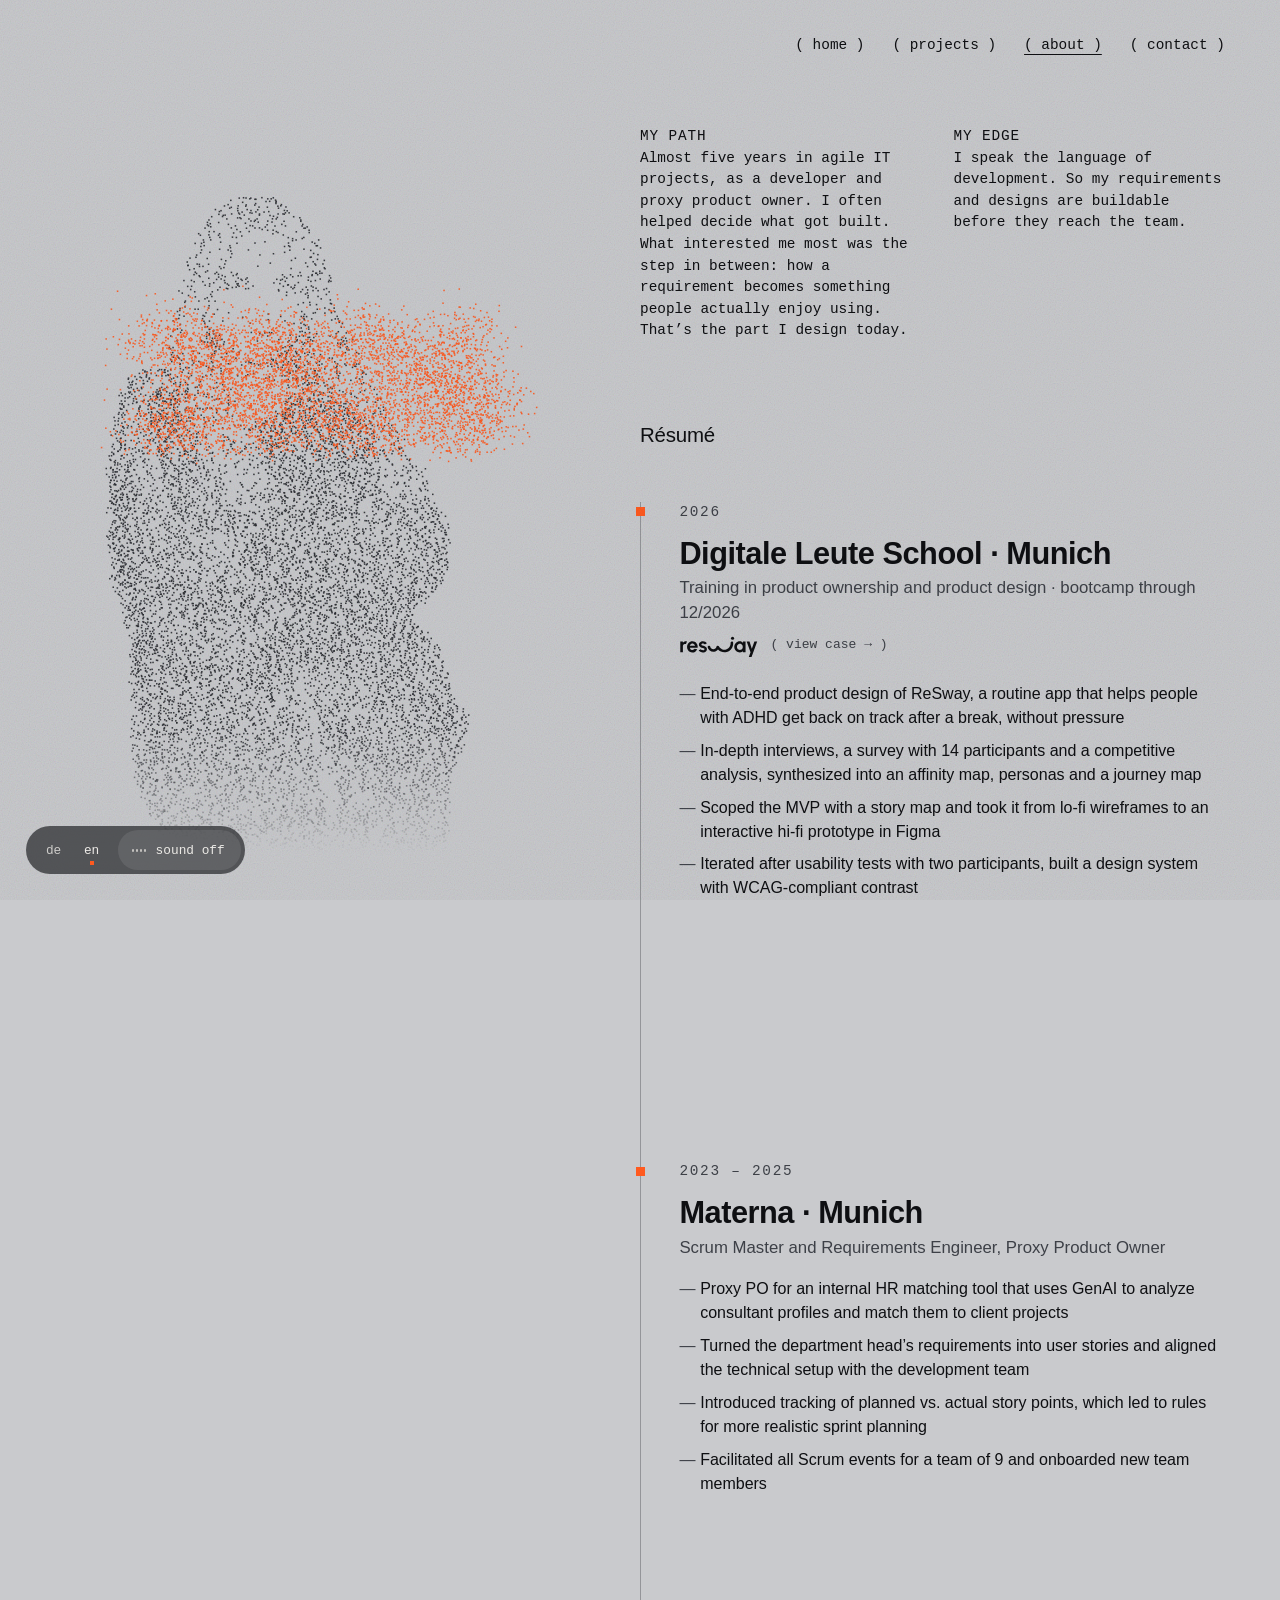
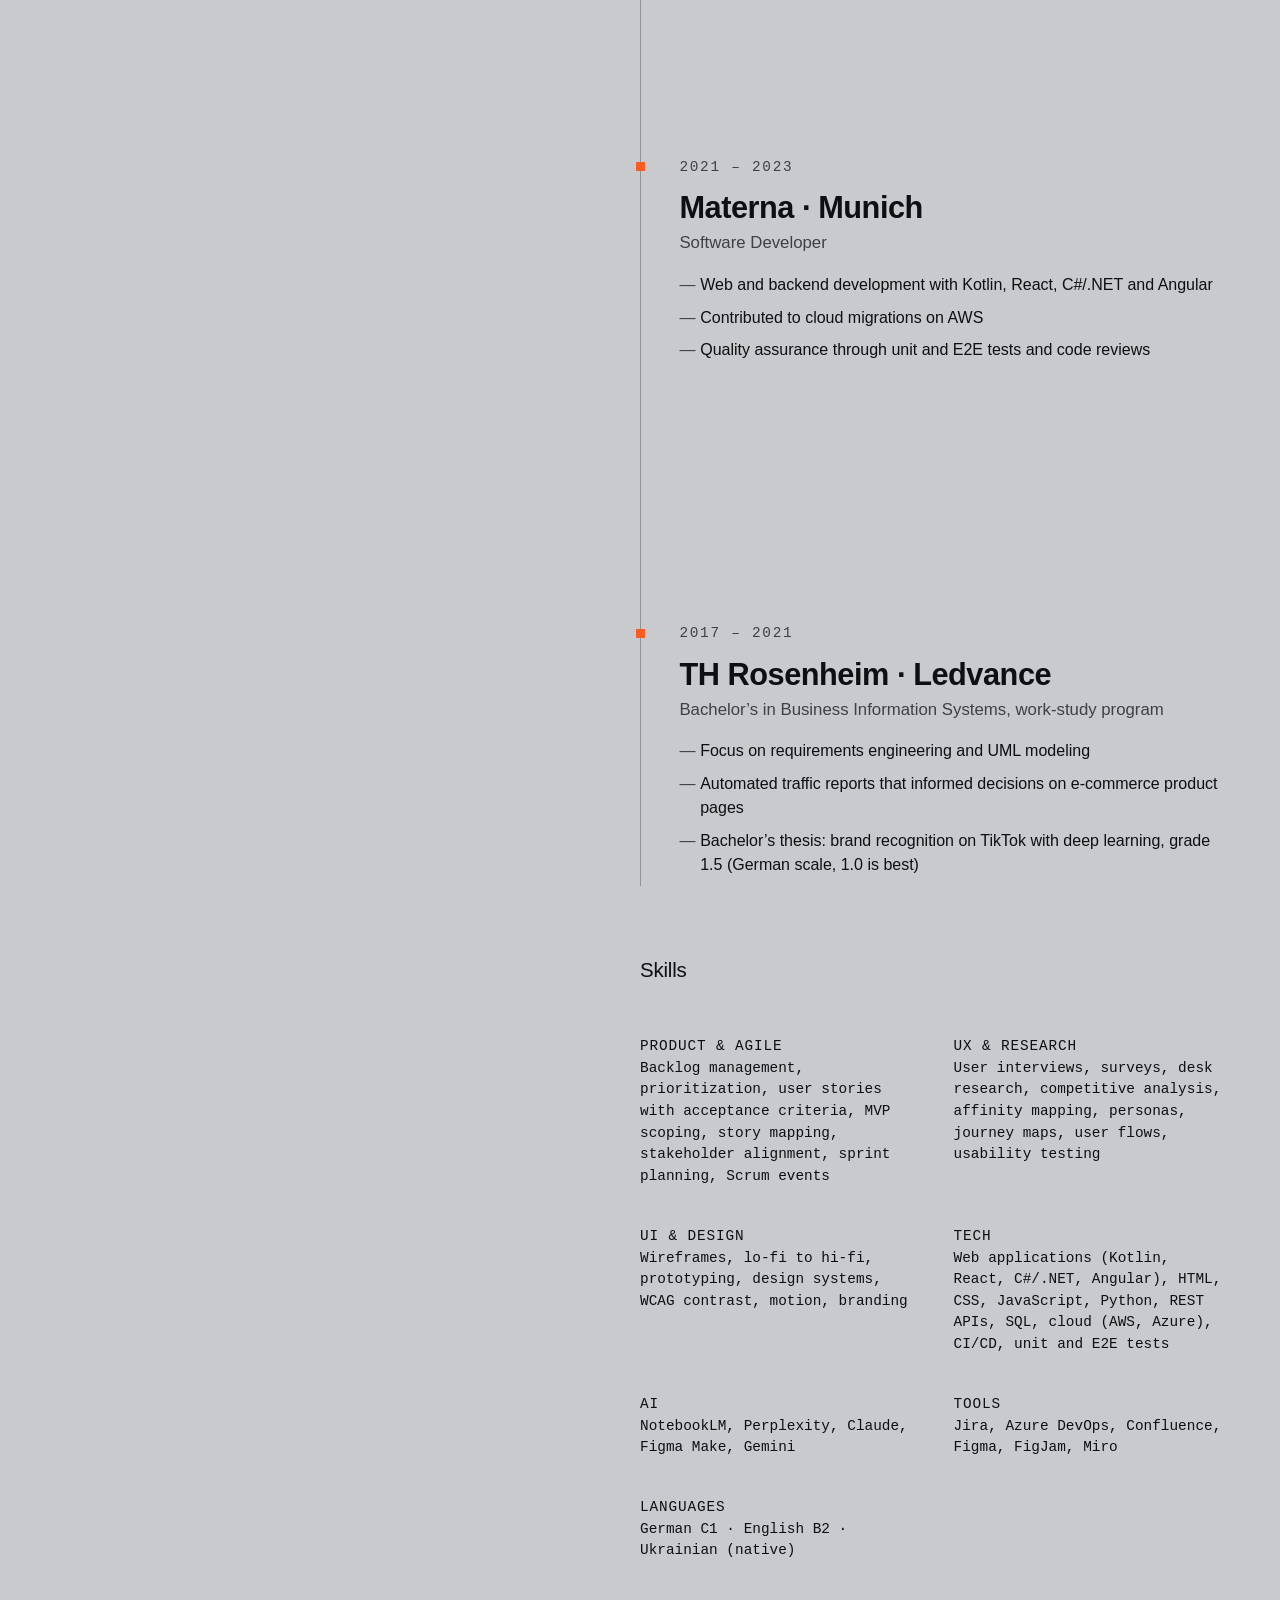
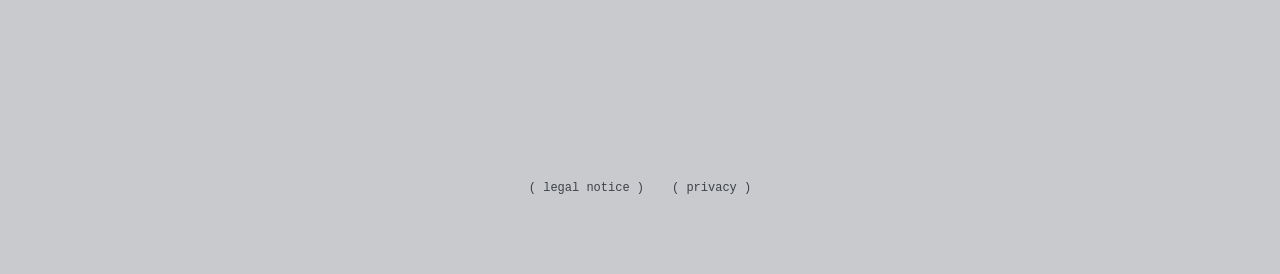
==== about-en.html @ b9107bdb "Projektseite ruhiger: kleine Karten, ReSway verpixelt beim Darüberfahren, sync. unscharf mit „demnäc" ====
<!DOCTYPE html>
<html lang="en">
<head>
<meta charset="utf-8">
<meta name="tdm-reservation" content="1">
<meta name="viewport" content="width=device-width, initial-scale=1, viewport-fit=cover">
<title>About · Valeriia Kulakova</title>
<meta name="description" content="Valeriia Kulakova: from software development and product ownership to product builder for UX/UI.">
<link rel="stylesheet" href="style.css?v=8adbe83c">
<script src="nav.js?v=debee6c0"></script>
<script src="cursor.js?v=5340a399"></script>
</head>
<body class="page-about">
<a class="skip" href="#inhalt">Skip to content</a>
<canvas id="dots" aria-hidden="true"></canvas>

<header>
  <nav aria-label="Main navigation"><a href="index-en.html">( home )</a><a href="projekte-en.html">( projects )</a><a href="about-en.html" aria-current="page">( about )</a><a href="contact-en.html">( contact )</a></nav>
</header>

<main id="inhalt">
  <h1 id="titel" class="sr">About · Valeriia Kulakova</h1>

  <section class="cv" aria-labelledby="cv-titel">
    <div class="cv-inner">
      <div class="about-intro">
        <div><p class="ai-cap">My path</p><p>Almost five years in agile IT projects, as a developer and proxy product owner. I often helped decide what got built. What interested me most was the step in between: how a requirement becomes something people actually enjoy using. That’s the part I design today.</p></div>
        <div><p class="ai-cap">My edge</p><p>I speak the language of development. So my requirements and designs are buildable before they reach the team.</p></div>
      </div>
      <h2 id="cv-titel">Résumé</h2>
      <ol class="timeline">
        <li class="reveal">
          <p class="year">2026</p>
          <h3>Digitale Leute School · Munich</h3>
          <p class="role">Training in product ownership and product design · bootcamp through 12/2026</p>
          <p class="proj"><a href="case-resway-en.html"><span class="sr">ReSway project: view the case study</span><svg class="wm" aria-hidden="true" focusable="false" viewBox="0 0 742 240" fill="none" xmlns="http://www.w3.org/2000/svg"><g><path d="M12.1 190L12 90H36.4L36.5 98.9C39.9 95.3 43.9667 92.4667 48.7 90.4C53.4333 88.2667 58.5333 87.2 64 87.2C67.6667 87.2 71.3333 87.7333 75 88.8L65.4 113.4C62.8667 112.4 60.3333 111.9 57.8 111.9C53.8667 111.9 50.2667 112.867 47 114.8C43.8 116.667 41.2333 119.233 39.3 122.5C37.4333 125.7 36.5 129.267 36.5 133.2V190H12.1ZM125.531 192.6C116.331 192.6 107.931 190.233 100.331 185.5C92.7979 180.767 86.7646 174.4 82.2313 166.4C77.7646 158.4 75.5313 149.567 75.5313 139.9C75.5313 132.633 76.8313 125.833 79.4313 119.5C82.0313 113.1 85.5979 107.5 90.1313 102.7C94.7313 97.8333 100.065 94.0333 106.131 91.3C112.198 88.5667 118.665 87.2 125.531 87.2C133.331 87.2 140.465 88.8667 146.931 92.2C153.465 95.4667 158.998 99.9667 163.531 105.7C168.065 111.433 171.365 117.967 173.431 125.3C175.498 132.633 175.965 140.3 174.831 148.3H101.731C102.665 152.033 104.198 155.4 106.331 158.4C108.465 161.333 111.165 163.7 114.431 165.5C117.698 167.233 121.398 168.133 125.531 168.2C129.798 168.267 133.665 167.267 137.131 165.2C140.665 163.067 143.598 160.2 145.931 156.6L170.831 162.4C166.765 171.267 160.698 178.533 152.631 184.2C144.565 189.8 135.531 192.6 125.531 192.6ZM100.931 130H150.131C149.398 126 147.831 122.4 145.431 119.2C143.098 115.933 140.198 113.333 136.731 111.4C133.265 109.467 129.531 108.5 125.531 108.5C121.531 108.5 117.831 109.467 114.431 111.4C111.031 113.267 108.131 115.833 105.731 119.1C103.398 122.3 101.798 125.933 100.931 130ZM221.383 191.8C216.183 191.467 211.149 190.433 206.283 188.7C201.483 186.9 197.216 184.467 193.483 181.4C189.749 178.333 186.883 174.667 184.883 170.4L205.483 161.6C206.283 162.933 207.583 164.367 209.383 165.9C211.183 167.367 213.316 168.6 215.783 169.6C218.316 170.6 221.083 171.1 224.083 171.1C226.616 171.1 229.016 170.767 231.283 170.1C233.616 169.367 235.483 168.267 236.883 166.8C238.349 165.333 239.083 163.433 239.083 161.1C239.083 158.633 238.216 156.733 236.483 155.4C234.816 154 232.683 152.967 230.083 152.3C227.549 151.567 225.083 150.9 222.683 150.3C216.349 149.033 210.449 147.067 204.983 144.4C199.583 141.733 195.216 138.3 191.883 134.1C188.616 129.833 186.983 124.7 186.983 118.7C186.983 112.1 188.716 106.4 192.183 101.6C195.716 96.8 200.283 93.1 205.883 90.5C211.549 87.9 217.649 86.6 224.183 86.6C232.116 86.6 239.383 88.2667 245.983 91.6C252.649 94.8667 257.916 99.5 261.783 105.5L242.483 116.9C241.549 115.3 240.249 113.833 238.583 112.5C236.916 111.1 235.016 109.967 232.883 109.1C230.749 108.167 228.516 107.633 226.183 107.5C223.183 107.367 220.449 107.633 217.983 108.3C215.516 108.967 213.516 110.1 211.983 111.7C210.516 113.3 209.783 115.433 209.783 118.1C209.783 120.633 210.783 122.533 212.783 123.8C214.783 125 217.183 125.933 219.983 126.6C222.849 127.267 225.583 128 228.183 128.8C234.049 130.733 239.549 133.1 244.683 135.9C249.883 138.7 254.049 142.133 257.183 146.2C260.316 150.267 261.816 155.133 261.683 160.8C261.683 167.267 259.749 172.933 255.883 177.8C252.016 182.6 247.016 186.267 240.883 188.8C234.816 191.333 228.316 192.333 221.383 191.8Z" fill="currentColor"/><path d="M495.049 89.9293C501.768 89.4249 507.624 94.4626 508.129 101.181C509.553 120.146 504.392 139.021 493.516 154.623C482.641 170.224 466.716 181.596 448.43 186.821C430.144 192.045 410.616 190.802 393.14 183.301C382.594 178.775 373.185 172.136 365.445 163.88C362.807 167.359 359.744 170.531 356.301 173.31C346.661 181.092 334.646 185.336 322.257 185.336C309.869 185.336 297.854 181.092 288.214 173.31C278.574 165.529 271.89 154.679 269.277 142.569C267.856 135.983 272.043 129.491 278.63 128.07C285.216 126.649 291.707 130.835 293.129 137.422C294.565 144.08 298.24 150.045 303.54 154.324C308.84 158.602 315.446 160.936 322.257 160.936C329.069 160.936 335.675 158.602 340.975 154.324C346.276 150.045 349.951 144.08 351.387 137.422L351.498 136.955C352.729 132.165 356.744 128.574 361.676 127.906C366.768 127.217 371.745 129.791 374.125 134.344C380.333 146.221 390.448 155.594 402.763 160.88C415.079 166.165 428.841 167.042 441.727 163.36C454.613 159.678 465.836 151.664 473.5 140.67C481.164 129.675 484.801 116.374 483.798 103.009C483.293 96.2905 488.331 90.434 495.049 89.9293Z" fill="currentColor"/><circle cx="502.161" cy="58.1744" r="14.64" fill="currentColor"/><path d="M599.761 90H624.161V190H599.761L598.661 177.6C595.928 182.067 592.294 185.7 587.761 188.5C583.294 191.233 577.994 192.6 571.861 192.6C564.461 192.6 557.528 191.2 551.061 188.4C544.594 185.6 538.894 181.733 533.961 176.8C529.094 171.867 525.261 166.167 522.461 159.7C519.728 153.233 518.361 146.3 518.361 138.9C518.361 131.767 519.661 125.067 522.261 118.8C524.928 112.533 528.628 107.033 533.361 102.3C538.094 97.5667 543.561 93.8667 549.761 91.2C555.961 88.5333 562.628 87.2 569.761 87.2C576.361 87.2 582.261 88.6667 587.461 91.6C592.728 94.5333 597.194 98.2667 600.861 102.8L599.761 90ZM571.261 169.1C576.461 169.1 581.061 167.8 585.061 165.2C589.061 162.6 592.194 159.1 594.461 154.7C596.728 150.233 597.861 145.333 597.861 140C597.861 134.6 596.728 129.7 594.461 125.3C592.194 120.833 589.028 117.3 584.961 114.7C580.961 112.1 576.394 110.8 571.261 110.8C566.128 110.8 561.428 112.133 557.161 114.8C552.961 117.4 549.594 120.9 547.061 125.3C544.594 129.7 543.361 134.6 543.361 140C543.361 145.4 544.628 150.3 547.161 154.7C549.694 159.1 553.061 162.6 557.261 165.2C561.528 167.8 566.194 169.1 571.261 169.1ZM707.219 90H733.119L678.419 240H652.519L670.619 190L634.619 90H661.319L682.819 156.6L707.219 90Z" fill="currentColor"/></g></svg><span class="go" aria-hidden="true">( view case → )</span></a></p>
          <ul>
            <li>End-to-end product design of ReSway, a routine app that helps people with ADHD get back on track after a break, without pressure</li>
            <li>In-depth interviews, a survey with 14 participants and a competitive analysis, synthesized into an affinity map, personas and a journey map</li>
            <li>Scoped the MVP with a story map and took it from lo-fi wireframes to an interactive hi-fi prototype in Figma</li>
            <li>Iterated after usability tests with two participants, built a design system with WCAG-compliant contrast</li>
          </ul>
        </li>
        <li class="reveal">
          <p class="year">2023 – 2025</p>
          <h3>Materna · Munich</h3>
          <p class="role">Scrum Master and Requirements Engineer, Proxy Product Owner</p>
          <ul>
            <li>Proxy PO for an internal HR matching tool that uses GenAI to analyze consultant profiles and match them to client projects</li>
            <li>Turned the department head’s requirements into user stories and aligned the technical setup with the development team</li>
            <li>Introduced tracking of planned vs. actual story points, which led to rules for more realistic sprint planning</li>
            <li>Facilitated all Scrum events for a team of 9 and onboarded new team members</li>
          </ul>
        </li>
        <li class="reveal">
          <p class="year">2021 – 2023</p>
          <h3>Materna · Munich</h3>
          <p class="role">Software Developer</p>
          <ul>
            <li>Web and backend development with Kotlin, React, C#/.NET and Angular</li>
            <li>Contributed to cloud migrations on AWS</li>
            <li>Quality assurance through unit and E2E tests and code reviews</li>
          </ul>
        </li>
        <li class="reveal">
          <p class="year">2017 – 2021</p>
          <h3>TH Rosenheim · Ledvance</h3>
          <p class="role">Bachelor’s in Business Information Systems, work-study program</p>
          <ul>
            <li>Focus on requirements engineering and UML modeling</li>
            <li>Automated traffic reports that informed decisions on e-commerce product pages</li>
            <li>Bachelor’s thesis: brand recognition on TikTok with deep learning, grade 1.5 (German scale, 1.0 is best)</li>
          </ul>
        </li>
      </ol>
      <h2 id="skills-titel" class="skills-h">Skills</h2>
      <div class="about-intro skills" aria-labelledby="skills-titel">
        <div><p class="ai-cap">Product &amp; Agile</p><p>Backlog management, prioritization, user stories with acceptance criteria, MVP scoping, story mapping, stakeholder alignment, sprint planning, Scrum events</p></div>
        <div><p class="ai-cap">UX &amp; Research</p><p>User interviews, surveys, desk research, competitive analysis, affinity mapping, personas, journey maps, user flows, usability testing</p></div>
        <div><p class="ai-cap">UI &amp; Design</p><p>Wireframes, lo-fi to hi-fi, prototyping, design systems, WCAG contrast, motion, branding</p></div>
        <div><p class="ai-cap">Tech</p><p>Web applications (Kotlin, React, C#/.NET, Angular), HTML, CSS, JavaScript, Python, REST APIs, SQL, cloud (AWS, Azure), CI/CD, unit and E2E tests</p></div>
        <div><p class="ai-cap">AI</p><p>NotebookLM, Perplexity, Claude, Figma Make, Gemini</p></div>
        <div><p class="ai-cap">Tools</p><p>Jira, Azure DevOps, Confluence, Figma, FigJam, Miro</p></div>
        <div><p class="ai-cap">Languages</p><p>German C1 · English B2 · Ukrainian (native)</p></div>
      </div>
    </div>
  </section>

</main>
<footer class="legal"><a href="impressum.html">( legal notice )</a><a href="datenschutz.html">( privacy )</a></footer>


<script src="pixel.js?v=43813e9c"></script>
<script src="sound.js?v=e8028848"></script>
<script>
(function(){
  document.documentElement.classList.add('js');
  const reduce=matchMedia('(prefers-reduced-motion: reduce)').matches;
  const css=getComputedStyle(document.body);
  const ink=css.getPropertyValue('--color-portrait').trim();
  const orange=css.getPropertyValue('--color-orange').trim();


  /* Punkt-Porträt
     - steht links, der Text rechts
     - dreht sich beim Scrollen leicht um die eigene Achse (Punktwolke mit Tiefe)
     - bei jeder Station im Lebenslauf fliegt ein Teil der Punkte heraus
       und formt deren Jahreszahl, danach fliegen sie zurück */
  const CW=480, CH=600;
  const raw=atob("[base64]/gA4AK8AOwCwADoAvAA7AMQAOwDMADoA3wA6AOYAOwDqADsA8QA6AP4AOwCqAD0ArAA9ALIAPADJADwAzgA8ANQAPADYADwA2wA9AOUAPQDnADwA7gA8APMAPAD8ADwAAAE9AAIBPQCqAD4ArwA/AMEAPwDGAD4AzAA+AM8APgDaAD4A3gA/AOAAPgDiAD8A9AA/AP8APgADAT4AqQBBAKoAQQC2AEEAywBAAM0AQQDPAEEA3gBAAOIAQADmAEAA6QBBAOoAQQD4AEEAAgFBAAUBQACmAEMAqQBCALgAQwDHAEIA5ABDAOkAQwDrAEIAAQFCAAYBQgCkAEQApgBFAKkARACxAEQAyQBFAMoARQDvAEQA/wBFAK8ARgC6AEYAxABHAMYARgDIAEYA6QBHAPkARgD6AEcA/QBHAP4ARwAGAUYAowBIAKUASACsAEgAzABIAPsASAD8AEkAAgFJAAsBSACjAEsApQBLAKgASgCrAEsAtABLALwASgDDAEsAyABKANwASwDgAEoA8wBKAPkASwAHAUoACAFLAAoBSwCiAE0AwQBMAMIATQD0AE0A/wBMAAoBTQANAU0AoQBOAKMATgDAAE8A8ABOAPIATgD2AE4ABAFPAAwBTwChAFEAqQBQALcAUAC/[base64]/gBfAAgBXwAKAV4AEAFeAJsAYQC0AGEAtwBgALkAYAD3AGEACAFhABMBYQAUAWAAmgBjAJ8AYgCsAGMA/[base64]/[base64]/[base64]/ACRAP4AkAABAZAAAwGRAAQBkQAgAZAAkgCTAK0AkwCuAJMAsQCSAAEBkwAEAZIAIAGTACIBkwCQAJUAnACUAKoAlQCuAJUA/QCVAAMBlQAEAZQAIwGUAI4AlwCRAJYApwCXAK0AlwCuAJYAsACWAAEBlwAEAZcAHwGXACMBlwCNAJgAnQCZAKwAmQCuAJgAsACYALIAmQDVAJgA1gCZANoAmQDfAJgA4ACYAOQAmADmAJgA/ACYAAIBmAAFAZgABwGZAAkBmQAeAZkAIwGYACUBmACNAJsAjgCaAKwAmwCuAJoAswCaALQAmwC2AJoA1QCbANoAmgDdAJsA3gCaAPoAmgD/[base64]/[base64]/[base64]/[base64]/[base64]/[base64]/AL0AgAC9AIIAvQCEAL0AhwC9AIkAvACKALwAjQC9AJkAvQCrAL0AsgC9ALQAvADFAL0AyAC8AM4AvQDQALwA2gC9APMAvQD0AL0A+AC8AAIBvQAHAb0ACQG8AA4BvQAQAbwAGgG8AB8BvQAyAbwANQG8AGEAvwBjAL4AZAC+AGcAvwBpAL4AawC/AHEAvwByAL4AgAC+AIwAvgCPAL8AkwC+AJQAvwCnAL4ArgC+AOUAvwDpAL4A9AC/APYAvwD5AL8AAAG/AAQBvgAIAb4ACgG+AAwBvgASAb4AFQG/ABgBvwAjAb8AJAG/AC4BvwA1Ab4ANgG/[base64]/AMQAgADEAIYAxACSAMUAmgDFAJ4AxQCjAMUAswDFALQAxQD5AMUA/wDFAAABxAACAcUABQHEAAcBxQAIAcQACgHEAA0BxAAPAcQAEgHEABkBxQA2AcQAWQDGAFsAxwBcAMcAXwDHAG0AxwB/AMcAgwDGAIQAxwCNAMYAkwDHAKMAxwCmAMcAswDHALUAxwD4AMcA/[base64]/[base64]/ANAAgADRAIQA0QCHANEAiADQAIoA0QCMANEAjwDRAJUA0ACYANAAnwDQAK8A0QCyANEAvwDRAPYA0QD5ANAA+gDQAP0A0QD/[base64]/[base64]/[base64]/[base64]/[base64]/[base64]/[base64]/[base64]/[base64]/[base64]/AOoAgADrAIQA6wCKAOsAjwDqAJEA6wC4AOoAwQDrAM0A6wDOAOsA1gDqANgA6wDcAOoA3gDrAOAA6gDlAOoA5wDqAOkA6wDqAOsA7ADrAO4A6wDyAOsA9wDrAPsA6gD8AOsA/[base64]/[base64]/[base64]/[base64]/APIA3ADyAN4A8gDiAPIA5QDyAOcA8wDoAPMA7ADyAO8A8wDxAPIA8gDzAPQA8wD2APMA+ADzAPsA8gD8APIA/[base64]/[base64]/[base64]/gD6AAIB+gAFAfsACAH6AAoB+gANAfoAEAH6ABMB+wAUAfoAFgH6ABkB+wAdAfoAHgH6ACEB+gAjAfoAJQH6ACsB+wAsAfsALgH6ADEB+wAzAfsANgH7ADoB+gA8AfoAQgH6AFAB+wBUAfsASwD9AEwA/QBPAPwAUAD9AFIA/ABYAPwAWgD9AGQA/ABsAP0AeAD9AHsA/QB8APwAfgD8AIEA/ACFAPwAiAD9AIsA/ACNAPwAjgD8AJAA/ACTAP0AmQD8AJoA/QCfAP0ApAD8AKwA/QDDAP0AxAD8AMYA/ADLAPwAzgD9ANwA/ADfAPwA4gD9AOQA/ADnAP0A7AD8AO8A/QDxAP0A9QD9APcA/AD5AP0A/AD8AAAB/QADAfwABgH9AAkB/AALAf0ADQH8ABAB/AASAfwAFAH8ABcB/AAZAfwAHQH9AB8B/AAhAfwAJwH9ACgB/QAqAfwALgH9ADEB/AAzAf0ANAH9ADcB/QA5AfwAOgH9ADwB/QBFAf0ARgH9AEgB/QBRAfwAUgH8AFQB/ABMAP8ATgD/AFAA/gBVAP4AXAD/AGMA/gBkAP8AZwD/AG8A/gB1AP4AeQD+AHsA/gB8AP8AfwD+AIAA/gCCAP4AhgD/AIsA/wCSAP4AlQD/AJYA/gCZAP8AmwD+AJwA/gCeAP4AqQD+ALUA/wC7AP4AxwD+AMoA/gDOAP8A0QD/AOEA/gDjAP4A5wD+AOkA/wDtAP8A7gD/APAA/wD2AP4A+AD/APsA/gD8AP8A/wD/AAEB/gACAf4ABAH/AAkB/gALAf4ADAH/AA8B/gARAf4AEgH/ABQB/gAWAf8AGAH+ABwB/wAhAf8AIwH/ACUB/gAmAf8AKQH/ACoB/wAsAf4ALgH+ADEB/wAzAf8ANwH/ADgB/gA6Af4APAH/AD8B/wBFAf4ARgH+AE4B/[base64]/[base64]/[base64]/[base64]/[base64]/[base64]/[base64]/[base64]/[base64]/[base64]/[base64]/[base64]/[base64]/[base64]/[base64]/[base64]/[base64]/gA0AQEBNAEEATQBBgE0AQgBNQENATQBDwE1AREBNAEUATQBGwE0AR0BNQEeATQBIAE1ASMBNAEkATUBJwE1ASkBNQErATQBLAE0ATEBNAEzATQBNAE0ATwBNAE/[base64]/[base64]/[base64]/ATwBQgE9AUcBPQFKATwBTQE9AU8BPQFTATwBVAE8AVYBPAFZAT0BWgE9AVwBPAFgATwBawE8AW0BPQFwAT0BcgE8AXQBPAF3AT0BeQE8AUoAPwFMAD8BUAA/AVIAPwFUAD8BVgA+AVkAPgFeAD8BYQA/AWMAPwFmAD4BawA+AW0APgF3AD4BewA/AX4APgGEAD8BiAA/AYoAPgGMAD4BkQA/AZwAPgGkAD8BqAA/AaoAPgGsAD8BsAA/AbIAPwG4AD4BugA/Ab0APgG/AD8BwgA+AcUAPwHHAD8ByQA/AcoAPwHNAD8B0QA+AdQAPgHWAD4B2AA+AdsAPgHdAD4B3wA+AeMAPgHlAD8B5gA+AegAPgHrAD4B9QA+AfYAPgH7AD8B/QA/Af4APwEBAT4BAgE+AQUBPgEHAT8BCgE+AQ0BPwEOAT8BFgE/AR0BPwEoAT8BKgE/ATwBPgFDAT4BRgE+AUgBPwFKAT4BTwE+AVUBPgFXAT4BWQE/[base64]/[base64]/[base64]/[base64]/[base64]/[base64]/[base64]/[base64]/gBUAQEBVAECAVUBBAFVAQcBVQEJAVQBDQFUAQ4BVQERAVUBEwFUARYBVAEYAVQBHAFUAR4BVQEhAVQBJQFVASYBVAEpAVUBLwFVATABVAEzAVUBNQFVATYBVQE5AVUBOgFVAT0BVQE/[base64]/[base64]/[base64]/[base64]/[base64]/gBeAQEBXgEHAV4BCwFeAQwBXgEPAV4BEAFfARUBXwEYAV4BGgFfAR0BXwEkAV8BJwFeASgBXwErAV4BLQFeAS8BXwEzAV4BNQFfATYBXwE5AV8BOwFeATwBXgE/[base64]/[base64]/[base64]/AGcBggBnAYkAZgGMAGcBkQBnAZMAZwGVAGcBlwBmAZoAZgGfAGYBoQBnAaIAZgGkAGcBqgBmAbAAZwG5AGcBuwBnAb0AZwG+AGYBwwBnAcYAZgHIAGYBygBnAdYAZwHYAGYB3QBnAd4AZgHhAGYB4wBmAeUAZgHmAGcB6wBmAewAZgHzAGYB9QBmAfgAZgH6AGcB/[base64]/[base64]/AGoBwgBqAcYAawHKAGsBzQBqAc8AagHRAGsB3QBrAd4AagHhAGoB4wBrAeQAagHnAGsB6QBrAesAawHwAGoB9ABrAfYAagH7AGoB/[base64]/[base64]/[base64]/[base64]/[base64]/[base64]/[base64]/AV8AfgFhAH4BYwB/AWUAfwFmAH8BaAB+AXAAfgF0AH4BdwB/AXwAfwGAAH8BggB/AYcAfgGIAH8BiwB+AYwAfwGQAH4BkwB+AZcAfgGYAH8BmwB+AZ0AfgGhAH4BpQB/AakAfwGrAH8BrQB+AbEAfwGzAH4BtQB+AbcAfwG5AH4BuwB/Ab4AfwHAAH8BxQB/AcgAfwHLAH8BzAB+AdIAfgHVAH8B2AB/AdsAfgHcAH4B4QB/AeIAfgHpAH4B7gB/AfEAfgH0AH4B+QB/Af8AfwEBAX8BAwF+AQUBfwEKAX8BDAF/AQ4BfgERAX8BEgF+ARUBfwEcAX4BIAF+ASIBfwEkAX4BJgF+ASsBfwEtAX4BLgF+ATIBfwE1AX8BNgF/ATkBfwE+AX4BQAF+AUMBfgFEAX4BRgF+AUgBfgFKAX8BTAF+AU4BfgFQAX8BUwF+AVYBfwFYAX8BWwF/[base64]/[base64]/[base64]/[base64]/[base64]/[base64]/ACNAQEBjQEEAY0BCAGMAQoBjAEMAYwBDwGNARQBjAEXAY0BGAGMARoBjQEeAY0BIwGNASQBjAEmAYwBKAGMASoBjQEsAY0BLgGMATEBjQEyAY0BNAGMATYBjQE4AYwBOwGNATwBjQE/[base64]/AI4BwwCOAcgAjgHMAI4B0QCOAdcAjwHcAI8B4wCOAeQAjwHnAI8B8ACPAfIAjgH0AI4B9gCOAfgAjwH7AI8B/[base64]/[base64]/AJIBgQCSAYIAkgGJAJIBlQCTAZoAkwGcAJIBnwCSAaAAkwGmAJMBqwCTAa0AkgGuAJIBsgCTAbwAkgG+AJMBwACSAcUAkgHNAJIB1wCTAdgAkgHcAJMB4QCTAeIAkwHnAJMB6QCSAeoAkgHtAJIB7wCSAfMAkwH1AJMB9gCTAfgAkgH6AJMB/[base64]/[base64]/[base64]/[base64]/[base64]/AJ0BwACcAcIAnQHQAJ0B0wCdAdsAnAHjAJ0B5gCcAegAnAHrAJ0B7ACcAfIAnAH1AJ0B9wCdAfgAnQH7AJ0B/[base64]/[base64]/[base64]/AKcBwwCmAdAApgHTAKYB1gCmAdsApwHcAKcB4ACnAeIApgHnAKcB6QCnAeoApwHtAKcB7wCmAfAApgHzAKcB9ACnAfkApwH6AKYB/[base64]/[base64]/[base64]/[base64]/ALEBAQGxAQMBsAEEAbABBwGwAQkBsQENAbABDgGxAREBsAETAbEBFgGwARgBsQEaAbABHAGwAR4BsQEgAbEBIwGwASQBsQEmAbEBKwGwASwBsQEvAbABMQGxATMBsQE2AbABOgGxATwBsAE/[base64]/[base64]/[base64]/AWUAvwFnAL4BawC+AW0AvwFvAL4BdQC/AXYAvwF4AL4BfwC/AYIAvgGHAL4BiAC/AYoAvgGMAL8BkAC/AZIAvwGUAL4BlgC+AZkAvgGdAL8BoQC/AaUAvwGoAL8BrwC+AbMAvwG0AL8BuwC/AbwAvgHCAL4BxAC/AcsAvgHNAL4BzwC/AdAAvwHUAL8B2AC+AdsAvwHdAL4B3wC/AeMAvwHlAL8B6wC+AewAvwHvAL4B8AC/AfQAvgH2AL4BAwG+AQUBvwEJAb8BDAG+ARIBvgEZAb8BIQG+ASMBvwElAb4BJwG/ASkBvwEqAb8BMQG+ATIBvgE0Ab4BNwG/ATgBvgE7Ab4BPAG+AUABvgFDAb4BRAG/AUkBvgFOAb8BUwG+AVUBvwFWAb4BWQG/[base64]/[base64]/[base64]/[base64]/[base64]/[base64]/[base64]/[base64]/[base64]/AOUBgADkAYIA5QGHAOQBiQDkAYoA5AGMAOQBjwDlAZIA5QGUAOUBlwDlAaIA5QGkAOUBpwDlAaoA5AGsAOUBsADkAbYA5QG4AOQBuwDkAb4A5QHGAOUByADlAc8A5AHRAOUB0wDlAdUA5AHXAOUB2ADlAdsA5QHiAOUB5ADkAe4A5AHxAOQB8wDkAfUA5AH3AOUB/[base64]/AecBgQHnAYUB5wFlAOkBaADpAWwA6QFuAOgBcQDpAXcA6QF5AOkBegDpAX0A6QF/AOkBhQDpAYsA6AGQAOgBkwDoAZcA6AGYAOgBmgDpAZ4A6AGiAOkBpADpAacA6AGsAOgBrgDpAbAA6QG0AOgBuQDoAb8A6QHJAOgBzwDpAdMA6AHVAOkB1wDpAdkA6QHbAOkB3QDpAeIA6AHkAOkB6ADoAesA6AHzAOgB9gDoAfgA6QH7AOkB/[base64]/[base64]/[base64]/[base64]/[base64]/AD5Af8A+AEBAfkBAwH4ARIB+QEUAfkBGgH5AR0B+AEiAfgBJwH4ASkB+QEqAfkBLQH5AS4B+QExAfgBMgH5ATQB+AE4AfkBPgH4AUMB+AFEAfgBRgH4AUkB+AFLAfkBTwH4AVIB+AFaAfkBXQH4AWAB+AFkAfkBaQH4AW8B+AF0AfgBeAH5AXsB+QF/[base64]/AFuAP0BcQD9AXIA/QF4AP0BfAD9AX4A/AGBAP0BgwD9AYYA/QGLAP0BjQD8AZkA/QGjAPwBpQD9AaYA/QGqAP0BrAD9Aa4A/AGxAP0BswD9AbQA/QG3AP0BugD8AbwA/AHAAP0BxgD8AcgA/QHLAPwBzQD9Ac4A/AHSAPwB2wD9Ad8A/QHhAPwB5wD8AewA/AHuAP0B8QD8AfIA/AH5APwB/QD9Af8A/AEBAf0BBQH9AQkB/AETAf0BFQH9ARYB/QEYAf0BGgH8ARwB/AEeAf0BIQH8ASMB/QEkAfwBJwH8ASkB/AEqAfwBLQH8AS4B/QExAfwBMwH9ATUB/AE5AfwBOgH9ATwB/QFDAf0BSQH9AUoB/QFNAf0BTgH9AVEB/QFXAf0BWAH8AVoB/QFcAf0BXwH8AWAB/QFkAf0BZwH8AWkB/AFqAfwBbwH9AXMB/AF2AfwBeQH9AX0B/AF/Af0BgAH8AYIB/AFkAP4BZgD/AWkA/wFtAP8BbgD/AXMA/gF0AP8BdgD+AXoA/wF9AP4BhAD/AYcA/wGIAP8BiwD/AYwA/gGTAP4BlQD/AZYA/wGiAP8BpQD/AakA/wGwAP4BsgD/AbQA/gG7AP8BvAD+AcEA/wHHAP4ByAD+AcoA/wHNAP8B0QD+AdMA/wHUAP8B1wD/AdgA/gHaAP4B3gD+AeEA/wHiAP8B5QD+AegA/wHrAP4B8QD/AfQA/wH5AP4BAQH+AQYB/wEIAf8BCgH/ARQB/gEZAf4BHwH+ASEB/gEiAf8BJAH/ASYB/wEoAf8BLAH+AS8B/gEwAf4BNQH+ATYB/gE4Af8BOwH+AT4B/wFBAf4BQwH+AUcB/wFJAf8BSwH+AU0B/wFQAf4BUgH/AVYB/wFfAf8BYQH/AWIB/wFkAf8BagH/AWwB/wFvAf4BcAH+AXMB/gF0Af4BdwH/AXkB/gF8Af4BfgH/AYAB/[base64]/[base64]/[base64]/[base64]/[base64]/[base64]/[base64]/[base64]/[base64]/[base64]/[base64]/[base64]/AS4CRQEuAksBLgJMAS4CUAEuAloBLgJdAS4CXwEuAmABLwJkAS4CawEuAnQBLwJ3AS4CcwAxAnQAMAJ4ADACfwAwAoEAMAKKADECkgAxApUAMQKZADECmgAxApwAMQKfADECoAAwAqcAMAK0ADACuAAxArsAMQK/[base64]/[base64]/[base64]/[base64]/[base64]/[base64]/An0APwJ+AD8CgAA/AoMAPgKHAD4CjQA/Ao4APwKTAD4CoQA+AqIAPgKmAD8CqQA/AqoAPgKtAD4CrwA/ArEAPgKzAD8CtwA/ArgAPwLDAD8CxgA/AskAPwLLAD8CzAA+As4APgLQAD8C1wA/AtgAPwLbAD4C3AA/AuAAPwLlAD4C6QA+AusAPwLtAD8C8AA+AvMAPwL0AD4C9gA/AvgAPwL6AD8C/AA/Av8APwIAAT8CAgE+AgcBPgIJAT4CCgE+AgwBPwIPAT8CEAE+AhMBPwIVAT8CGgE+Ah0BPgIeAT4CIAE+AiUBPgIvAT8CMQE/AjIBPgI0AT8CNgE+AjgBPgI7AT8CPgE/AkkBPwJKAT4CTAE/Ak4BPgJUAT8CVwE/Al0BPwJeAT4CYAE/AmYBPgJqAT8CbwE/[base64]/AEYCwQBHAsIARgLEAEcCxgBHAsgARwLLAEYCzQBHAs4ARgLTAEcC1gBGAtgARwLaAEYC3gBHAuEARgLiAEcC5QBGAvsARwL9AEcC/[base64]/[base64]/[base64]/[base64]");
  const N=raw.length/4;
  const hx=new Float32Array(N), hy=new Float32Array(N), hz=new Float32Array(N);
  const cx=new Float32Array(N), cy=new Float32Array(N), ph=new Float32Array(N);
  const jx=new Float32Array(N), jy=new Float32Array(N);     // Zufallsversatz innerhalb einer Ziffern-Zelle
  for(let i=0;i<N;i++){
    const o=i*4;
    hx[i]=raw.charCodeAt(o)|(raw.charCodeAt(o+1)<<8);
    hy[i]=raw.charCodeAt(o+2)|(raw.charCodeAt(o+3)<<8);
    // Tiefe: Körper wie ein Zylinder, Mitte vorne, Ränder hinten
    const dx=(hx[i]-CW/2)/(CW*0.45);
    hz[i]=Math.sqrt(Math.max(0,1-dx*dx))*CW*0.28*(0.7+Math.random()*0.3);
    ph[i]=Math.random()*Math.PI*2; jx[i]=Math.random(); jy[i]=Math.random();
    cx[i]=NaN;
  }
  // Jeder dritte Punkt darf zur Jahreszahl fliegen
  const movers=[]; for(let i=0;i<N;i+=3) movers.push(i);

  const cv=document.getElementById('dots'), ctx=cv.getContext('2d');
  let W=0,H=0,sc=1,ox=0,oy=0,dot=1.4,narrow=false;
  function resize(){
    const dpr=Math.min(devicePixelRatio||1,2);
    W=innerWidth; H=innerHeight; narrow=W<760;
    cv.width=W*dpr; cv.height=H*dpr; ctx.setTransform(dpr,0,0,dpr,0,0);
    sc=narrow?Math.min(H*0.8/CH,W*1.05/CW):Math.min(H*0.88/CH,W*0.46/CW);
    const centerX=narrow?W/2:W*0.26;
    ox=centerX-CW*sc/2; oy=H-CH*sc;
    dot=Math.max(1.1,sc*1.25);
    layoutYear();
  }

  // Aktive Station: die Jahreszahl, die gerade der Bildschirmmitte am nächsten ist
  const years=[...document.querySelectorAll('.timeline .year')];
  let activeYear=null, targets=[];
  function layoutYear(){
    targets=[];
    if(!activeYear) return;
    const {cells,width}=PixelFont.cellsFor(activeYear);
    const area=narrow?W*0.8:W*0.4;
    const cs=Math.min(area/width,H*0.2/7);
    const x0=(narrow?W/2:W*0.26)-width*cs/2, y0=(narrow?H*0.3:H*0.42)-3.5*cs;
    movers.forEach((i,k)=>{
      const c=cells[k%cells.length];
      targets[k]=[x0+(c[0]+jx[i]*0.8)*cs, y0+(c[1]+jy[i]*0.8)*cs];
    });
  }
  function pickYear(){
    let best=null,bd=Infinity;
    years.forEach(el=>{
      const r=el.getBoundingClientRect(), d=Math.abs(r.top+r.height/2-H*0.45);
      if(d<bd){bd=d;best=el;}
    });
    const y=(best&&bd<H*0.32)?best.textContent.trim():null;
    if(y!==activeYear){
      const was=activeYear; activeYear=y; layoutYear();
      // Klang (nur wenn „ton an“): Punkte sammeln sich zur Zahl, neueste Station klingt am höchsten; zurück ins Porträt rauscht es leise
      if(window.Sound){
        if(y) Sound.gather(years.length>1?1-years.indexOf(best)/(years.length-1):1);
        else if(was) Sound.scatter();
      }
    }
  }

  const clamp=v=>v<0?0:v>1?1:v;
  let isMover=new Uint8Array(N); movers.forEach(i=>isMover[i]=1);
  const moverIndex=new Int32Array(N).fill(-1); movers.forEach((i,k)=>moverIndex[i]=k);

  let lastScroll=scrollY;
  function frame(t){
    const total=Math.max(1,document.documentElement.scrollHeight-H);
    // leises Rascheln, solange gescrollt wird – folgt der Geschwindigkeit (bei „weniger Bewegung“ still)
    if(!reduce&&window.Sound&&Sound.drift){Sound.drift(Math.min(1,Math.abs(scrollY-lastScroll)/40));}
    lastScroll=scrollY;
    const p=clamp(scrollY/total);
    // Drehung: von -24° bis +24° über die ganze Seite, dazu ein leichtes Atmen
    const a=reduce?0:(p-0.5)*0.84+Math.sin(t*0.0004)*0.04;
    const ca=Math.cos(a), sa=Math.sin(a);
    pickYear();
    ctx.clearRect(0,0,W,H);
    const fadeAll=narrow?0.5-0.3*clamp(scrollY/(H*0.8)):1;   // Handy: Porträt liegt hinter dem Text, deshalb heller
    for(let pass=0;pass<2;pass++){
      ctx.fillStyle=pass?orange:ink;
      for(let i=0;i<N;i++){
        const k=moverIndex[i];
        const flying=activeYear&&k>=0&&!reduce;
        if((pass===1)!==!!flying) continue;
        const dx=hx[i]-CW/2;
        const xr=dx*ca+hz[i]*sa, zr=-dx*sa+hz[i]*ca;
        const persp=1+zr/(CW*3);
        let tx=ox+(CW/2+xr*persp)*sc, ty=oy+hy[i]*sc;
        if(!reduce){tx+=Math.sin(t*0.0012+ph[i])*0.8; ty+=Math.cos(t*0.001+ph[i])*0.8;}
        if(flying){tx=targets[k][0]; ty=targets[k][1];}
        if(isNaN(cx[i])||reduce){cx[i]=tx;cy[i]=ty;}
        else{cx[i]+=(tx-cx[i])*(flying?0.08:0.06); cy[i]+=(ty-cy[i])*(flying?0.08:0.06);}
        const fade=(!flying&&hy[i]>CH*0.82)?Math.max(0,(CH-hy[i])/(CH*0.18)):1;
        if(fade<=0) continue;
        // Handy: Porträt tritt hinter dem Text zurück, die orange Jahreszahl bleibt kräftig
        ctx.globalAlpha=0.9*fade*(flying?1:fadeAll)*(0.75+0.25*persp);
        ctx.fillRect(cx[i],cy[i],dot,dot);
      }
    }
    ctx.globalAlpha=1;
    if(!reduce) requestAnimationFrame(frame);
  }
  addEventListener('resize',resize);
  if(reduce) addEventListener('scroll',()=>requestAnimationFrame(frame),{passive:true});
  resize(); requestAnimationFrame(frame);

  const io=new IntersectionObserver(es=>es.forEach(e=>{if(e.isIntersecting){e.target.classList.add('in');io.unobserve(e.target);}}),{threshold:.2});
  document.querySelectorAll('.reveal').forEach(el=>io.observe(el));
})();
</script>
<script>
/* Navigation beim Hochwischen: Ist die Navigation oben aus dem Bild gescrollt, erscheint sie als feste Leiste,
   sobald man ein Stück nach oben wischt. Beim Runterscrollen verschwindet sie wieder. */
(function(){
  const nav=document.querySelector('header nav'); if(!nav) return;
  const bar=document.createElement('div'); bar.className='pinbar'; bar.setAttribute('aria-hidden','true'); bar.inert=true;
  const n=nav.cloneNode(true); n.setAttribute('aria-label','Main navigation, pinned to top'); bar.appendChild(n); document.body.appendChild(bar);
  let last=scrollY, shown=false;
  function set(v){
    if(v===shown) return; shown=v;
    bar.classList.toggle('on',v); bar.setAttribute('aria-hidden',v?'false':'true'); bar.inert=!v;
    document.body.style.setProperty('--pin-h',bar.offsetHeight+'px'); document.body.classList.toggle('pin-on',v);
  }
  addEventListener('scroll',()=>{
    const y=scrollY, d=y-last;
    if(nav.getBoundingClientRect().bottom>0) set(false);
    else if(d<-4) set(true);
    else if(d>4) set(false);
    last=y;
  },{passive:true});
})();
</script>
</body>
</html>
---- style.css ----
/* ==========================================================================
   style.css · Portfolio Valeriia Kulakova
   1  Tokens (ganz oben): gemeinsam, dann je Fläche/Seite
   2  Basis
   3  Startseite (dunkel)      body.page-home
   4  About (hell)             body.page-about
   5  Case ReSway (hell)       body.page-case
   ========================================================================== */

/* ---------- 1 · Tokens ---------- */
:root{
  --font-sans:"Helvetica Neue",Helvetica,Arial,system-ui,sans-serif;
  --font-mono:ui-monospace,"SF Mono",Menlo,Consolas,"Liberation Mono",monospace;
  --gutter:clamp(16px,4vw,56px);
  --ease:cubic-bezier(.2,.8,.2,1);
  --grain:url("data:image/svg+xml,%3Csvg xmlns='http://www.w3.org/2000/svg' width='160' height='160'%3E%3Cfilter id='n'%3E%3CfeTurbulence type='fractalNoise' baseFrequency='.85' numOctaves='2' stitchTiles='stitch'/%3E%3C/filter%3E%3Crect width='100%25' height='100%25' filter='url(%23n)'/%3E%3C/svg%3E");
  /* Flächen, damit auch <html> die richtige Farbe bekommt */
  --surface-dark:#25252b;
  --color-cursor:#ffffff;          /* Ring mit Differenz-Mischung: hell auf dunkel, dunkel auf hell */
  --color-accent-dot:#ff5a1f;      /* oranger Punkt (Zeiger, Ton-Balken) */
  --snd-bg:rgba(14,15,18,.78);     /* Ton-Pille: dunkle Fläche auf allen Seiten */
  --dock-bg:rgba(14,15,18,.62);    /* Sprach-/Ton-Leiste: etwas durchsichtiger, mit Unschärfe (Kontrast bleibt über 4,5:1) */
  --snd-on-bg:rgba(255,90,31,.88); /* Ton an: Orange, leicht durchsichtig */
  --snd-text:#eceae6;
  --snd-inner:rgba(255,255,255,.09);  /* Ton-Pille innerhalb der Sprach-/Ton-Leiste */
  --snd-on-text:#0e0f12;           /* dunkle Schrift auf oranger Ton-Pille (Kontrast ca. 6:1) */
  --surface-light:#c9cacd;
  /* Akzente: Ordner-Hellblau und Orange */
  --color-accent:#ff5a1f;
  --color-accent-blue:#4f9fe6;
  /* Schriftgrößen */
  --text-label:.85rem;
  --text-body:clamp(1rem,.35vw + .9rem,1.15rem);
  --text-lead:clamp(1.3rem,1.2vw + .9rem,1.9rem);
  --text-big:clamp(1.9rem,3.6vw,3.9rem);
  --text-h3:clamp(1.25rem,1.2vw + .8rem,1.6rem);
  /* Abstände */
  --space-1:8px; --space-2:16px; --space-3:24px; --space-4:40px; --space-5:64px; --space-6:clamp(80px,14vh,160px);
  --radius-s:6px; --radius-m:14px; --radius-l:22px;
}
body.page-home{
  --color-bg:#25252b;
  --color-text:#eceae6;
  --color-muted:#a9abb1;
  --color-portrait:#d9d8d5;
  --color-focus:#7cc4f5;
  --color-live:#4ade80;
  --color-panel:#1b1b20;
  --color-panel-line:#3a3b43;
  --color-claim-bg:rgba(37,37,43,.86);
  --shadow-panel:0 24px 60px rgba(0,0,0,.35);
  --color-key:#9fc3ff;
  --color-string:#f4b07a;
  --color-decl:#c9a7ff;
  --folder-back:#4f9fe6;
  --folder-front-top:#8fd0fb;
  --folder-front-bottom:#6fb9f2;
  --folder-edge:#c9e8ff;
  --type-speed:34ms;
  color-scheme:dark;
}
body.page-about{
  --color-bg:#c9cacd;
  --color-text:#0e0f12;
  --color-muted:#3d4047;
  --color-line:rgba(14,15,18,.28);
  --color-portrait:#2a2c31;
  --color-orange:#ff5a1f;
  --color-focus:#2b5fc7;
  --color-ph-bg:#0e0f12;
  --color-ph-text:#c9cacd;
  --entry-gap:clamp(22vh,28vh,36vh);
  color-scheme:light;
}
body.page-projects{
  /* Projektkarten: klein, Bild mit Schrift darauf; Verläufe nur für die Lesbarkeit der Schrift */
  --pj-on-image:#ffffff;
  --pj-shade-top:linear-gradient(180deg,rgba(14,15,18,.55) 0%,rgba(14,15,18,0) 34%);
  --pj-shade-bottom:linear-gradient(0deg,rgba(14,15,18,.55) 0%,rgba(14,15,18,0) 30%);
  --pj-badge:#0e0f12;
  --pj-logo-resway:#edff8c;
  --pj-logo-sync:#7c4dff;
  --pj-veil:rgba(14,15,18,.38);
  --pj-card-w:clamp(150px,22vw,320px);
}
body.page-case{
  /* Der Case nutzt das Designsystem von ReSway (Figma · Designsystem) */
  --rs-ink:#303030;
  --rs-paper:#efefef;
  --rs-white:#ffffff;
  --rs-page:#c9cacd;                /* Seitengrau wie About */
  --rs-muted:#3d4047;               /* wie About, 6,9:1 auf Seitengrau */
  --rs-line:rgba(14,15,18,.28);
  --rs-lime:#edff8c;
  --rs-sage:#cfe1ca;
  --rs-surface:#f7f7f7;
  --rs-warm-1:#3a3428;   /* warmer, dunkler Grund für Bühnen und Video */
  --rs-warm-2:#2b2a24;
  --rs-warm-3:#1d1f1c;   /* Hintergrund der App-Screens, für frei gestellte Komponenten */
  --shadow-device:0 30px 60px rgba(14,15,18,.24);   /* Stufe 1: Handys, die auf dem Papier liegen */
  --shadow-float:0 8px 20px rgba(14,15,18,.12);     /* Stufe 2: Dinge, die über der Seite schweben */
  --shadow-dark:0 30px 60px rgba(0,0,0,.45);        /* Stufe 3: Geräte auf dunkler Fläche */
  --color-device-screen:#151618;   /* Handy-Ecke: Bildschirm */
  --color-device-rim:#2a2b2e;      /* Handy-Ecke: Rahmen */
  --color-island:#000000;          /* Handy-Ecke: Dynamic Island */
  --rs-peach:#f6dfd5;
  --rs-blue:#d8dfe9;
  --rs-mist:#d8dfe9;
  --rs-glow:#ff7a45;                /* nur Fläche, Rand, Punkt – nie Textfarbe */
  --rs-r-small:12px; --rs-r-card:24px; --rs-r-large:32px;
  --font-display:var(--font-sans);
  --font-text:var(--font-sans);
  --text-statement:clamp(1.4rem,1.9vw + .5rem,2.5rem);
  --text-title:clamp(1.7rem,2.4vw + .6rem,3.2rem);
  --text-lead-s:clamp(1.05rem,.5vw + .9rem,1.3rem);
  --text-body-mono:.875rem;          /* Fließtext in Mono, überall im Case gleich */
  --text-card-h:1.25rem;             /* Überschriften in Karten, Tests, Learnings */
  --text-lead-sans:1.1rem;           /* kurze Aussagen in Sans unter Beschriftungen */
  --text-quote:clamp(1.4rem,1.6vw + .7rem,2.4rem);
  --text-huge:clamp(2.8rem,6.4vw,6.8rem);
  --text-statement-l:clamp(1.7rem,3.2vw,3.5rem);
  --color-bg:var(--rs-page);
  --color-text:var(--rs-ink);
  --color-muted:var(--rs-muted);
  --color-line:var(--rs-line);
  --color-focus:#2b5fc7;
  --color-ph-bg:#dcdcdc;
  --color-ph-text:#4a4a4a;
  --color-stage:#1f2024;            /* dunkle Bühne für Showreel und Markenbild */
  --color-on-stage:#eceae6;
  --color-on-stage-muted:#a9abb1;
  --color-device:#111214;
  --pw:26%;                          /* Breite der Ecke mit der Figur */
  color-scheme:light;
}
/* Schriften des Designsystems, lokal aus media/fonts/ (fehlen sie, gilt die Systemschrift) */
@font-face{font-family:"Urbanist";src:local("Urbanist"),url("media/fonts/Urbanist-VariableFont_wght.ttf") format("truetype");font-weight:100 900;font-display:swap}
@font-face{font-family:"Work Sans";src:local("Work Sans"),url("media/fonts/WorkSans-VariableFont_wght.ttf") format("truetype");font-weight:100 900;font-display:swap}

/* ---------- 2 · Basis ---------- */
*,*::before,*::after{box-sizing:border-box;margin:0}
html:has(> body.page-home){background:var(--surface-dark)}
html:has(> body.page-about){background:var(--surface-light)}
html:has(> body.page-case){background:var(--surface-light)}
.sr,.px-sr{position:absolute;width:1px;height:1px;overflow:hidden;clip:rect(0 0 0 0);white-space:nowrap}
@media (prefers-reduced-motion:reduce){html{scroll-behavior:auto}}

/* ---------- 3 · Startseite ---------- */
body.page-home{background:var(--color-bg)}
body.page-home{color:var(--color-text);font-family:var(--font-sans);-webkit-font-smoothing:antialiased}
body.page-home .px{display:block;height:100%;width:auto;overflow:visible}
body.page-home .px-sr{position:absolute;width:1px;height:1px;overflow:hidden;clip:rect(0 0 0 0);white-space:nowrap}
body.page-home .skip{position:absolute;left:-9999px;top:8px;z-index:10;background:var(--color-text);color:var(--color-bg);padding:8px 12px;border-radius:4px}
body.page-home .skip:focus{left:8px}
body.page-home a:focus-visible{outline:2px solid var(--color-focus);outline-offset:4px;border-radius:4px}
body.page-home .track{height:400svh;position:relative}
body.page-home .stage{position:sticky;top:0;height:100svh;overflow:hidden}
body.page-home canvas{position:absolute;inset:0;width:100%;height:100%;display:block}
body.page-home header{position:absolute;top:0;left:0;right:0;z-index:3;display:flex;justify-content:flex-end;gap:16px;padding:clamp(16px,2.6vw,32px) var(--gutter);font-size:.95rem;line-height:1.35}
body.page-home header nav a{color:var(--color-text);text-decoration:none}
body.page-home header nav{display:flex;gap:clamp(8px,1.6vw,20px);font-family:var(--font-mono);font-size:.9rem;text-transform:lowercase}
body.page-home header nav a{display:inline-flex;align-items:center;min-height:44px;padding:0 4px}
body.page-home header nav a:hover,body.page-home header nav a[aria-current]{text-decoration:underline;text-underline-offset:4px}
body.page-home .mark{color:var(--color-text);text-decoration:none;font-weight:600}
body.page-home .intro{position:absolute;left:var(--gutter);right:var(--gutter);top:50%;transform:translateY(-50%);z-index:3;display:flex;justify-content:space-between;align-items:center;gap:24px;pointer-events:none;transition:opacity .2s linear}
body.page-home .intro p{max-width:28rem;font-size:clamp(1rem,1.2vw,1.2rem);line-height:1.45;color:var(--color-text)}
body.page-home .intro h1{margin:0;font-size:1rem;width:100%;display:flex;justify-content:space-between;align-items:center}
body.page-home .intro [data-pixel]{display:block;height:clamp(14px,1.5vw,22px)}
body.page-home .intro{flex-direction:column;align-items:stretch}
body.page-home .claim{display:flex;justify-content:space-between;align-items:flex-start;gap:24px;margin-top:clamp(14px,2vh,22px)}
body.page-home .intro .claim-txt{max-width:24ch;font-size:clamp(1rem,1.25vw,1.2rem);line-height:1.4;color:var(--color-text)}
body.page-home .intro .claim-role{max-width:30ch;font-family:var(--font-mono);font-size:.85rem;line-height:1.5;color:var(--color-muted);text-align:right}
body.page-home .hint{position:absolute;right:var(--gutter);bottom:clamp(24px,5vh,48px);z-index:3;font-size:.95rem;color:var(--color-text);display:flex;align-items:center;gap:.7rem;font-family:var(--font-mono);text-transform:lowercase;transition:opacity .2s linear}
body.page-home .sr{position:absolute;width:1px;height:1px;overflow:hidden;clip:rect(0 0 0 0);white-space:nowrap}
body.page-home .typed{font-size:clamp(1.05rem,1.35vw,1.35rem)!important;max-width:30rem!important}
body.page-home .cursor{font-family:var(--font-mono);margin-left:.1em;animation:blink 1s steps(1) infinite}
@media (prefers-reduced-motion:reduce){
body.page-home .cursor{animation:none}
}
body.page-home .folders{position:absolute;inset:0;display:flex;align-items:center;justify-content:center;gap:clamp(48px,10vw,160px);z-index:2;opacity:0;pointer-events:none}
body.page-home .folders.on{pointer-events:auto}
body.page-home .folder{display:flex;flex-direction:column;align-items:center;gap:clamp(10px,1.4vw,18px);color:var(--color-text);text-decoration:none;transition:transform .25s cubic-bezier(.2,.8,.2,1)}
body.page-home .folder svg{width:clamp(88px,8.6vw,132px);height:auto}
body.page-home .folder span{font-size:clamp(.95rem,1.15vw,1.15rem);font-weight:400;letter-spacing:.06em;text-transform:uppercase}
body.page-home .folder:hover{transform:translateY(-4px)}
body.page-home .folder:hover span,body.page-home .folder:focus-visible span{text-decoration:underline;text-underline-offset:5px}
body.page-home .folder.zoom{transform:scale(9)!important;opacity:0;transition:transform .7s cubic-bezier(.7,0,.2,1),opacity .5s .25s}
body.page-home .stage.leaving header,body.page-home .stage.leaving canvas{opacity:0;transition:opacity .4s}
@media (max-width:700px){
body.page-home header{grid-template-columns:1fr auto}
body.page-home .intro{top:auto;bottom:clamp(64px,11vh,96px);transform:none}
body.page-home .intro [data-pixel]{height:14px}
body.page-home .claim{flex-direction:column;gap:8px;margin-top:12px;padding:12px 14px;border-radius:12px;background:var(--color-claim-bg)}
body.page-home .intro .claim-txt{font-size:.95rem;max-width:32ch}
body.page-home .intro .claim-role{text-align:left;max-width:34ch}
body.page-home .hint{display:none}
}
@media (prefers-reduced-motion:reduce){
body.page-home .folder,body.page-home .folder.zoom{transition:none}
}
body.page-home header{justify-content:space-between!important;align-items:center}
body.page-home .badge{display:inline-flex;align-items:center;gap:.6em;margin:0;font-family:var(--font-mono);font-size:.85rem;color:var(--color-text);border:1px solid var(--color-muted);border-radius:999px;padding:.35em .9em}
body.page-home .badge i{width:7px;height:7px;border-radius:50%;background:var(--color-live)}
body.page-home .beat{position:absolute;left:var(--gutter);right:var(--gutter);z-index:2;opacity:0;pointer-events:none}
body.page-home .beat.on{pointer-events:auto}
body.page-home .beat-code{top:44%;display:flex;justify-content:center}
body.page-home .codewin{width:min(640px,100%);background:var(--color-panel);border:1px solid var(--color-panel-line);border-radius:10px;overflow:hidden;box-shadow:var(--shadow-panel)}
body.page-home .codewin-bar{display:flex;align-items:center;gap:12px;padding:10px 14px;border-bottom:1px solid var(--color-panel-line);font-family:var(--font-mono);font-size:.8rem;color:var(--color-muted)}
body.page-home .dots{display:flex;gap:6px}
body.page-home .dots i{width:10px;height:10px;border-radius:50%;background:var(--color-panel-line)}
body.page-home .codewin-file{flex:1}
body.page-home .tabs{display:flex;gap:4px}
body.page-home .tabs button{font:inherit;color:var(--color-muted);background:none;border:1px solid transparent;border-radius:6px;padding:4px 10px;min-height:32px;cursor:pointer}
body.page-home .tabs button[aria-selected="true"]{color:var(--color-text);border-color:var(--color-panel-line)}
body.page-home .tabs button:focus-visible{outline:2px solid var(--color-focus);outline-offset:2px}
body.page-home .code{margin:0;padding:18px 20px 22px;font-family:var(--font-mono);font-size:clamp(.8rem,1.05vw,.95rem);line-height:1.65;color:var(--color-text);white-space:pre;overflow-x:auto;min-height:13.5em}
body.page-home .code .k{color:var(--color-key)}
body.page-home .code .s{color:var(--color-string)}
body.page-home .code .p{color:var(--color-muted)}
body.page-home .code .d{color:var(--color-decl)}
body.page-home .plain{margin:0;padding:18px 20px 22px;font-family:var(--font-mono);font-size:clamp(.8rem,1.05vw,.95rem);line-height:1.65;color:var(--color-text);min-height:13.5em}
body.page-home .plain p{margin:0}
body.page-home .plain p+p{margin-top:.6em;color:var(--color-muted)}
body.page-home .folders{transform-origin:50% 50%}
body.page-home header nav a,body.page-home .badge{white-space:nowrap}
@media (max-width:700px){
body.page-home .badge .loc{display:none}
body.page-home .badge{font-size:.72rem;padding:.3em .7em}
body.page-home header nav{gap:4px}
body.page-home header nav a{font-size:.8rem}
}
/* Handy: vier Navigationspunkte wie auf den Innenseiten – kleiner, enger, bei Platzmangel Umbruch statt Überstand */
@media (max-width:420px){
body.page-home header nav{gap:0;flex-wrap:wrap;justify-content:flex-end}
body.page-home header nav a{font-size:.68rem;padding:0 1px}
}
body.page-home header nav .sound{font:inherit;color:var(--color-muted);background:none;border:0;padding:0 4px;min-height:44px;cursor:pointer}
body.page-home header nav .sound[aria-pressed="true"]{color:var(--color-text)}
body.page-home header nav .sound:hover{text-decoration:underline;text-underline-offset:4px}
body.page-home header nav .sound:focus-visible{outline:2px solid var(--color-focus);outline-offset:2px;border-radius:4px}
body.page-home .beat-code{transform-origin:50% 30%}
@media (max-width:700px){
body.page-home header{flex-wrap:wrap;row-gap:6px}
body.page-home header nav{margin-left:auto}
body.page-home .badge{order:2}
body.page-home header nav .sound{font-size:.8rem}
}
body.page-home .pinbar{position:fixed;z-index:40;top:0;left:0;right:0;display:flex;justify-content:flex-end;padding:4px var(--gutter);background:rgba(37,37,43,.92);backdrop-filter:blur(12px);-webkit-backdrop-filter:blur(12px);box-shadow:0 1px 0 rgba(236,234,230,.12);translate:0 -110%;transition:translate .3s cubic-bezier(.2,.7,.2,1)}
body.page-home .pinbar.on{translate:0 0}
body.page-home .pinbar nav{display:flex;gap:clamp(8px,1.6vw,20px);font-family:var(--font-mono);font-size:.9rem;text-transform:lowercase}
body.page-home .pinbar nav a{display:inline-flex;align-items:center;min-height:44px;padding:0 4px;color:var(--color-text);text-decoration:none}
body.page-home .pinbar nav a:hover,body.page-home .pinbar nav a[aria-current]{text-decoration:underline;text-underline-offset:4px}
body.page-home .pinbar nav a:focus-visible{outline:2px solid var(--color-focus);outline-offset:2px}
@media (max-width:560px){
body.page-home .pinbar{justify-content:center}
body.page-home .pinbar nav{gap:4px}
body.page-home .pinbar nav a{font-size:.8rem}
}
@media (prefers-reduced-motion:reduce){
body.page-home .pinbar{transition:none}
}
body.page-home .legal{position:absolute;left:50%;bottom:clamp(14px,2.4vw,26px);translate:-50% 0;z-index:3;display:flex;padding:0 10px;border-radius:999px;background:rgba(37,37,43,.85);gap:clamp(8px,2vw,20px);font-family:var(--font-mono);font-size:.75rem}
body.page-home .legal a{display:inline-flex;align-items:center;min-height:44px;padding:0 4px;color:var(--color-muted);text-decoration:none}
body.page-home .legal a:hover{color:var(--color-text);text-decoration:underline;text-underline-offset:4px}
body.page-home .legal a{white-space:nowrap}
@media (max-width:560px){
body.page-home .legal{left:auto;right:12px;translate:none;gap:2px;bottom:20px}
body.page-home .legal a{font-size:.68rem;min-height:40px}
}

/* ---------- 4 · About ---------- */
body.page-about{background:var(--color-bg)}
body.page-about .proj{margin:.4em 0 .6em}
body.page-about .proj a{display:inline-flex;align-items:center;gap:12px;color:var(--color-text);text-decoration:none}
body.page-about .proj .wm{height:1.6em;width:auto;color:var(--color-text)}
body.page-about .proj .go{font:13px ui-monospace,"SF Mono",Menlo,monospace;color:var(--color-muted)}
body.page-about .proj a:hover .go{color:var(--color-text)}
body.page-about .proj a:focus-visible{outline:2px solid var(--color-focus);outline-offset:4px;border-radius:4px}
body.page-about .sr{position:absolute;width:1px;height:1px;overflow:hidden;clip:rect(0 0 0 0);white-space:nowrap}
body.page-about{color:var(--color-text);font-family:var(--font-sans);-webkit-font-smoothing:antialiased;line-height:1.5}
body.page-about::after{content:"";position:fixed;inset:0;z-index:20;pointer-events:none;background-image:var(--grain);opacity:.22;mix-blend-mode:multiply}
body.page-about a{color:inherit}
body.page-about a:focus-visible{outline:2px solid var(--color-focus);outline-offset:4px;border-radius:4px}
body.page-about .skip{position:absolute;left:-9999px;top:8px;z-index:30;background:var(--color-text);color:var(--color-bg);padding:8px 12px;border-radius:4px}
body.page-about .skip:focus{left:8px}
body.page-about .sr,body.page-about .px-sr{position:absolute;width:1px;height:1px;overflow:hidden;clip:rect(0 0 0 0);white-space:nowrap}
body.page-about .px{display:block;height:100%;width:auto}
body.page-about #dots{position:fixed;inset:0;width:100%;height:100%;z-index:0;pointer-events:none;will-change:transform,opacity}
body.page-about header{position:absolute;top:0;left:0;right:0;z-index:5;display:flex;justify-content:flex-end;padding:clamp(10px,2vw,24px) var(--gutter)}
body.page-about header nav{display:flex;gap:clamp(8px,1.6vw,20px);font-family:var(--font-mono);font-size:.9rem}
body.page-about header nav a{display:inline-flex;align-items:center;min-height:44px;padding:0 4px;text-decoration:none}
body.page-about header nav a:hover,body.page-about header nav a[aria-current]{text-decoration:underline;text-underline-offset:5px}
body.page-about main{position:relative;z-index:2}
body.page-about .cv{padding:clamp(96px,14vh,140px) var(--gutter) clamp(80px,20vh,200px)}
body.page-about .cv-inner{margin-left:50%;max-width:38rem}
body.page-about .cv h2{font-weight:400;font-size:clamp(1.25rem,1.6vw,1.6rem);letter-spacing:-.01em;line-height:1.2;margin-bottom:clamp(32px,6vh,64px)}
body.page-about .timeline{list-style:none;padding:0;border-left:1px solid var(--color-line)}
body.page-about .timeline>li{position:relative;padding:0 0 var(--entry-gap) clamp(24px,3vw,40px)}
body.page-about .timeline>li:last-child{padding-bottom:0}
body.page-about .timeline>li::before{content:"";position:absolute;left:-5px;top:.35em;width:9px;height:9px;background:var(--color-orange)}
body.page-about .year{font-family:var(--font-mono);font-size:.9rem;letter-spacing:.12em;color:var(--color-muted)}
body.page-about .timeline h3{font-weight:700;font-size:clamp(1.5rem,2.4vw,2.2rem);letter-spacing:-.015em;line-height:1.15;margin-top:.4em}
body.page-about .role{color:var(--color-muted);font-size:1.05rem;margin-top:.25em}
body.page-about .timeline ul{list-style:none;padding:0;margin-top:1.1em}
body.page-about .timeline ul li{position:relative;padding:0 0 .55em 1.3em}
body.page-about .timeline ul li::before{content:"—";position:absolute;left:0;top:0;color:var(--color-muted)}
.js body.page-about .reveal{opacity:0;transform:translateY(28px);transition:opacity .9s var(--ease),transform .9s var(--ease)}
.js body.page-about .reveal.in{opacity:1;transform:none}
body.page-about .contact{padding:clamp(60px,12vh,120px) var(--gutter) clamp(40px,8vh,80px)}
body.page-about .contact-inner{margin-left:50%;max-width:38rem}
body.page-about .contact h2{font-weight:400;font-size:clamp(1.25rem,1.6vw,1.6rem);letter-spacing:-.01em;margin-bottom:.8em}
body.page-about .contact ul{list-style:none;padding:0;font-size:1.1rem}
body.page-about .contact li{padding:.6em 0;border-top:1px solid var(--color-line);display:flex;justify-content:space-between;gap:16px;flex-wrap:wrap}
body.page-about .contact li>span:first-child{font-family:var(--font-mono);font-size:.9rem;color:var(--color-muted)}
body.page-about .ph{font-family:var(--font-mono);font-size:.82rem;color:var(--color-ph-text);background:var(--color-ph-bg);padding:.1em .4em;border-radius:2px}
body.page-about footer{position:relative;z-index:2;padding:24px var(--gutter);font-family:var(--font-mono);font-size:.85rem;color:var(--color-muted);display:flex;justify-content:space-between;gap:16px;flex-wrap:wrap}
@media (max-width:760px){
body.page-about .cv-inner,body.page-about .contact-inner{margin-left:0}
body.page-about .cv,body.page-about .contact{background:linear-gradient(90deg,rgba(201,202,205,.55),rgba(201,202,205,.85))}
}
@media (prefers-reduced-motion:reduce){
.js body.page-about .reveal{opacity:1;transform:none;transition:none}
}
body.page-about .legal{display:flex;justify-content:center;gap:clamp(8px,2vw,20px);font-family:var(--font-mono);font-size:.75rem}
body.page-about .legal{padding:var(--space-3,24px) var(--gutter) var(--space-5,64px)}
body.page-about .legal a{display:inline-flex;align-items:center;min-height:44px;padding:0 4px;text-decoration:none}
body.page-about .legal a{color:var(--color-muted)}
body.page-about .legal a:hover{color:var(--color-text);text-decoration:underline;text-underline-offset:4px}
body.page-about .pinbar{position:fixed;z-index:40;top:0;left:0;right:0;display:flex;justify-content:flex-end;padding:4px var(--gutter);background:rgba(201,202,205,.92);backdrop-filter:blur(12px);-webkit-backdrop-filter:blur(12px);box-shadow:0 1px 0 rgba(14,15,18,.18);translate:0 -110%;transition:translate .3s cubic-bezier(.2,.7,.2,1)}
body.page-about .pinbar.on{translate:0 0}
body.page-about .pinbar nav{display:flex;gap:clamp(8px,1.6vw,20px);font-family:var(--font-mono);font-size:.9rem}
body.page-about .pinbar nav a{display:inline-flex;align-items:center;min-height:44px;padding:0 4px;color:var(--color-text);text-decoration:none;white-space:nowrap}
body.page-about .pinbar nav a:hover,body.page-about .pinbar nav a[aria-current]{text-decoration:underline;text-underline-offset:5px}
body.page-about .pinbar nav a:focus-visible{outline:2px solid var(--color-focus);outline-offset:2px}
@media (max-width:560px){
body.page-about .pinbar{justify-content:center;padding:2px 8px}
body.page-about .pinbar nav{gap:0;font-size:.68rem}
}
@media (prefers-reduced-motion:reduce){
body.page-about .pinbar{transition:none}
}
body.page-about .about-intro{display:grid;grid-template-columns:repeat(2,minmax(0,1fr));gap:clamp(24px,3vw,40px) clamp(24px,3vw,48px);margin:0 0 clamp(56px,9vh,104px);font-family:var(--font-mono);font-size:.9rem;line-height:1.5;color:var(--color-text)}
body.page-about .about-intro p{max-width:34ch}
body.page-about .ai-cap{text-transform:uppercase;letter-spacing:.06em}
body.page-about header nav .sound{font:inherit;color:var(--color-muted);background:none;border:0;padding:0 4px;min-height:44px;cursor:pointer}
body.page-about header nav .sound[aria-pressed="true"]{color:var(--color-text)}
body.page-about header nav .sound:hover{color:var(--color-text)}
body.page-about header nav .sound:focus-visible{outline:2px solid var(--color-focus);outline-offset:2px;border-radius:4px}
body.page-about .skills-h{margin-top:clamp(48px,8vh,96px)}
body.page-about .about-intro.skills{margin-bottom:0}
@media (max-width:760px){body.page-about .about-intro{grid-template-columns:1fr}}
/* Handy: Navigation mit ruhigem Grund, Labels brechen nicht um; Text ohne graue Schleier, damit die Jahreszahl aus Punkten sichtbar bleibt */
body.page-about header nav{flex-wrap:wrap;justify-content:flex-end}
body.page-about header nav a,body.page-about header nav .sound{white-space:nowrap}
@media (max-width:760px){
body.page-about header{background:var(--color-bg);padding:6px var(--gutter)}
body.page-about header nav{gap:0;font-size:.68rem}
body.page-about header nav a,body.page-about header nav .sound{padding:0 1px}
body.page-about .cv,body.page-about .contact{background:none}
}

/* ---------- 4a · Projekte: kleine Karten in einer Reihe; ReSway verpixelt beim Darüberfahren, sync. wird unscharf („demnächst“) ---------- */
body.page-projects main{position:relative;z-index:2;min-height:100svh;display:flex;flex-direction:column;justify-content:center;gap:var(--space-3);padding:clamp(96px,14vh,140px) var(--gutter) var(--space-5)}
body.page-projects .pj-count{display:flex;align-items:center;gap:10px;font-family:var(--font-mono);font-size:.9rem;color:var(--color-text)}
body.page-projects .pj-count i{width:12px;height:12px;background:var(--color-text)}
body.page-projects .pj-count span{color:var(--color-muted)}
body.page-projects .pj-row{list-style:none;padding:0;display:flex;flex-wrap:wrap;gap:clamp(12px,1.6vw,20px)}
body.page-projects .pj-item{width:var(--pj-card-w)}
body.page-projects .pj-card{display:flex;flex-direction:column;gap:10px;color:var(--color-text);text-decoration:none;outline:none}
body.page-projects .pj-media{position:relative;display:block;aspect-ratio:3/4;border-radius:var(--radius-m);overflow:hidden;isolation:isolate;background:var(--color-text)}
body.page-projects .pj-media img{position:absolute;inset:0;width:100%;height:100%;object-fit:cover;object-position:var(--pos,50% 50%);display:block;transition:filter .35s var(--ease),transform .35s var(--ease)}
body.page-projects .pj-media::before,body.page-projects .pj-media::after{content:"";position:absolute;inset:0;z-index:2;pointer-events:none}
body.page-projects .pj-media::before{background:var(--pj-shade-top)}
body.page-projects .pj-media::after{background:var(--pj-shade-bottom)}
body.page-projects .pj-px{position:absolute;inset:0;width:100%;height:100%;z-index:1;opacity:0}
body.page-projects .px-on .pj-px{opacity:1}
body.page-projects .pj-top{position:absolute;left:12px;top:12px;right:12px;z-index:3;display:flex;align-items:center;gap:8px;color:var(--pj-on-image);font-size:clamp(.85rem,1.1vw,1rem)}
body.page-projects .pj-logo{width:20px;height:20px;border-radius:50%;flex:none;border:2px solid var(--pj-on-image)}
body.page-projects .pj-logo-resway{background:var(--pj-logo-resway)}
body.page-projects .pj-logo-sync{background:var(--pj-logo-sync)}
body.page-projects .pj-bottom{position:absolute;right:12px;bottom:10px;z-index:3;color:var(--pj-on-image);font-size:clamp(.85rem,1.1vw,1rem)}
body.page-projects .pj-go{position:absolute;left:50%;top:50%;z-index:4;width:52px;height:52px;margin:-26px 0 0 -26px;border-radius:50%;background:var(--pj-badge);display:grid;place-items:center;opacity:0}
body.page-projects .pj-go svg{width:20px;height:20px;fill:var(--color-accent);shape-rendering:crispEdges}
body.page-projects .px-on .pj-go{opacity:1}
body.page-projects a.pj-card:focus-visible .pj-media,body.page-projects .pj-soon:focus-visible .pj-media{outline:3px solid var(--color-focus);outline-offset:3px}
body.page-projects .pj-desc{font-size:.9rem;line-height:1.4}
body.page-projects .pj-note{font-family:var(--font-mono);font-size:.72rem;color:var(--color-muted);margin-top:-4px}
/* „Demnächst“: Bild wird unscharf, in der Mitte Text und Pixel-Ladebalken */
body.page-projects .pj-soon{cursor:default}
body.page-projects .pj-veil{position:absolute;inset:0;z-index:4;display:flex;flex-direction:column;align-items:center;justify-content:center;gap:10px;background:var(--pj-veil);color:var(--pj-on-image);font-family:var(--font-mono);font-size:.9rem;opacity:0;transition:opacity .3s var(--ease)}
body.page-projects .pj-load{display:flex;gap:4px}
body.page-projects .pj-load i{width:8px;height:8px;background:var(--pj-on-image);opacity:.25}
body.page-projects .pj-soon:hover img,body.page-projects .pj-soon:focus-visible img,body.page-projects .pj-soon.soon-on img{filter:blur(10px) saturate(.8);transform:scale(1.06)}
body.page-projects .pj-soon:hover .pj-veil,body.page-projects .pj-soon:focus-visible .pj-veil,body.page-projects .pj-soon.soon-on .pj-veil{opacity:1}
body.page-projects .pj-soon:hover .pj-load i,body.page-projects .pj-soon:focus-visible .pj-load i,body.page-projects .pj-soon.soon-on .pj-load i{animation:pj-load 1.5s steps(1) infinite}
body.page-projects .pj-load i:nth-child(2){animation-delay:.3s!important}
body.page-projects .pj-load i:nth-child(3){animation-delay:.6s!important}
body.page-projects .pj-load i:nth-child(4){animation-delay:.9s!important}
body.page-projects .pj-load i:nth-child(5){animation-delay:1.2s!important}
@keyframes pj-load{0%,60%{opacity:1}61%,100%{opacity:.25}}
@media (prefers-reduced-motion:reduce){
  body.page-projects .pj-media img,body.page-projects .pj-veil{transition:none}
  body.page-projects .pj-load i{animation:none!important}
  body.page-projects .pj-load i:nth-child(-n+3){opacity:1}
}
@media (max-width:560px){
  body.page-projects .pj-row{flex-wrap:nowrap}
  body.page-projects .pj-item{width:auto;flex:1 1 0;min-width:0}
  body.page-projects .pj-top{left:8px;top:8px;gap:6px}
  body.page-projects .pj-logo{width:16px;height:16px}
  body.page-projects .pj-bottom{right:8px;bottom:8px}
}

/* ---------- 4b · Kontakt: „HIRE ME“ in der Mitte, Linien zu den Kontaktwegen ---------- */
body.page-contact .map{--stacked:0;position:relative;min-height:100svh;max-width:1440px;margin:0 auto;display:grid;grid-template-columns:minmax(0,1fr) minmax(260px,420px) minmax(0,1fr);grid-template-rows:1fr 1fr;column-gap:clamp(56px,9vw,150px);row-gap:clamp(40px,8vh,96px);align-items:center;padding:clamp(96px,14vh,140px) var(--gutter) clamp(88px,12vh,120px)}
body.page-contact .map-lines{position:absolute;inset:0;width:100%;height:100%;pointer-events:none;overflow:visible}
body.page-contact .ml-path{fill:none;stroke:var(--color-text);stroke-opacity:.32;stroke-width:1.2;transition:stroke-opacity .2s,stroke-width .2s}
body.page-contact .ml-path.hot{stroke-opacity:.85;stroke-width:1.6}
body.page-contact .ml-end{fill:var(--color-text);opacity:.45}
body.page-contact .ml-dot{fill:var(--color-orange);opacity:0}
body.page-contact .hub{grid-column:2;grid-row:1 / span 2;position:relative;z-index:1;text-align:center}
body.page-contact #hireDots{display:block;width:100%;aspect-ratio:4/3;cursor:pointer}
body.page-contact .hub-status{display:inline-flex;align-items:center;gap:10px;margin-top:18px;font-family:var(--font-mono);font-size:.85rem;color:var(--color-muted)}
body.page-contact .hub-status i{width:8px;height:8px;border-radius:50%;background:var(--color-orange)}
body.page-contact .hub-role{max-width:30ch;margin:10px auto 0;font-size:1.05rem;line-height:1.4}
body.page-contact .nodes{display:contents;list-style:none}
body.page-contact .node{position:relative;z-index:1;display:flex;flex-direction:column;gap:4px}
body.page-contact .n-mail{grid-column:1;grid-row:1;align-self:end;align-items:flex-end;text-align:right}
body.page-contact .n-in{grid-column:1;grid-row:2;align-self:start;align-items:flex-end;text-align:right}
body.page-contact .n-cv{grid-column:3;grid-row:1;align-self:end;align-items:flex-start}
body.page-contact .n-case{grid-column:3;grid-row:2;align-self:start;align-items:flex-start}
.map-js body.page-contact .node{opacity:0;transform:translateY(8px);transition:opacity .5s var(--ease),transform .5s var(--ease)}
.map-js body.page-contact .node.in{opacity:1;transform:none}
body.page-contact .node-cap{font-family:var(--font-mono);font-size:.8rem;color:var(--color-muted)}
body.page-contact .node-main{display:inline-flex;align-items:center;gap:10px;min-height:44px;font-size:clamp(1rem,1.3vw,1.2rem);color:var(--color-text);text-decoration:none;overflow-wrap:anywhere}
body.page-contact .node-main:hover span{text-decoration:underline;text-underline-offset:5px}
body.page-contact .ic{width:20px;height:20px;flex:none;fill:none;stroke:currentColor;stroke-width:1.6;stroke-linecap:round;stroke-linejoin:round}
body.page-contact .ic-s{width:16px;height:16px;opacity:.6}
body.page-contact .node-copy{display:inline-flex;align-items:center;gap:6px;min-height:44px;padding:0 2px;border:0;background:none;font-family:var(--font-mono);font-size:.8rem;color:var(--color-muted);cursor:pointer}
body.page-contact .node-copy .ic{width:16px;height:16px}
body.page-contact .node-copy:hover,body.page-contact .node-copy.done{color:var(--color-text)}
body.page-contact .node-main:focus-visible,body.page-contact .node-copy:focus-visible,body.page-contact .map-legal a:focus-visible{outline:2px solid var(--color-focus);outline-offset:3px;border-radius:3px}
body.page-contact .map-msg{position:absolute;left:0;right:0;bottom:64px;text-align:center;font-family:var(--font-mono);font-size:.85rem;color:var(--color-muted);min-height:1.4em}
body.page-contact .map-legal{position:absolute;left:0;right:0;bottom:16px;display:flex;justify-content:center;gap:8px;font-family:var(--font-mono);font-size:.8rem;color:var(--color-muted)}
body.page-contact .map-legal a{display:inline-flex;align-items:center;min-height:44px;padding:0 6px;color:inherit;text-decoration:none}
body.page-contact .map-legal a:hover{color:var(--color-text);text-decoration:underline;text-underline-offset:4px}
@media (max-width:900px){
body.page-contact .map{--stacked:1;display:block;min-height:0;padding:64px var(--gutter) 24px}
body.page-contact .hub{max-width:340px;margin:0 auto 40px}
body.page-contact .nodes{display:flex;flex-direction:column;gap:22px;padding:0 0 0 52px}
body.page-contact .node{align-self:stretch!important;align-items:flex-start!important;text-align:left!important}
body.page-contact .map-msg{position:static;margin-top:20px}
body.page-contact .map-legal{position:static;margin-top:28px}
}

/* ---------- 5 · Case ReSway ---------- */
html:has(> body.page-case){scroll-behavior:smooth}
body.page-case{background:var(--color-bg);color:var(--color-text);font-family:var(--font-text);font-size:var(--text-body);line-height:1.6;-webkit-font-smoothing:antialiased}
body.page-case a{color:inherit}
body.page-case a:focus-visible,body.page-case button:focus-visible{outline:3px solid var(--color-focus);outline-offset:3px;border-radius:6px}
body.page-case .skip{position:absolute;left:-9999px;top:8px;z-index:50;background:var(--rs-ink);color:var(--rs-paper);padding:8px 12px;border-radius:4px}
body.page-case .skip:focus{left:8px}
body.page-case .label{font-family:var(--font-mono);font-size:var(--text-label);color:var(--color-muted);font-weight:400}
body.page-case .ph{font-family:var(--font-mono);font-size:.82em;background:var(--color-ph-bg);color:var(--color-ph-text);padding:.1em .4em;border-radius:3px}
body.page-case .px{display:block;height:100%;width:auto}
body.page-case [data-pixel]{line-height:0}
body.page-case .mk circle{fill:var(--mk-dot,var(--rs-lime))}
body.page-case .float{position:absolute;z-index:2;will-change:transform}
body.page-case .glass-push{display:flex;gap:12px;align-items:flex-start;padding:14px 16px;border-radius:var(--rs-r-card);background:rgba(255,255,255,.55);backdrop-filter:blur(18px) saturate(1.2);-webkit-backdrop-filter:blur(18px) saturate(1.2);border:1px solid rgba(255,255,255,.7);box-shadow:var(--shadow-float);font-size:.9rem;line-height:1.4;color:var(--rs-ink)}
body.page-case .gp-ic{flex:none;width:36px;height:36px;border-radius:10px;background:var(--rs-ink);color:var(--rs-paper);display:grid;place-items:center}
body.page-case .gp-ic .mk{width:24px;height:auto}
body.page-case .gp-txt small{display:block;font-size:12px;opacity:.75}
body.page-case .mini{display:flex;flex-direction:column;align-items:flex-start;gap:6px;background:none;border:0;padding:0;cursor:pointer;color:var(--rs-ink);text-align:left;font:inherit}
body.page-case .mini-lab{font-family:var(--font-mono);font-size:var(--text-label)}
body.page-case .dock{position:fixed;z-index:40;right:16px;bottom:16px;background:rgba(239,239,239,.85);backdrop-filter:blur(12px);-webkit-backdrop-filter:blur(12px);padding:8px 8px 10px;border-radius:16px;box-shadow:var(--shadow-float);transition:opacity .3s,transform .3s var(--ease)}
body.page-case .dock.hide{opacity:0;transform:translateY(20px);pointer-events:none;visibility:hidden}
body.page-case .dock .mini-lab{padding:0 4px}
body.page-case .dock:hover .stage,body.page-case .dock:focus-visible .stage{box-shadow:0 0 0 2px var(--rs-ink)}
/* Handy: Showreel-Karte über der Sprach-/Ton-Leiste, damit sich beide nicht überdecken */
@media (max-width:600px){body.page-case .dock{bottom:calc(clamp(12px,2vw,28px) + 60px)}}
body.page-case .stage{position:relative;display:block;width:100%;aspect-ratio:16/9;border-radius:var(--rs-r-card);overflow:hidden;background:var(--color-stage);perspective:1600px;container-type:size}
body.page-case .stage.small{width:220px;border-radius:var(--rs-r-small)}
body.page-case .stage.big{max-height:76svh}
body.page-case .stage.inline{max-width:1100px;margin:0 auto;aspect-ratio:16/8;border-radius:var(--rs-r-large)}
body.page-case .stage .bg{position:absolute;inset:-6%;width:112%;height:112%;object-fit:cover;filter:blur(26px) grayscale(.75) brightness(.5) contrast(.9)}
body.page-case .stage::after{content:"";position:absolute;inset:0;background:radial-gradient(ellipse at 50% 60%,transparent 0%,rgba(14,15,18,.45) 100%);pointer-events:none}
body.page-case .scene{position:absolute;inset:0;display:grid;place-items:center;opacity:0;transition:opacity .35s;z-index:1}
body.page-case .scene.on{opacity:1}
body.page-case .phone{position:relative;height:82%;aspect-ratio:786/1704;border-radius:5.4cqh;overflow:hidden;background:var(--rs-paper);box-shadow:0 0 0 1.1cqh var(--color-device),0 5cqh 10cqh rgba(0,0,0,.55)}
body.page-case .phone img{position:absolute;inset:0;width:100%;height:100%;object-fit:cover}
body.page-case .on .turn{animation:turn 2.5s cubic-bezier(.3,.1,.3,1) both}
body.page-case .turn img:nth-child(n+2){opacity:0}
body.page-case .on .turn img:nth-child(2){animation:sw2 2.5s steps(1) both}
body.page-case .on .turn img:nth-child(3){animation:sw3 2.5s steps(1) both}
body.page-case .on .lying{animation:lie 2.5s ease-in-out both}
body.page-case .lying img:nth-child(2){opacity:0}
body.page-case .on .lying img:nth-child(2){animation:swdone 2.5s steps(1) both}
body.page-case .on .rise{animation:up 2.5s cubic-bezier(.2,1,.3,1) both}
body.page-case .stage.paused *,body.page-case .stage.still *{animation-play-state:paused!important}
body.page-case .reel-dlg{width:min(1240px,92vw);max-width:none;padding:0;border:0;background:transparent;overflow:visible}
body.page-case .reel-dlg::backdrop{background:rgba(14,15,18,.82)}
body.page-case .reel-cap{margin-top:14px;display:flex;justify-content:space-between;align-items:baseline;gap:var(--space-2)}
body.page-case .reel-cap p{font-size:14px;max-width:62ch;color:var(--color-on-stage)}
body.page-case .reel-cap .lab{font-family:var(--font-mono);font-size:var(--text-label);color:var(--color-on-stage-muted);margin-right:6px}
body.page-case .reel-cap .btns{display:flex;gap:8px;flex:none}
body.page-case .ctl{font-family:var(--font-mono);font-size:var(--text-label);background:none;color:var(--color-on-stage);border:1px solid var(--color-on-stage);border-radius:999px;padding:6px 12px;min-height:36px;cursor:pointer}
body.page-case .sec{padding:var(--space-6) var(--gutter)}
body.page-case .sec.paper{background:var(--rs-page);color:var(--rs-ink)}
body.page-case .sec.ink{background:var(--rs-ink);color:var(--rs-paper)}
body.page-case .sec.ink .label{color:var(--color-on-stage-muted)}
body.page-case .sec.ink a:focus-visible,body.page-case .sec.ink button:focus-visible{outline-color:var(--rs-lime)}
body.page-case .sh{display:grid;grid-template-columns:minmax(0,1.3fr) minmax(0,1fr);gap:clamp(24px,5vw,96px);align-items:start;max-width:1100px;margin:0 auto}
body.page-case .sh h2{font-family:var(--font-display);font-weight:600;font-size:var(--text-huge);line-height:.95;letter-spacing:-.035em}
body.page-case .sh-txt{font-size:var(--text-lead-s);line-height:1.45;max-width:36ch;padding-top:.6em}
body.page-case .facts{display:grid;gap:4px;padding-top:.8em;font-size:.95rem}
body.page-case .facts div{display:flex;gap:8px}
body.page-case .facts dt{color:var(--rs-ink);min-width:6.5em}
body.page-case .facts dt::after{content:" /"}
body.page-case .facts dd{color:var(--rs-muted)}
body.page-case .about2{display:grid;grid-template-columns:minmax(0,1fr) minmax(0,1.9fr);gap:clamp(24px,5vw,96px);max-width:1100px;margin:var(--space-6) auto 0;align-items:start}
body.page-case .stats{display:grid;grid-template-columns:repeat(2,1fr);gap:var(--space-4);max-width:1100px;margin:var(--space-6) auto 0}
body.page-case .stat-lab{display:flex;align-items:center;gap:10px;font-family:var(--font-mono);font-size:var(--text-label);color:var(--rs-muted);padding-bottom:10px;border-bottom:1px solid var(--rs-ink)}
body.page-case .stat-lab i{width:8px;height:8px;border-radius:50%;background:var(--rs-glow);flex:none}
body.page-case .stat-num{margin-top:var(--space-3);height:clamp(64px,8vw,116px);line-height:0}
body.page-case .stat-num .px{color:var(--rs-ink)}
body.page-case .stat-txt{margin-top:var(--space-2);max-width:36ch}
/* Problem: Einleitungssatz klein direkt unter der Überschrift statt rechts daneben */
body.page-case #problem .sh{grid-template-columns:1fr;gap:0}
body.page-case #problem .sh-txt{font-size:.85rem;max-width:60ch;padding-top:var(--space-2);color:var(--rs-muted)}
/* Erfolg messen: Wirkungskette als Zeitstrahl mit Karten, abwechselnd links und rechts, versetzt */
body.page-case .chain{position:relative;max-width:1000px;margin:var(--space-4) auto 0;padding:0;list-style:none;display:grid;grid-template-columns:1fr 1fr;column-gap:clamp(48px,8vw,112px);row-gap:12px}
body.page-case .chain::before{content:"";position:absolute;left:50%;top:28px;bottom:28px;width:1px;background:var(--rs-ink);transform-origin:top}
body.page-case .chain li{position:relative;align-self:start;background:var(--rs-paper);border-radius:14px;padding:var(--space-2) var(--space-3) var(--space-3)}
body.page-case .chain li:nth-child(odd){grid-column:1}
body.page-case .chain li:nth-child(even){grid-column:2}
body.page-case .chain li:nth-child(1){grid-row:1}body.page-case .chain li:nth-child(2){grid-row:2}body.page-case .chain li:nth-child(3){grid-row:3}body.page-case .chain li:nth-child(4){grid-row:4}body.page-case .chain li:nth-child(5){grid-row:5}
body.page-case .chain li::after{content:"";position:absolute;top:24px;width:11px;height:11px;border-radius:50%;border:1.5px solid var(--rs-ink);background:var(--rs-ink);transition:transform .4s cubic-bezier(.2,1.6,.4,1)}
body.page-case .chain li:nth-child(odd)::after{right:calc(-1 * clamp(48px,8vw,112px) / 2 - 6px)}
body.page-case .chain li:nth-child(even)::after{left:calc(-1 * clamp(48px,8vw,112px) / 2 - 6px)}
body.page-case .chain li.ch-open::after{background:var(--rs-page)}
body.page-case .ch-n{display:block;font-family:var(--font-sans);font-weight:300;font-size:1.8rem;line-height:1;letter-spacing:-.02em;color:var(--rs-ink)}
body.page-case .chain h3{margin-top:10px;font-family:var(--font-sans);font-weight:500;letter-spacing:-.02em;font-size:1.15rem;line-height:1.2}
body.page-case .chain p{margin-top:6px;font-family:var(--font-mono);font-size:.85rem;line-height:1.5;color:var(--rs-muted)}
body.page-case .chain .ch-foot{margin-top:var(--space-2);padding-top:10px;border-top:1px solid var(--rs-line);color:var(--rs-ink)}
body.page-case .chain .ch-foot .label{display:block;margin-bottom:4px;font-size:.75rem}
body.page-case .chain .ch-ns .ch-foot{font-family:var(--font-sans);font-weight:500;font-size:1rem;letter-spacing:-.015em;line-height:1.35}
.js body.page-case .chain::before{transform:scaleY(0);transition:transform 1.4s var(--ease)}
.js body.page-case .chain li::after{transform:scale(0)}
.js body.page-case .chain.in::before{transform:scaleY(1)}
.js body.page-case .chain.in li::after{transform:scale(1)}
body.page-case .chain li:nth-child(2)::after{transition-delay:.3s}body.page-case .chain li:nth-child(3)::after{transition-delay:.6s}body.page-case .chain li:nth-child(4)::after{transition-delay:.9s}body.page-case .chain li:nth-child(5)::after{transition-delay:1.2s}
/* Desk Research: zwei Spalten, deren Linien in die Lücke münden */
body.page-case .desk{max-width:1100px;margin:var(--space-5) auto 0}
body.page-case .desk-cols{display:grid;grid-template-columns:1fr 1fr;gap:var(--space-4);margin-top:var(--space-2)}
body.page-case .desk-cols > div{border-top:1px solid var(--rs-ink);padding-top:12px}
body.page-case .desk-t{margin-top:8px;font-family:var(--font-sans);font-weight:500;letter-spacing:-.015em;font-size:1.1rem;line-height:1.35;max-width:34ch}
body.page-case .desk-lines{display:block;width:100%;height:auto;margin-top:var(--space-2);overflow:visible}
body.page-case .desk-lines path{fill:none;stroke:var(--rs-ink);stroke-width:1.5}
body.page-case .desk-lines circle{fill:var(--rs-ink)}
body.page-case .desk-lines .dl-end{fill:var(--rs-lime);stroke:var(--rs-ink);stroke-width:2}
.js body.page-case .desk-lines path{stroke-dasharray:var(--len);stroke-dashoffset:var(--len);transition:stroke-dashoffset 1.2s var(--ease)}
.js body.page-case .desk-lines.in path{stroke-dashoffset:0}
.js body.page-case .desk-lines .dl-end{transform:scale(0);transform-origin:500px 120px;transform-box:view-box;transition:transform .5s 1.1s cubic-bezier(.2,1.6,.4,1)}
.js body.page-case .desk-lines.in .dl-end{transform:scale(1)}
body.page-case .desk-gap{text-align:center;margin-top:12px}
body.page-case .desk-q{margin:6px auto 0;font-family:var(--font-sans);font-weight:500;letter-spacing:-.03em;font-size:var(--text-quote);line-height:1.15}
body.page-case .desk-s{margin-top:8px;font-family:var(--font-mono);font-size:.85rem;color:var(--rs-muted)}
@media (max-width:760px){
body.page-case .desk-cols{grid-template-columns:1fr;gap:var(--space-3)}
body.page-case .desk-lines{display:none}
body.page-case .desk-gap{text-align:left;margin-top:var(--space-3);border-top:1px solid var(--rs-ink);padding-top:12px}
}
@media (max-width:900px){
body.page-case .chain{grid-template-columns:1fr;padding-left:28px}
body.page-case .chain::before{left:5px}
body.page-case .chain li:nth-child(n){grid-column:1;grid-row:auto;margin-top:0}
body.page-case .chain li:nth-child(n)::after{left:-28px;right:auto}
}
@media (prefers-reduced-motion:reduce){
.js body.page-case .chain::before,.js body.page-case .chain li::after,.js body.page-case .desk-lines .dl-end{transform:none;transition:none}
.js body.page-case .desk-lines path{stroke-dashoffset:0;transition:none}
}
@media (max-width:900px){
}
/* Umfrage-Zahlen: drei Spalten in einer Reihe, wie Problem / Herausforderung / Strategie */
body.page-case .ri{max-width:1100px;margin:var(--space-5) auto 0;display:grid;grid-template-columns:repeat(3,minmax(0,1fr));gap:var(--space-2) var(--space-4)}
body.page-case .ri-head{grid-column:1/-1;font-family:var(--font-mono);font-size:var(--text-label);color:var(--rs-muted)}
body.page-case .ri-row{display:flex;flex-direction:column;border-top:1px solid var(--rs-ink);padding-top:12px}
body.page-case .ri .stat{display:flex;flex-direction:column}
body.page-case .ri-t{display:contents}
body.page-case .ri .stat-lab{order:-1;border-bottom:0;padding-bottom:0}
body.page-case .ri .stat-num{margin-top:12px;height:clamp(32px,3vw,44px)}
body.page-case .ri .stat-txt{margin-top:10px;font-size:.85rem;max-width:32ch}
body.page-case .dotbar{display:flex;gap:3px;margin-top:10px;max-width:200px}
body.page-case .dotbar i{flex:1;aspect-ratio:1;max-width:8px;border-radius:50%;border:1px solid var(--rs-ink);transition:background .15s linear}
body.page-case .dotbar i.on{background:var(--rs-ink)}
body.page-case .ri-go{align-self:flex-start;display:inline-flex;align-items:center;min-height:44px;margin-top:4px;font-family:var(--font-mono);font-size:var(--text-label);color:var(--rs-ink);text-decoration:none;white-space:nowrap}
body.page-case .ri-go:hover{text-decoration:underline;text-underline-offset:4px}
body.page-case .ri-go:focus-visible{outline:2px solid var(--color-focus);outline-offset:4px;border-radius:4px}
@media (max-width:760px){
body.page-case .ri{grid-template-columns:1fr;gap:var(--space-3)}
}
body.page-case .pauseline{max-width:1100px;margin:var(--space-5) auto 0}
body.page-case .pauseline svg{display:block;width:100%;height:auto;overflow:visible}
body.page-case .pauseline path{fill:none;stroke:var(--rs-ink);stroke-width:10;stroke-linecap:round}
body.page-case .pauseline .pl-pause{stroke:var(--rs-muted);stroke-dasharray:1 22;stroke-width:12}
body.page-case .pauseline .pl-dot{fill:var(--rs-lime);stroke:var(--rs-ink);stroke-width:4}
body.page-case .pl-cap{display:grid;grid-template-columns:38% 26% 1fr;font-family:var(--font-mono);font-size:var(--text-label);color:var(--rs-muted);margin-top:8px}
.js body.page-case .pauseline .pl-run,.js body.page-case .pauseline .pl-back{stroke-dasharray:var(--len);stroke-dashoffset:var(--len);transition:stroke-dashoffset 1.1s var(--ease)}
.js body.page-case .pauseline .pl-back{transition-delay:.9s}
.js body.page-case .pauseline .pl-dot{transform:scale(0);transform-origin:940px 24px;transform-box:view-box;transition:transform .5s 1.8s cubic-bezier(.2,1.6,.4,1)}
.js body.page-case .pauseline.in .pl-run,.js body.page-case .pauseline.in .pl-back{stroke-dashoffset:0}
.js body.page-case .pauseline.in .pl-dot{transform:scale(1)}
body.page-case .bigquote{max-width:1100px;margin:var(--space-5) auto 0;display:grid;grid-template-columns:minmax(0,1fr) minmax(0,1.9fr);gap:clamp(24px,5vw,96px)}
body.page-case .bigquote p,body.page-case .bigquote footer{grid-column:2}
body.page-case .bigquote p{font-family:var(--font-display);font-size:var(--text-quote);line-height:1.2;font-weight:500;max-width:30ch}
body.page-case .bigquote footer{margin-top:10px;font-family:var(--font-mono);font-size:var(--text-label);color:var(--rs-muted)}
body.page-case .proc-rows{list-style:none;padding:0;border-top:1px solid var(--rs-line)}
body.page-case .proc-rows li{display:grid;grid-template-columns:minmax(80px,.6fr) minmax(0,2fr);gap:var(--space-3);padding:var(--space-3) 0;border-bottom:1px solid var(--rs-line)}
body.page-case .proc-rows h3{font-family:var(--font-display);font-size:var(--text-h3);font-weight:600}
body.page-case .proc-rows p{margin-top:4px;color:var(--rs-muted)}
body.page-case .path4{display:block;width:100%;max-width:1100px;height:auto;margin:var(--space-5) auto 0;overflow:visible}
body.page-case .path4 path{fill:none;stroke:var(--rs-paper);stroke-width:6;stroke-linecap:round}
body.page-case .path4 circle{fill:var(--rs-ink);stroke:var(--rs-paper);stroke-width:4}
.js body.page-case .path4 path{stroke-dasharray:var(--len);stroke-dashoffset:var(--len);transition:stroke-dashoffset 1.6s var(--ease)}
.js body.page-case .path4.in path{stroke-dashoffset:0}
body.page-case .turns{list-style:none;padding:0;display:grid;grid-template-columns:repeat(4,1fr);gap:var(--space-3);max-width:1100px;margin:var(--space-3) auto 0}
body.page-case .turns li{border-top:1px solid rgba(239,239,239,.35);padding-top:var(--space-2)}
body.page-case .tn{display:block;height:22px;color:var(--rs-lime);margin-bottom:12px}
body.page-case .turns h3,body.page-case .learn h3{font-family:var(--font-display);font-size:var(--text-h3);line-height:1.2;font-weight:600;margin-bottom:.5em}
body.page-case .turns p{font-size:.95rem}
body.page-case .voices{display:grid;grid-template-columns:1fr 1fr;gap:var(--space-4);max-width:1100px;margin:var(--space-5) auto 0}
body.page-case .voices blockquote{border-left:3px solid var(--rs-glow);padding-left:1.2em}
body.page-case .voices p{font-family:var(--font-display);font-size:var(--text-lead-s);line-height:1.35;font-weight:500}
body.page-case .voices footer{margin-top:.6em;font-family:var(--font-mono);font-size:var(--text-label);color:var(--color-on-stage-muted)}
body.page-case figcaption{font-size:.95rem}
body.page-case .bt{margin:0;border-radius:var(--rs-r-large);overflow:hidden;position:relative;min-height:340px;display:flex;flex-direction:column}
body.page-case .bt figcaption{position:absolute;left:var(--space-3);bottom:var(--space-2);font-family:var(--font-mono);font-size:var(--text-label)}
body.page-case .corner{position:relative;flex:1;min-height:300px;margin:var(--space-4) 0 0 var(--space-4);border-radius:56px 0 0 0;background:var(--color-device-screen);box-shadow:inset 0 0 0 8px var(--color-device-rim);overflow:hidden}
body.page-case .c-time{position:absolute;left:44px;top:26px;color:var(--rs-white);font-weight:600;font-size:18px}
body.page-case .c-isl{position:absolute;left:170px;top:18px;width:110px;height:32px;border-radius:999px;background:var(--color-island)}
body.page-case .c-app{position:absolute;left:40px;top:96px;display:flex;flex-direction:column;align-items:center;gap:8px}
body.page-case .c-ic{width:86px;height:86px;border-radius:22px;background:var(--rs-lime);color:var(--rs-ink);display:grid;place-items:center;--mk-dot:var(--rs-ink)}
body.page-case .c-ic .mk{width:56%;height:auto}
body.page-case .c-name{color:var(--rs-white);font-size:13px}
.js body.page-case .mk-anim path{clip-path:inset(0 100% 0 0);transition:clip-path 1.4s var(--ease)}
.js body.page-case .mk-anim circle{transform:translateY(60px) scale(0);transform-box:fill-box;transform-origin:center;transition:transform .7s 1.2s cubic-bezier(.2,1.6,.4,1)}
.js body.page-case .mk-anim.in path{clip-path:inset(0 0 0 0)}
.js body.page-case .mk-anim.in circle{transform:none}
body.page-case .at{margin:0;position:relative;overflow:hidden;border-radius:var(--rs-r-large);min-height:460px;display:flex;flex-direction:column;justify-content:flex-end}
body.page-case .at figcaption{position:relative;z-index:2;padding:var(--space-3);max-width:40ch;font-size:.95rem}
body.page-case .at figcaption b{display:block;font-family:var(--font-display);font-size:1.25rem;font-weight:600}
body.page-case .dev{position:absolute;width:min(280px,46%);aspect-ratio:786/1704;border-radius:13% / 6%;overflow:hidden;box-shadow:0 0 0 8px var(--color-device),var(--shadow-device);background:var(--rs-paper)}
body.page-case .dev img{display:block;width:100%;height:100%;object-fit:cover}
body.page-case .at-mood{grid-column:span 2;background:var(--rs-ink);color:var(--rs-paper);justify-content:space-between}
body.page-case .mood-bg{position:absolute;inset:0;width:100%;height:100%;object-fit:cover;filter:grayscale(.2) brightness(.85)}
body.page-case .at-mood .glass-push{position:relative;z-index:2;margin:var(--space-3) var(--space-2) 0;max-width:none}
body.page-case .proto{max-width:1100px;margin:0 auto}
body.page-case .proto .shot{display:grid;grid-template-columns:minmax(220px,340px) 1fr;gap:clamp(24px,6vw,96px);align-items:center}
body.page-case .proto .device{border-radius:clamp(28px,4vw,44px);overflow:hidden;box-shadow:0 0 0 clamp(5px,.7vw,9px) var(--color-device),var(--shadow-device);background:var(--rs-paper)}
body.page-case .proto .device img{display:block;width:100%;height:auto}
body.page-case .proto .count{font-family:var(--font-mono);font-size:var(--text-label);color:var(--rs-muted)}
body.page-case .proto .shot h3{font-family:var(--font-display);font-size:var(--text-h3);font-weight:600;margin:.3em 0 .5em}
body.page-case .proto-nav{display:flex;gap:10px;flex-wrap:wrap;margin-top:var(--space-3)}
body.page-case .btn{font-family:var(--font-mono);font-size:var(--text-label);background:none;color:var(--rs-ink);border:1px solid var(--rs-ink);border-radius:999px;padding:8px 14px;min-height:44px;cursor:pointer}
body.page-case .btn:disabled{opacity:.4;cursor:default}
body.page-case .dots{display:flex;gap:6px;margin-top:var(--space-2);flex-wrap:wrap}
body.page-case .dots button{width:28px;height:28px;border-radius:50%;border:1px solid var(--rs-ink);background:none;font-family:var(--font-mono);font-size:11px;color:var(--rs-ink);cursor:pointer}
body.page-case .dots button[aria-current="step"]{background:var(--rs-ink);color:var(--rs-paper)}
body.page-case .ba-list{max-width:1100px;margin:var(--space-6) auto 0;display:grid;gap:var(--space-5)}
body.page-case .ba{display:grid;grid-template-columns:minmax(0,1fr) minmax(0,1fr) minmax(0,1.3fr);gap:clamp(16px,3vw,48px);align-items:center;border-top:1px solid rgba(239,239,239,.25);padding-top:var(--space-4)}
body.page-case .ba figure{margin:0}
body.page-case .ba .dev{position:relative;width:auto;max-width:260px;margin:0 auto;border-radius:clamp(20px,2.6vw,36px);box-shadow:0 0 0 clamp(4px,.5vw,7px) var(--color-device)}
body.page-case .ba .dev img{height:auto}
body.page-case .ba .tagline{display:block;text-align:center;margin-top:12px;font-family:var(--font-mono);font-size:var(--text-label);color:var(--color-on-stage-muted)}
body.page-case .ba .after .tagline{color:var(--rs-lime)}
body.page-case .ba h3{font-family:var(--font-display);font-size:var(--text-h3);font-weight:600}
body.page-case .ba .tn{margin-bottom:12px}
body.page-case .ba p{margin-top:.5em;font-size:.95rem}
body.page-case .kept{max-width:1100px;margin:var(--space-5) auto 0;border-top:1px solid rgba(239,239,239,.25);padding-top:var(--space-2)}
body.page-case .cols4{list-style:none;padding:0;display:grid;grid-template-columns:repeat(4,1fr);gap:var(--space-3);max-width:1100px;margin:var(--space-5) auto 0}
body.page-case .cols4 li{border-top:1px solid var(--rs-ink);padding-top:var(--space-2);font-size:.95rem}
body.page-case .cols4 .label{display:block;margin-bottom:6px;color:var(--rs-ink)}
body.page-case .learn{list-style:none;padding:0;display:grid;grid-template-columns:repeat(3,1fr);gap:var(--space-4);max-width:1100px;margin:var(--space-5) auto 0}
body.page-case .learn li{border-top:1px solid rgba(239,239,239,.35);padding-top:var(--space-2)}
body.page-case .learn-tag{display:block;margin:6px 0 4px;color:var(--color-on-stage-muted)}
body.page-case .learn.learn2{grid-template-columns:repeat(2,minmax(0,1fr))}
body.page-case .next{max-width:1100px;margin:var(--space-5) auto 0}
body.page-case .next .label{font-size:var(--text-label);font-weight:400;color:var(--color-on-stage-muted)}
body.page-case .next ol{list-style:none;padding:0;margin:var(--space-2) 0 0;display:grid;grid-template-columns:repeat(3,minmax(0,1fr));gap:var(--space-4)}
body.page-case .next li{border-top:1px solid rgba(239,239,239,.35);padding-top:12px;display:flex;flex-direction:column;gap:6px}
body.page-case .next-n{font-family:var(--font-mono);font-size:var(--text-label);color:var(--color-on-stage-muted)}
body.page-case .next b{font-family:var(--font-sans);font-weight:500;letter-spacing:-.02em;font-size:1.15rem}
body.page-case .next li > span:last-child{font-family:var(--font-mono);font-size:.85rem;line-height:1.5;color:var(--color-on-stage-muted)}
@media (max-width:760px){body.page-case .learn.learn2,body.page-case .next ol{grid-template-columns:1fr}}
body.page-case .about-cta{display:flex;flex-wrap:wrap;gap:12px;margin-top:var(--space-3)}
body.page-case .about-cta a{display:inline-flex;align-items:center;min-height:44px;font-family:var(--font-mono);font-size:var(--text-label);border:1px solid var(--rs-ink);border-radius:999px;padding:0 14px;text-decoration:none}
body.page-case .about-cta a:hover{background:var(--rs-ink);color:var(--rs-paper)}
body.page-case .site-foot{padding:var(--space-3) var(--gutter);padding-right:calc(var(--gutter) + 250px);font-family:var(--font-mono);font-size:var(--text-label);color:var(--rs-muted);background:var(--rs-page);display:flex;justify-content:space-between;gap:var(--space-2);flex-wrap:wrap;border-top:1px solid var(--rs-line)}
.js body.page-case .rv{opacity:0;translate:0 22px;transition:opacity .8s var(--ease),translate .8s var(--ease),transform .5s var(--ease)}
.js body.page-case .rv.rv-l{translate:-40px 0}
.js body.page-case .rv.rv-r{translate:40px 0}
.js body.page-case .rv.in{opacity:1;translate:none}
body.page-case .sh h2{font-family:var(--font-sans);font-weight:500;letter-spacing:-.045em;line-height:.95}
body.page-case .sh-txt,body.page-case .stat-txt,body.page-case .proc-rows p,body.page-case .turns p,body.page-case .ba p,body.page-case .cols4 p,body.page-case .learn p,body.page-case .at figcaption,body.page-case .offset p,body.page-case .proto .shot p{font-family:var(--font-mono);font-size:.92rem;line-height:1.55;letter-spacing:0}
body.page-case .at figcaption b,body.page-case .proc-rows h3,body.page-case .turns h3,body.page-case .learn h3,body.page-case .ba h3,body.page-case .proto .shot h3,body.page-case .bigquote p,body.page-case .voices p{font-family:var(--font-sans);font-weight:500;letter-spacing:-.025em}
body.page-case .offset{max-width:1100px;margin:var(--space-5) auto 0;padding-left:min(24%,320px)}
body.page-case .offset p{max-width:46ch}
body.page-case .offset p+p{margin-top:1.1em}
@media (max-width:760px){
body.page-case .offset{padding-left:0}
}
@media (max-width:1000px){
body.page-case .turns,body.page-case .cols4{grid-template-columns:1fr 1fr}
body.page-case .bt,body.page-case .at{grid-column:span 2!important;grid-row:auto!important}
body.page-case .ba{grid-template-columns:1fr 1fr}
body.page-case .ba .ba-txt{grid-column:1/-1}
}
@media (max-width:760px){
body.page-case .dock .stage.small{width:150px}
body.page-case .stage.inline,body.page-case .stage.big{aspect-ratio:4/5}
body.page-case .reel-cap{flex-direction:column}
body.page-case .sh,body.page-case .about2,body.page-case .bigquote{grid-template-columns:1fr}
body.page-case .bigquote p,body.page-case .bigquote footer{grid-column:1}
body.page-case .stats,body.page-case .voices,body.page-case .learn,body.page-case .turns,body.page-case .cols4{grid-template-columns:1fr}
body.page-case .proto .shot{grid-template-columns:1fr}
body.page-case .proto .device{max-width:280px}
body.page-case .at{min-height:420px}
body.page-case .pl-cap{grid-template-columns:1fr 1fr 1fr}
body.page-case .site-foot{padding-right:var(--gutter);padding-bottom:120px}
}
@media (prefers-reduced-motion:reduce){
html:has(> body.page-case){scroll-behavior:auto}
body.page-case .scene{transition:none}
.js body.page-case .rv{opacity:1;transform:none;translate:none;transition:none}
.js body.page-case .pauseline .pl-run,.js body.page-case .pauseline .pl-back,.js body.page-case .path4 path{stroke-dashoffset:0;transition:none}
.js body.page-case .mk-anim path{clip-path:none;transition:none}
.js body.page-case .pauseline .pl-dot,.js body.page-case .mk-anim circle{transform:none;transition:none}
}
body.page-case .slot-row{list-style:none;display:flex;justify-content:space-between;gap:var(--space-2);flex-wrap:wrap;padding:0;margin:0}
body.page-case .slot{display:flex;flex-direction:column;align-items:center;gap:12px;flex:1 1 0;min-width:96px}
body.page-case .r-dot{display:grid;place-items:center;width:clamp(72px,10vw,132px);aspect-ratio:1;border-radius:50%;color:var(--rs-ink);box-shadow:none}
body.page-case .r-dot svg{width:38%;height:38%}
body.page-case .r-name{font-family:var(--font-mono);font-size:.92rem}
@media (max-width:760px){
body.page-case .slot-row{gap:6px;flex-wrap:nowrap}
body.page-case .slot{min-width:0}
body.page-case .r-dot{width:56px}
body.page-case .r-name{font-size:.7rem}
}
body.page-case .wheel-g{transform-origin:100px 100px;transform:rotate(var(--rot,0deg));transition:transform .15s linear}
@media (prefers-reduced-motion:reduce){
body.page-case .wheel-g{transition:none}
}
body.page-case .demo-btn{display:inline-flex;align-items:center;gap:10px;min-height:48px;margin-top:6px;padding:0 20px 0 8px;border:0;border-radius:999px;background:var(--rs-ink);color:var(--rs-white);font:inherit;font-size:.95rem;cursor:pointer}
body.page-case .demo-btn:focus-visible{outline:3px solid var(--color-focus);outline-offset:3px}
body.page-case .demo-dlg{width:auto}
body.page-case .demo-box{height:min(78svh,900px);aspect-ratio:834/1716;margin:0 auto;border-radius:clamp(28px,4vw,44px);overflow:hidden;background:var(--rs-paper);box-shadow:0 0 0 8px var(--color-device)}
body.page-case .demo-box video{display:block;width:100%;height:100%;object-fit:cover}
body.page-case .demo-dlg .reel-cap{max-width:560px;margin-inline:auto}
body.page-case .ba-more{list-style:none;padding:0;margin:0;display:grid;grid-template-columns:repeat(2,minmax(0,1fr));gap:var(--space-4)}
body.page-case .ba-more li{display:grid;grid-template-columns:56px minmax(0,1fr);gap:var(--space-2);border-top:1px solid rgba(239,239,239,.25);padding-top:var(--space-3)}
body.page-case .ba-more .tn{height:28px}
body.page-case .ba-more h3{font-family:var(--font-sans);font-weight:500;letter-spacing:-.025em;font-size:1.3rem}
body.page-case .ba-more p{margin-top:.4em;font-family:var(--font-mono);font-size:.92rem;line-height:1.55}
@media (max-width:760px){
body.page-case .ba-more{grid-template-columns:1fr}
}
body.page-case .hero3{background:var(--rs-page);color:var(--rs-ink);padding:0 var(--gutter) var(--space-5)}
body.page-case .h3-top{display:flex;justify-content:space-between;align-items:center;gap:16px;flex-wrap:wrap;padding:var(--space-2) 0}
body.page-case .h3-logo{line-height:0;width:clamp(120px,11vw,168px)}
body.page-case .h3-logo .wm{width:100%;height:auto;color:var(--rs-ink)}
body.page-case .h3-top nav{display:flex;gap:clamp(8px,1.6vw,20px);font-family:var(--font-mono);font-size:.9rem}
body.page-case .h3-top nav a{display:inline-flex;align-items:center;min-height:44px;padding:0 4px;text-decoration:none}
body.page-case .h3-top nav a:hover,body.page-case .h3-top nav a[aria-current]{text-decoration:underline;text-underline-offset:5px}
body.page-case .stage.hero-stage{max-width:1100px;aspect-ratio:16/7.2}
body.page-case .h3-meta{display:grid;grid-template-columns:repeat(4,1fr);gap:var(--space-2);margin-top:var(--space-5);font-size:.85rem}
body.page-case .h3-meta div{border-top:1px solid var(--rs-ink);padding-top:8px}
body.page-case .h3-meta dt{font-family:var(--font-mono);font-size:12px}
body.page-case .h3-meta dd{margin-top:2px}
@media (max-width:760px){
body.page-case .stage.hero-stage{aspect-ratio:4/5}
body.page-case .h3-meta{grid-template-columns:repeat(2,1fr)}
}
body.page-case .demo-btn{display:inline-flex;align-items:center;gap:.6em;min-height:44px;margin:0;padding:0 1.1em;border:1px solid var(--rs-ink);border-radius:999px;background:transparent;color:var(--rs-ink);font-family:var(--font-mono);font-size:.85rem;cursor:pointer;transition:background .2s,color .2s}
body.page-case .demo-btn i{width:0;height:0;border-left:8px solid currentColor;border-top:5px solid transparent;border-bottom:5px solid transparent}
body.page-case .demo-btn:hover{background:var(--rs-ink);color:var(--rs-paper)}
body.page-case .quote-row{max-width:1100px;margin:var(--space-5) auto 0;display:grid;grid-template-columns:minmax(0,1fr) minmax(0,1.4fr);gap:clamp(24px,5vw,96px);align-items:center}
body.page-case .quote-row .at{min-height:520px;grid-column:auto}
body.page-case .quote-row .bigquote{margin:0;display:block}
body.page-case .quote-row .bigquote p,body.page-case .quote-row .bigquote footer{grid-column:auto}
@media (max-width:760px){
body.page-case .quote-row{grid-template-columns:1fr}
body.page-case .quote-row .at{min-height:460px}
}
body.page-case .apps2{max-width:1100px;margin:var(--space-6) auto 0;display:grid;grid-template-columns:repeat(12,minmax(0,1fr));column-gap:var(--space-3);row-gap:var(--space-6);align-items:start}
body.page-case .apps2 .at{min-height:0}
@media (max-width:760px){
body.page-case .apps2{grid-template-columns:1fr;row-gap:var(--space-5)}
}
body.page-case .apps2 img{filter:grayscale(1);transition:filter .7s var(--ease)}
body.page-case .apps2 figure:hover img,body.page-case .apps2 figure.colored img{filter:none}
body.page-case .fig-band{position:relative;height:clamp(240px,28vw,360px);overflow:hidden;border-top:1px solid var(--rs-line);border-bottom:1px solid var(--rs-line);background:var(--rs-page)}
body.page-case .fig-band .panel{position:absolute;inset:0;background:transparent;z-index:2}
body.page-case .fig-band #stage{position:absolute;inset:0;width:100%;height:100%}
body.page-case .fb-marquee{position:absolute;left:0;top:50%;translate:0 -50%;display:flex;white-space:nowrap;font-family:var(--font-sans);font-weight:500;letter-spacing:-.04em;font-size:clamp(3rem,8vw,7.5rem);color:var(--rs-line);animation:fbm 40s linear infinite;z-index:1}
body.page-case .fb-marquee span{padding-right:.4em}
body.page-case .fb-cap{position:absolute;left:var(--gutter);bottom:var(--space-2);z-index:3}
@media (prefers-reduced-motion:reduce){
body.page-case .fb-marquee{animation:none}
body.page-case .apps2 img{transition:none}
}
body.page-case .hero-stage{cursor:pointer}
body.page-case .hero-stage:focus-visible{outline:3px solid var(--color-focus);outline-offset:4px}
body.page-case .result{max-width:1100px;margin:var(--space-5) auto 0;border-top:1px solid rgba(239,239,239,.25);padding-top:var(--space-3)}
body.page-case .result .label{color:var(--rs-lime)}
body.page-case .result ul{list-style:none;padding:0;margin:var(--space-2) 0 0;display:grid;grid-template-columns:repeat(3,minmax(0,1fr));gap:var(--space-3)}
body.page-case .result li{font-family:var(--font-sans);font-weight:500;letter-spacing:-.02em;font-size:clamp(1.1rem,1.6vw,1.4rem);line-height:1.3}
body.page-case .dec4{list-style:none;padding:0;max-width:1100px;margin:var(--space-5) auto 0;display:grid;grid-template-columns:repeat(4,minmax(0,1fr));gap:var(--space-3)}
body.page-case .dec4 li{border-top:1px solid rgba(239,239,239,.25);padding-top:12px;font-size:1.1rem;line-height:1.3}
body.page-case .dec4 b{display:block;font-family:var(--font-sans);font-weight:500;letter-spacing:-.03em;font-size:clamp(1.4rem,2.2vw,2rem);color:var(--rs-paper)}
body.page-case .dec4 .label{display:block;margin-top:8px;color:var(--color-on-stage-muted)}
@media (max-width:760px){
body.page-case .result ul,body.page-case .dec4{grid-template-columns:1fr}
}
body.page-case .h3-meta{grid-template-columns:repeat(5,1fr)}
body.page-case .meta-sub{display:block;margin-top:2px;font-family:var(--font-mono);font-size:12px;color:var(--rs-muted)}
@media (max-width:760px){
body.page-case .h3-meta{grid-template-columns:repeat(2,1fr)}
}
body.page-case .cols4.cols5{grid-template-columns:repeat(5,minmax(0,1fr))}
body.page-case .ai-skill{display:block;margin-bottom:10px;font-family:var(--font-sans);font-weight:500;letter-spacing:-.015em;font-size:1.05rem;line-height:1.25;color:var(--rs-ink)}
body.page-case .ai-tools ul{list-style:none;padding:0;margin:0;display:grid;gap:6px}
body.page-case .ai-tools ul li{border:0;padding:0 0 0 14px;position:relative;font-family:var(--font-mono);font-size:.85rem;line-height:1.5;color:var(--rs-muted)}
body.page-case .ai-tools ul li::before{content:"";position:absolute;left:0;top:.6em;width:5px;height:5px;border-radius:50%;background:var(--rs-ink)}
body.page-case .not-del{max-width:1100px;margin:var(--space-4) auto 0;padding-top:var(--space-2);border-top:1px solid var(--rs-ink);font-family:var(--font-sans);font-weight:500;letter-spacing:-.02em;font-size:clamp(1.1rem,1.8vw,1.5rem);line-height:1.3}
body.page-case .not-del .label{display:block;margin-bottom:6px;font-weight:400;letter-spacing:0}
@media (max-width:1000px){
body.page-case .cols4.cols5{grid-template-columns:repeat(2,minmax(0,1fr))}
}
@media (max-width:760px){
body.page-case .cols4.cols5{grid-template-columns:1fr}
}
body.page-case .fig-band{height:clamp(150px,16vw,200px)}
body.page-case .fb-marquee{font-size:clamp(2rem,4.5vw,4rem)}
body.page-case .site-foot a{display:inline-flex;align-items:center;min-height:44px;padding:0 4px}
body.page-case .h3-top nav .sound{font:inherit;color:var(--rs-muted);background:none;border:0;padding:0 4px;min-height:44px;cursor:pointer}
body.page-case .h3-top nav .sound[aria-pressed="true"]{color:var(--rs-ink)}
body.page-case .h3-top nav .sound:hover{color:var(--rs-ink)}
body.page-case .h3-top nav .sound:focus-visible{outline:2px solid var(--color-focus);outline-offset:2px;border-radius:4px}
body.page-case .label{text-transform:none}
body.page-case .cp-photo{position:relative;min-height:520px;border-radius:var(--rs-r-large);overflow:hidden;display:grid;place-items:center}
body.page-case .cp-bg{position:absolute;inset:-6%;width:112%;height:112%;object-fit:cover;filter:blur(18px) saturate(.8)}
body.page-case .cp-appcard{position:relative;display:flex;align-items:center;gap:var(--space-3);padding:var(--space-3) var(--space-5) var(--space-3) var(--space-3);border-radius:var(--rs-r-large);background:rgba(48,48,48,.55);border:1px solid rgba(239,239,239,.16);backdrop-filter:blur(14px);-webkit-backdrop-filter:blur(14px);color:var(--rs-paper)}
body.page-case .cp-ic{display:grid;place-items:center;width:84px;height:84px;border-radius:24%;background:var(--rs-lime);color:var(--rs-ink);--mk-dot:var(--rs-ink)}
body.page-case .cp-ic .mk{width:58%;height:auto}
body.page-case .cp-txt b{display:block;font-family:"Urbanist",var(--font-sans);font-weight:700;font-size:1.4rem}
body.page-case .cp-txt span{font-family:var(--font-mono);font-size:.85rem;color:var(--color-on-stage-muted)}
body.page-case .cp-txt{display:flex;flex-direction:column;align-items:flex-start;gap:2px}
body.page-case .cp-ic{width:104px;height:104px}
body.page-case .preview{padding:0 var(--gutter) var(--space-6);background:var(--rs-page)}
body.page-case .preview .cp-photo{max-width:1100px;margin:0 auto;min-height:clamp(380px,42vw,560px)}
body.page-case .cp-tagline{margin-top:6px;font-family:var(--font-mono);font-size:.85rem;color:var(--rs-paper)}
body.page-case .facts{max-width:1100px;margin:var(--space-5) auto 0;display:grid;grid-template-columns:repeat(4,minmax(0,1fr));gap:var(--space-4)}
body.page-case .facts div{border-top:1px solid var(--rs-ink);padding-top:12px}
body.page-case .facts dt{font-family:var(--font-mono);font-size:var(--text-label);color:var(--rs-muted)}
body.page-case .facts dd{margin:8px 0 0;font-family:var(--font-sans);font-weight:500;letter-spacing:-.015em;font-size:1.1rem;line-height:1.35}
body.page-case .feats{list-style:none;padding:0;max-width:1100px;margin:var(--space-5) auto 0;display:grid;gap:var(--space-6)}
body.page-case .feat{display:grid;grid-template-columns:minmax(0,1fr) minmax(0,2fr);gap:clamp(24px,5vw,80px);align-items:center}
body.page-case .feat:nth-child(even) .feat-txt{order:2}
body.page-case .feat-n{font-family:var(--font-mono);font-size:var(--text-label);color:var(--rs-muted)}
body.page-case .feat h3{margin-top:8px;font-family:var(--font-sans);font-weight:500;letter-spacing:-.035em;line-height:1.05;font-size:clamp(1.8rem,3vw,2.8rem)}
body.page-case .feat p{margin-top:12px;font-family:var(--font-mono);font-size:.95rem;line-height:1.6;max-width:36ch}
body.page-case .feat-img{display:block;width:100%;height:auto;border-radius:var(--rs-r-large)}
@media (max-width:900px){
body.page-case .feat{grid-template-columns:1fr}
body.page-case .feat:nth-child(even) .feat-txt{order:0}
body.page-case .facts{grid-template-columns:repeat(2,minmax(0,1fr))}
}
@media (max-width:560px){
body.page-case .facts{grid-template-columns:1fr}
}
body.page-case .feat:nth-child(even){grid-template-columns:minmax(0,2fr) minmax(0,1fr)}
body.page-case .feat p{font-size:.92rem}
@media (max-width:900px){
body.page-case .feat:nth-child(even){grid-template-columns:1fr}
}
body.page-case .h3-kick{display:flex;justify-content:space-between;align-items:center;gap:var(--space-2);flex-wrap:wrap;margin:var(--space-3) 0 var(--space-2)}
body.page-case .h3-meta{margin-top:var(--space-4)}
body.page-case .h3-meta dt{color:var(--rs-muted);font-size:var(--text-label)}
body.page-case .facts{grid-template-columns:repeat(3,minmax(0,1fr));align-items:start}
body.page-case .facts div{display:flex;flex-direction:column}
body.page-case .facts dd{max-width:30ch}
@media (max-width:900px){
body.page-case .facts{grid-template-columns:1fr}
}
body.page-case .vi-grid{max-width:1100px;margin:0 auto;display:grid;grid-template-columns:1fr 1fr;gap:var(--space-2);min-height:clamp(520px,48vw,720px)}
body.page-case .vi-txt{background:var(--rs-ink);color:var(--rs-paper);border-radius:var(--rs-r-large);padding:clamp(28px,4vw,64px);display:flex;flex-direction:column;justify-content:flex-end;gap:var(--space-3)}
body.page-case .vi-lead{font-family:var(--font-sans);font-weight:400;letter-spacing:-.02em;line-height:1.2;font-size:clamp(1.6rem,2.6vw,2.5rem)}
body.page-case .vi-mute{color:var(--color-on-stage-muted)}
body.page-case .vi-img{position:relative;margin:0;border-radius:var(--rs-r-large);overflow:hidden}
body.page-case .vi-img img{position:absolute;inset:0;width:100%;height:100%;object-fit:cover;object-position:32% 50%}
body.page-case .vi-tag{position:absolute;color:var(--rs-white);font-family:var(--font-sans);font-weight:300;font-size:clamp(1rem,1.5vw,1.4rem);text-shadow:0 1px 12px rgba(14,15,18,.35)}
body.page-case .vi-c{left:50%;top:50%;translate:-50% -50%;padding:14px 40px;border:1px solid rgba(255,255,255,.55);border-radius:999px}
body.page-case .vi-l{left:var(--space-3);bottom:var(--space-3)}
body.page-case .vi-r{right:var(--space-3);bottom:var(--space-3)}
@media (max-width:900px){
body.page-case .vi-grid{grid-template-columns:1fr}
body.page-case .vi-img{min-height:420px}
}
body.page-case .pv-row{max-width:1100px;margin:0 auto;display:grid;grid-template-columns:minmax(0,1fr) minmax(0,2fr);gap:var(--space-2)}
body.page-case .pv-row .cp-photo{max-width:none;margin:0}
body.page-case .pv-icon{position:relative;border-radius:var(--rs-r-large);background:var(--rs-mist);overflow:hidden;min-height:clamp(380px,42vw,560px)}
body.page-case .pv-icon .corner{position:absolute;left:var(--space-4);right:0;top:var(--space-4);bottom:0;margin:0;min-height:0}
@media (max-width:900px){
body.page-case .pv-row{grid-template-columns:1fr}
body.page-case .pv-icon{min-height:360px}
}
body.page-case .ov-intro{max-width:1100px;margin:var(--space-5) auto 0;display:grid;grid-template-columns:auto minmax(0,1fr);gap:clamp(24px,6vw,120px);align-items:center}
body.page-case .ov-txt{font-family:var(--font-sans);font-weight:500;letter-spacing:-.02em;font-size:var(--text-lead-s);line-height:1.4;max-width:30ch;color:var(--rs-paper)}
body.page-case .flowvid{margin:0;display:flex;flex-direction:column;align-items:flex-start;gap:var(--space-2);padding:clamp(16px,3vw,40px) 0;color:var(--rs-paper)}
body.page-case .fv-dev{width:min(300px,70vw);aspect-ratio:834/1716;border-radius:clamp(28px,4vw,44px);overflow:hidden;background:var(--rs-paper);box-shadow:0 0 0 8px var(--color-device),var(--shadow-dark)}
body.page-case .fv-dev video{display:block;width:100%;height:100%;object-fit:cover}
body.page-case .flowvid .feat-n{color:var(--color-on-stage-muted)}
body.page-case .flowvid h3{margin-top:8px;font-family:var(--font-sans);font-weight:500;letter-spacing:-.035em;line-height:1.05;font-size:clamp(1.8rem,3vw,2.8rem)}
body.page-case .flowvid p{margin-top:12px;font-family:var(--font-mono);font-size:.92rem;line-height:1.6;color:var(--color-on-stage-muted);max-width:36ch}
body.page-case .fv-dev{position:relative}
body.page-case .fv-dev video{cursor:pointer}
body.page-case .fv-btn{position:absolute;left:50%;bottom:18px;translate:-50% 0;width:44px;height:44px;display:grid;place-items:center;padding:0;border:0;border-radius:50%;background:rgba(14,15,18,.55);color:var(--rs-paper);cursor:pointer;opacity:.75;transition:opacity .2s}
body.page-case .fv-btn svg{width:18px;height:18px;fill:currentColor}
body.page-case .fv-btn .i-play,body.page-case .fv-btn.is-paused .i-pause{display:none}
body.page-case .fv-btn.is-paused .i-play{display:inline}
body.page-case .fv-btn.is-paused,body.page-case .fv-dev:hover .fv-btn{opacity:1}
body.page-case .fv-btn:focus-visible{outline:2px solid var(--color-focus);outline-offset:3px;opacity:1}
@media (max-width:900px){
body.page-case .flowvid{grid-template-columns:1fr}
}
body.page-case .vi-grid{grid-template-columns:1fr 1fr;min-height:clamp(560px,56vw,820px)}
body.page-case .vi-txt{justify-content:space-between;padding:clamp(28px,3.4vw,56px)}
body.page-case .vi-pill{align-self:flex-start;display:inline-flex;align-items:center;gap:14px;padding:8px 8px 8px 22px;border-radius:999px;background:rgba(239,239,239,.08);font-family:var(--font-sans);font-size:1rem}
body.page-case .vi-pill-ic{display:grid;place-items:center;width:40px;height:40px;border-radius:50%;background:var(--rs-paper);color:var(--rs-ink);--mk-dot:var(--rs-ink)}
body.page-case .vi-pill-ic .mk{width:62%;height:auto}
body.page-case .vi-lead{margin-bottom:clamp(40px,8vw,140px);font-size:clamp(1.6rem,2.3vw,2.4rem);line-height:1.22}
body.page-case .vi-photo{position:absolute;inset:0;width:100%;height:100%;display:block}
body.page-case .sec.warm{background:var(--rs-ink);color:var(--rs-paper)}
body.page-case .sec.warm .sh-txt,body.page-case .sec.warm .feat p{color:var(--color-on-stage-muted)}
body.page-case .sec.warm .feat-n{color:var(--color-on-stage-muted)}
body.page-case .sec.warm .sh h2,body.page-case .sec.warm .feat h3{color:var(--rs-paper)}
body.page-case .feat-img{border-radius:0}
body.page-case .flowvid{background:none;padding:0}
body.page-case .vi-txt{background:var(--rs-ink)}
body.page-case::after{content:"";position:fixed;inset:0;z-index:20;pointer-events:none;background-image:var(--grain);opacity:.22;mix-blend-mode:multiply}
@media (max-width:900px){
body.page-case .vi-grid{grid-template-columns:minmax(0,1fr) minmax(0,1.1fr);gap:8px;min-height:0}
body.page-case .vi-txt{padding:16px 14px 18px;gap:20px;border-radius:var(--rs-r-card)}
body.page-case .vi-pill{gap:8px;padding:5px 5px 5px 12px;font-size:.78rem}
body.page-case .vi-pill-ic{width:26px;height:26px}
body.page-case .vi-lead{margin-bottom:0;font-size:1rem;line-height:1.3}
body.page-case .vi-img{min-height:0;border-radius:var(--rs-r-card)}
body.page-case .vi-l,body.page-case .vi-r{display:none}
body.page-case .vi-c{font-size:.8rem;padding:6px 12px;white-space:nowrap}
body.page-case .pv-row{grid-template-columns:minmax(0,1fr) minmax(0,2fr);gap:8px}
body.page-case .pv-icon{min-height:240px;border-radius:var(--rs-r-card)}
body.page-case .pv-icon .corner{left:14px;top:14px;border-radius:32px 0 0 0;box-shadow:inset 0 0 0 5px var(--color-device-rim)}
body.page-case .c-time{left:20px;top:14px;font-size:12px}
body.page-case .c-isl{display:none}
body.page-case .c-app{left:16px;top:48px;gap:4px}
body.page-case .c-ic{width:52px;height:52px;border-radius:14px}
body.page-case .c-name{font-size:10px}
body.page-case .pv-row .cp-photo{min-height:240px;border-radius:var(--rs-r-card)}
body.page-case .cp-appcard{gap:10px;padding:10px 14px 10px 10px;border-radius:var(--rs-r-card)}
body.page-case .cp-ic{width:52px;height:52px}
body.page-case .cp-txt b{font-size:1rem}
body.page-case .cp-txt span,body.page-case .cp-tagline{font-size:.68rem}
body.page-case .ov-intro{grid-template-columns:minmax(0,1fr) minmax(0,1.15fr);gap:16px}
body.page-case .ov-txt{font-size:.95rem}
body.page-case .fv-dev{width:100%;max-width:100%;box-shadow:0 0 0 5px var(--color-device),var(--shadow-dark)}
body.page-case .flowvid h3{font-size:1.15rem}
body.page-case .flowvid p{font-size:.78rem}
body.page-case .feat,body.page-case .feat:nth-child(even){gap:12px;align-items:center}
body.page-case .feat{grid-template-columns:minmax(0,1fr) minmax(0,1.6fr)}
body.page-case .feat:nth-child(even){grid-template-columns:minmax(0,1.6fr) minmax(0,1fr)}
body.page-case .feat:nth-child(even) .feat-txt{order:2}
body.page-case .feat h3,body.page-case .flowvid h3,body.page-case .vi-lead{hyphens:auto;-webkit-hyphens:auto;overflow-wrap:break-word}
body.page-case .feat h3{font-size:1.15rem}
body.page-case .feat p{font-size:.78rem;line-height:1.5}
body.page-case .feats{gap:var(--space-5)}
}
body.page-case .h3-top nav{flex-wrap:wrap}
body.page-case .h3-top nav a,body.page-case .h3-top nav .sound{white-space:nowrap}
@media (max-width:420px){
body.page-case .h3-top nav{gap:0;font-size:.68rem}
body.page-case .h3-top nav a,body.page-case .h3-top nav .sound{padding:0 1px}
}
body.page-case .demo-btn{display:inline-flex;align-items:center;gap:.45em;min-height:44px;padding:0 4px;border:0;border-radius:0;background:none;color:var(--rs-ink);font-family:var(--font-mono);font-size:.9rem;cursor:pointer}
body.page-case .demo-btn:hover{background:none;color:var(--rs-ink)}
body.page-case .demo-btn i{width:0;height:0;border-left:8px solid currentColor;border-top:5px solid transparent;border-bottom:5px solid transparent;transition:border-left-color .2s}
body.page-case .demo-btn:hover i{border-left-color:var(--rs-glow)}
body.page-case .c-ic,body.page-case .cp-ic{scale:calc(1 + var(--beat, 0) * .06)}
body.page-case .feat-img,body.page-case .fv-dev,body.page-case .ba-list img,body.page-case .vi-photo{transition:transform .5s var(--ease)}
@media (hover:hover){
body.page-case .feat:hover .feat-img,body.page-case .flowvid:hover .fv-dev,body.page-case .ba-list figure:hover img,body.page-case .vi-img:hover .vi-photo{transform:scale(1.03)}
}
body.page-case .feat-img:active,body.page-case .ba-list img:active{transform:scale(1.03)}
body.page-case .rail{position:fixed;z-index:30;left:14px;top:50%;translate:0 -50%;display:flex;flex-direction:column;gap:2px;padding:8px 6px;border-radius:14px;box-shadow:var(--shadow-float);background:rgba(201,202,205,.9);backdrop-filter:blur(10px);-webkit-backdrop-filter:blur(10px);font-family:var(--font-mono);font-size:.78rem;opacity:0;pointer-events:none;transition:opacity .3s}
body.page-case .rail.on{opacity:1;pointer-events:auto}
body.page-case .rail a{display:flex;align-items:center;gap:10px;min-height:32px;padding:0 6px;color:var(--rs-ink);text-decoration:none;border-radius:8px}
body.page-case .rail i{flex:none;width:8px;height:8px;border-radius:50%;background:var(--rs-ink);opacity:.35}
body.page-case .rail span{max-width:0;overflow:hidden;white-space:nowrap;transition:max-width .3s var(--ease)}
body.page-case .rail:hover span,body.page-case .rail:focus-within span,body.page-case .rail a[aria-current] span{max-width:14em}
body.page-case .rail a[aria-current]{color:var(--rs-ink)}
body.page-case .rail a[aria-current] i{opacity:1;background:var(--rs-glow);scale:calc(1 + var(--beat, 0) * .9)}
body.page-case .rail a:hover{color:var(--rs-ink)}
body.page-case .rail a:focus-visible{outline:2px solid var(--color-focus);outline-offset:2px}
@media (max-width:900px){
body.page-case .rail{left:0;right:0;top:0;translate:none;flex-direction:row;justify-content:center;gap:0;padding:4px 8px;border-radius:0}
body.page-case .rail a{min-height:36px;padding:0 6px}
body.page-case .rail span{max-width:0}
body.page-case .rail a[aria-current] span{max-width:9em}
}
@media (prefers-reduced-motion:reduce){
body.page-case .feat-img,body.page-case .fv-dev,body.page-case .ba-list img,body.page-case .vi-photo,body.page-case .rail,body.page-case .rail span{transition:none}
}
body.page-case .h3-what{display:flex;flex-direction:column;gap:6px}
body.page-case .h3-sub{font-family:var(--font-sans);font-size:clamp(1.05rem,1.4vw,1.35rem);line-height:1.3;letter-spacing:-.01em;color:var(--rs-ink);max-width:40ch}
body.page-case .dec4 .dec-why{display:block;margin-top:10px;font-family:var(--font-mono);font-size:.85rem;line-height:1.55;color:var(--rs-paper);max-width:34ch}
body.page-case .proc{max-width:1100px;margin:var(--space-5) auto 0;display:grid;grid-template-columns:minmax(0,.9fr) minmax(0,1.1fr);gap:clamp(24px,5vw,80px);align-items:start}
body.page-case .persona{display:flex;flex-direction:column;gap:14px;padding-top:12px;border-top:1px solid var(--rs-line)}
body.page-case .pe-head{display:flex;align-items:center;gap:14px}
body.page-case .pe-av{display:grid;place-items:center;width:52px;height:52px;border-radius:50%;background:var(--rs-ink);color:var(--rs-lime);flex:none}
body.page-case .pe-av [data-pixel]{display:block;height:18px}
body.page-case .persona h3{font-family:var(--font-sans);font-weight:500;letter-spacing:-.03em;font-size:clamp(1.6rem,2.4vw,2.2rem);line-height:1}
body.page-case .pe-sub{font-family:var(--font-mono);font-size:.85rem;color:var(--rs-muted);margin-top:4px}
body.page-case .pe-sit{font-size:1.05rem;line-height:1.45;max-width:36ch}
body.page-case .pe-pain{list-style:none;padding:0;display:grid;gap:8px}
body.page-case .pe-pain li{position:relative;padding-left:18px;font-family:var(--font-mono);font-size:.88rem;line-height:1.5}
body.page-case .pe-pain li::before{content:"";position:absolute;left:0;top:.55em;width:7px;height:7px;border-radius:50%;background:var(--rs-glow)}
body.page-case .pe-goal{font-size:1rem;line-height:1.45}
body.page-case .pe-goal .label{display:block;margin-bottom:4px;color:var(--rs-muted)}
body.page-case .pe-quote{margin:0;font-family:var(--font-sans);font-size:clamp(1.1rem,1.6vw,1.35rem);line-height:1.35;letter-spacing:-.01em}
body.page-case .sketch-pair{margin:0;padding-top:12px;border-top:1px solid var(--rs-line)}
body.page-case .sp-row{display:grid;grid-template-columns:minmax(0,1fr) auto minmax(0,1fr);align-items:center;gap:clamp(10px,2vw,28px);margin-top:16px}
body.page-case .sp-lofi,body.page-case .sp-hifi{position:relative}
body.page-case .sp-lofi img,body.page-case .sp-hifi img{display:block;width:100%;height:auto;border-radius:clamp(18px,3vw,36px);box-shadow:var(--shadow-float)}
body.page-case .sp-lofi img{filter:grayscale(1) contrast(1.08)}
.js body.page-case .sp-lofi.drawing img,.js body.page-case .sp-lofi:not(.drawn) img{-webkit-mask-image:linear-gradient(to bottom,#000 calc(var(--p, 0%) - 6%),transparent var(--p, 0%));mask-image:linear-gradient(to bottom,#000 calc(var(--p, 0%) - 6%),transparent var(--p, 0%))}
body.page-case .sp-pencil{position:absolute;width:30px;height:30px;margin:-28px 0 0 -2px;fill:var(--rs-lime);stroke:var(--rs-ink);stroke-width:1.2;stroke-linejoin:round;opacity:0;transition:opacity .3s;pointer-events:none}
body.page-case .sp-lofi.drawing .sp-pencil{opacity:1}
.js body.page-case .sp-hifi{opacity:0;translate:16px 0;transition:opacity .8s var(--ease),translate .8s var(--ease)}
.js body.page-case .sp-hifi.in{opacity:1;translate:none}
body.page-case .sp-arrow{font-family:var(--font-mono);font-size:1.4rem;color:var(--rs-muted)}
body.page-case .sp-tag{position:absolute;left:10px;bottom:10px;font-family:var(--font-mono);font-size:.75rem;background:var(--rs-ink);color:var(--rs-paper);border-radius:999px;padding:2px 10px}
body.page-case .sketch-pair figcaption{margin-top:16px;font-family:var(--font-mono);font-size:.9rem;line-height:1.55;max-width:52ch}
@media (max-width:900px){
body.page-case .proc{grid-template-columns:1fr}
body.page-case .sp-row{gap:8px}
body.page-case .sp-arrow{font-size:1rem}
body.page-case .sketch-pair figcaption{font-size:.82rem}
}
@media (prefers-reduced-motion:reduce){
.js body.page-case .sp-hifi{opacity:1;translate:none;transition:none}
}
body.page-case .affin{grid-column:1/-1;padding-top:12px;border-top:1px solid var(--rs-line)}
body.page-case .af-ins{margin-top:20px;font-family:var(--font-sans);font-size:clamp(1.1rem,1.6vw,1.35rem);line-height:1.4;letter-spacing:-.01em;max-width:60ch}
@media (max-width:760px){

}
body.page-case .ba3{list-style:none;padding:0;margin:0;display:grid;grid-template-columns:repeat(3,minmax(0,1fr));gap:clamp(20px,3vw,48px)}
body.page-case .ba3-item{border-top:1px solid rgba(239,239,239,.25);padding-top:var(--space-3);display:flex;flex-direction:column;gap:var(--space-3)}
body.page-case .ba3-pair{display:grid;grid-template-columns:1fr 1fr;gap:clamp(10px,1.4vw,18px);max-width:340px}
body.page-case .ba3-pair figure{margin:0}
body.page-case .ba3-dev{border-radius:clamp(14px,1.6vw,22px);overflow:hidden;box-shadow:0 0 0 4px var(--color-device)}
body.page-case .ba3-dev img{display:block;width:100%;height:auto}
body.page-case .ba3-pair figcaption{margin-top:10px;font-family:var(--font-mono);font-size:var(--text-label);color:var(--color-on-stage-muted)}
body.page-case .ba3-after figcaption{color:var(--rs-lime)}
body.page-case .ba3-txt .tn{display:block;height:24px;margin-bottom:10px}
body.page-case .ba3-txt h3{font-family:var(--font-sans);font-weight:500;letter-spacing:-.025em;font-size:1.25rem;line-height:1.2}
body.page-case .ba3-txt p{margin-top:.5em;font-family:var(--font-mono);font-size:.88rem;line-height:1.55;max-width:40ch}
@media (max-width:900px){
body.page-case .ba3{grid-template-columns:1fr}
body.page-case .ba3-item{display:grid;grid-template-columns:minmax(0,220px) minmax(0,1fr);align-items:start;gap:var(--space-3)}
}
@media (max-width:520px){
body.page-case .ba3-item{grid-template-columns:1fr}
body.page-case .ba3-pair{max-width:260px}
}
.js body.page-case .mk-anim path{clip-path:inset(0 100% 0 0);transition:clip-path 1.4s var(--ease)}
.js body.page-case .mk-anim circle{transform:translateY(60px) scale(0);transform-box:fill-box;transform-origin:center;transition:transform .7s 1.2s cubic-bezier(.2,1.6,.4,1)}
.js body.page-case .mk-anim.in path{clip-path:inset(0 0 0 0)}
.js body.page-case .mk-anim.in circle{transform:none}
@media (prefers-reduced-motion:reduce){
.js body.page-case .mk-anim path{clip-path:none;transition:none}
.js body.page-case .pauseline .pl-dot,.js body.page-case .mk-anim circle{transform:none;transition:none}
}
body.page-case .spectrum{display:flex;align-items:center;gap:var(--space-4);flex-wrap:wrap}
body.page-case .wheel{width:clamp(180px,22vw,280px);height:auto;flex:none}
body.page-case .wheel-g{transform-origin:100px 100px;transform:rotate(var(--rot,0deg));transition:transform .15s linear}
body.page-case .wheel path{fill:none;stroke-width:34;stroke-linecap:butt}
body.page-case .wheel-core{fill:var(--rs-white)}
body.page-case .sw-list{list-style:none;padding:0;margin:0;display:grid;gap:8px;font-size:.9rem}
body.page-case .sw-list li{display:grid;grid-template-columns:18px 64px auto;align-items:center;gap:10px}
body.page-case .sw-list i{width:18px;height:18px;border-radius:50%;background:var(--c);box-shadow:inset 0 0 0 1px rgba(14,15,18,.15)}
body.page-case .sw-list span{font-family:var(--font-mono);color:var(--rs-muted)}
@media (prefers-reduced-motion:reduce){
body.page-case .wheel-g{transition:none}
}
body.page-case .brand2{max-width:1100px;margin:var(--space-6) auto 0}
body.page-case .b2-word{padding:var(--space-5) 0;border-top:1px solid var(--rs-line);border-bottom:1px solid var(--rs-line)}
body.page-case .b2-word .wm{display:block;width:min(720px,80%);height:auto;margin:0 auto;color:var(--rs-ink)}
body.page-case .b2-row{list-style:none;padding:0;margin:var(--space-5) 0 0;display:grid;grid-template-columns:repeat(3,minmax(0,1fr));gap:var(--space-4)}
body.page-case .b2-box{height:clamp(200px,20vw,280px);display:grid;place-items:center}
body.page-case .b2-mark .mk{width:min(220px,70%);height:auto;color:var(--rs-ink)}
body.page-case .b2-row .spectrum{flex-direction:column;gap:var(--space-2)}
body.page-case .b2-row .wheel{width:clamp(150px,14vw,200px)}
body.page-case .b2-row .sw-list{display:none}
body.page-case .b2-row p{margin-top:var(--space-2);font-family:var(--font-mono);font-size:.92rem;line-height:1.55;max-width:34ch}
body.page-case .b2-row .label{display:block;margin-bottom:4px}
body.page-case .b2-type{margin-top:var(--space-5);padding-top:var(--space-3);border-top:1px solid var(--rs-line);font-size:clamp(1.2rem,2vw,1.8rem);letter-spacing:-.02em}
body.page-case .b2-type .t-u{font-family:"Urbanist",var(--font-sans);font-weight:700}
body.page-case .b2-type .t-w{font-family:"Work Sans",var(--font-sans)}
@media (max-width:760px){
body.page-case .b2-row{grid-template-columns:1fr}
}
body.page-case .b2-row{grid-template-columns:repeat(2,minmax(0,1fr))}
body.page-case .feat-txt .hex{display:flex;flex-wrap:wrap;align-items:center;gap:10px;margin-top:var(--space-2);font-family:var(--font-mono);font-size:.82rem;color:var(--rs-paper)}
body.page-case .feat-txt .hex i{width:18px;height:18px;border-radius:50%;background:var(--c)}
body.page-case .feat-txt .hex span{color:var(--color-on-stage-muted)}
body.page-case .feat-vis{position:relative}
body.page-case .pop{position:absolute;margin:0;width:min(38%,340px);padding:10px 12px 12px;border-radius:18px;background:var(--rs-paper);box-shadow:0 18px 40px rgba(0,0,0,.35);rotate:-3deg;z-index:2}
body.page-case .pop-br{right:4%;bottom:-2%}
body.page-case .pop-bl{left:22%;bottom:-2%;rotate:3deg}
body.page-case .pop-sq{width:min(14%,120px);padding:8px}
body.page-case .pop img{display:block;width:100%;height:auto;border-radius:10px}
body.page-case .pop-l{display:block;margin:0 0 6px 2px;font-family:var(--font-mono);font-size:.7rem;color:var(--rs-muted)}
body.page-case .pop-sq .pop-l{margin-bottom:4px}
@media (max-width:760px){
body.page-case .pop{width:46%;padding:6px 8px 8px;border-radius:12px}
body.page-case .pop-sq{width:22%}
body.page-case .pop-l{font-size:.6rem}
}
@media (prefers-reduced-motion:reduce){
body.page-case .pop{rotate:none}
}
body.page-case .amap{position:relative;margin-top:20px;padding:var(--space-2) 0;color:var(--rs-ink);display:grid;gap:clamp(40px,6vw,72px)}
body.page-case .am-lines{position:absolute;inset:0;width:100%;height:100%;pointer-events:none;overflow:visible}
body.page-case .am-line{fill:none;stroke:rgba(14,15,18,.3);stroke-width:1.5}
body.page-case .am-line-key{stroke:rgba(14,15,18,.6)}
body.page-case .am-run{fill:none;stroke:var(--rs-glow);stroke-width:3;stroke-linecap:round;stroke-dasharray:28 4000;stroke-dashoffset:var(--len);animation:am-run 2.8s var(--ease) infinite}
body.page-case .am-hub{position:relative;justify-self:center;display:flex;flex-direction:column;align-items:center;gap:4px;margin:0;padding:12px 20px;border-radius:999px;background:var(--rs-paper);box-shadow:var(--shadow-float);font-family:var(--font-sans);font-weight:500;letter-spacing:-.01em;text-align:center}
body.page-case .am-hub span{font-family:var(--font-mono);font-size:.72rem;font-weight:400;color:var(--rs-muted)}
body.page-case .am-nodes{position:relative;list-style:none;padding:0;margin:0;display:grid;grid-template-columns:repeat(5,minmax(0,1fr));gap:10px}
body.page-case .am-node{width:100%;min-height:76px;display:flex;flex-direction:column;justify-content:center;align-items:flex-start;gap:6px;padding:12px 14px;border:0;border-radius:16px;background:var(--rs-paper);box-shadow:inset 0 0 0 1px rgba(14,15,18,.12);color:var(--rs-ink);font:500 .92rem/1.25 var(--font-sans);text-align:left;hyphens:manual;cursor:pointer;transition:background .2s,box-shadow .2s}
body.page-case .am-node:hover{box-shadow:inset 0 0 0 1px rgba(14,15,18,.4)}
body.page-case .am-node[aria-pressed="true"]{background:var(--rs-lime);box-shadow:inset 0 0 0 2px var(--rs-ink)}
body.page-case .am-node:focus-visible{outline:2px solid var(--color-focus);outline-offset:3px}
body.page-case .am-mark{display:inline-flex;align-items:center;gap:6px;font-family:var(--font-mono);font-weight:400;font-size:.7rem;color:var(--rs-ink)}
body.page-case .am-mark::before{content:"";width:7px;height:7px;border-radius:50%;background:var(--rs-glow)}
body.page-case .am-quote{position:relative;margin:0;max-width:60ch}
body.page-case .am-quote blockquote{margin:0;font-family:var(--font-sans);font-size:clamp(1.05rem,1.5vw,1.3rem);line-height:1.35;letter-spacing:-.01em}
body.page-case .am-quote figcaption{margin-top:8px;font-family:var(--font-mono);font-size:.75rem;color:var(--rs-muted)}
@media (max-width:760px){
body.page-case .am-nodes{grid-template-columns:repeat(2,minmax(0,1fr))}
body.page-case .amap{gap:36px}
body.page-case .am-node{min-height:64px;font-size:.85rem}
}
@media (prefers-reduced-motion:reduce){
body.page-case .am-run{animation:none;stroke-dashoffset:0;stroke-dasharray:none;stroke-width:1.5;opacity:.8}
body.page-case .am-node{transition:none}
}
body.page-case .sec.line{border-top:1px solid var(--rs-line)}
body.page-case .affin{grid-row:1}
body.page-case .concept{display:flex;flex-direction:column;gap:14px;padding-top:12px;border-top:1px solid var(--rs-line)}
body.page-case .co-head{display:flex;align-items:center;gap:14px}
body.page-case .co-n{display:grid;place-items:center;width:52px;height:52px;border-radius:50%;background:var(--rs-ink);color:var(--rs-lime);flex:none}
body.page-case .co-n [data-pixel]{display:block;height:20px}
body.page-case .concept h3{font-family:var(--font-sans);font-weight:500;letter-spacing:-.03em;font-size:clamp(1.5rem,2.2vw,2rem);line-height:1.05}
body.page-case .concept p:not(.label){font-family:var(--font-mono);font-size:.9rem;line-height:1.55;max-width:46ch}
body.page-case .co-img{display:block;width:100%;max-width:440px;height:auto;margin-top:6px;border-radius:var(--rs-r-card);background:var(--rs-paper)}
body.page-case .pv-txt{display:flex;flex-direction:column;justify-content:flex-end;gap:14px;padding:var(--space-3) var(--space-3) var(--space-3) 0}
body.page-case .pv-lead{font-family:var(--font-sans);font-weight:500;letter-spacing:-.03em;font-size:clamp(1.5rem,2.4vw,2.2rem);line-height:1.1;max-width:14ch}
body.page-case .pv-txt p:not(.pv-lead){font-family:var(--font-mono);font-size:.88rem;line-height:1.55;color:var(--rs-muted);max-width:34ch}
@media (max-width:900px){
body.page-case .pv-row{grid-template-columns:1fr}
body.page-case .pv-txt{padding:0 0 var(--space-2)}
body.page-case .pv-lead{max-width:none}
}
body.page-case .pinbar{position:fixed;z-index:40;top:0;left:0;right:0;display:flex;justify-content:space-between;align-items:center;gap:12px;padding:4px var(--gutter);background:rgba(201,202,205,.92);backdrop-filter:blur(12px);-webkit-backdrop-filter:blur(12px);box-shadow:0 1px 0 var(--rs-line);translate:0 -110%;transition:translate .3s var(--ease)}
body.page-case .pinbar.on{translate:0 0}
body.page-case .pinbar nav{display:flex;gap:clamp(8px,1.6vw,20px);font-family:var(--font-mono);font-size:.9rem}
body.page-case .pinbar nav a{display:inline-flex;align-items:center;min-height:44px;padding:0 4px;color:var(--rs-ink);text-decoration:none}
body.page-case .pinbar nav a:hover,body.page-case .pinbar nav a[aria-current]{text-decoration:underline;text-underline-offset:5px}
body.page-case .pinbar nav a:focus-visible{outline:2px solid var(--color-focus);outline-offset:2px}
@media (max-width:900px){
body.page-case .pinbar{justify-content:center}
body.page-case .pinbar nav{font-size:.68rem;gap:2px}
body.page-case .rail{transition:top .3s var(--ease),opacity .3s}
body.page-case.pin-on .rail{top:var(--pin-h,52px)}
}
@media (prefers-reduced-motion:reduce){
body.page-case .pinbar,body.page-case .rail{transition:none}
}
body.page-case #case{overflow-x:clip}
body.page-case .pin-top,body.page-case .to-top a{display:inline-flex;align-items:center;min-height:44px;padding:0 4px;font-family:var(--font-mono);font-size:.9rem;text-decoration:none}
body.page-case .pin-top{color:var(--rs-ink);white-space:nowrap}
body.page-case .pin-top:hover,body.page-case .to-top a:hover{text-decoration:underline;text-underline-offset:5px}
body.page-case .pin-top:focus-visible,body.page-case .to-top a:focus-visible{outline:2px solid var(--color-focus);outline-offset:2px}
body.page-case .to-top{max-width:1100px;margin:var(--space-5) auto 0;text-align:center}
body.page-case .to-top a{color:var(--rs-paper)}
body.page-case .pinbar nav a{white-space:nowrap}
@media (max-width:900px){
body.page-case .pinbar{justify-content:space-between;gap:4px;padding:2px 10px}
body.page-case .pin-top{font-size:.68rem}
body.page-case .pt-l{display:none}
body.page-case .pinbar nav{gap:0}
}
body.page-case .legal{display:flex;justify-content:center;gap:clamp(8px,2vw,20px);font-family:var(--font-mono);font-size:.75rem}
body.page-case .legal{max-width:1100px;margin:8px auto 0}
body.page-case .legal a{display:inline-flex;align-items:center;min-height:44px;padding:0 4px;text-decoration:none}
body.page-case .legal a{color:var(--color-on-stage-muted)}
body.page-case .legal a:hover{color:var(--rs-paper);text-decoration:underline;text-underline-offset:5px}
@media (max-width:760px){
body.page-case .legal{padding-bottom:150px}
}
body.page-case .tasks{margin-top:var(--space-3)}
body.page-case .tasks .label{color:var(--rs-muted)}
body.page-case .task-list{list-style:none;padding:0;margin:10px 0 0;display:flex;flex-wrap:wrap;gap:8px}
body.page-case .task-list a{display:inline-flex;align-items:center;min-height:36px;padding:0 12px;border-radius:999px;background:var(--rs-paper);box-shadow:inset 0 0 0 1px rgba(14,15,18,.15);font-family:var(--font-mono);font-size:.8rem;color:var(--rs-ink);text-decoration:none;white-space:nowrap;transition:box-shadow .2s,background .2s}
body.page-case .task-list a:hover{background:var(--rs-lime);box-shadow:inset 0 0 0 1px var(--rs-ink)}
body.page-case .task-list a:focus-visible{outline:2px solid var(--color-focus);outline-offset:2px}
@media (max-width:560px){
body.page-case .task-list{gap:6px}
body.page-case .task-list a{min-height:32px;padding:0 10px;font-size:.72rem}
}
@media (prefers-reduced-motion:reduce){
body.page-case .task-list a{transition:none}
}
body.page-case .scene{perspective:1300px;perspective-origin:calc(50% + var(--px,0) * 60%) calc(42% + var(--py,0) * 50%);transition:opacity .35s,perspective-origin .5s cubic-bezier(.2,.7,.2,1)}
body.page-case .ph3{position:relative;height:82%;aspect-ratio:786/1704;transform-style:preserve-3d}
body.page-case .ph3 .phone{position:absolute;inset:0;height:auto;transform:translateZ(0)}
body.page-case .ph-back{position:absolute;inset:0;border-radius:5.4cqh;background:#0b0c0e;box-shadow:0 0 0 1.1cqh #0b0c0e;transform:translateZ(-1.6cqh);transform-style:preserve-3d}
body.page-case .ph-back::before,body.page-case .ph-back::after{content:"";position:absolute;inset:0;border-radius:inherit;background:#1b1c1f;box-shadow:0 0 0 1.1cqh #1b1c1f}
body.page-case .ph-back::before{transform:translateZ(.55cqh)}
body.page-case .ph-back::after{transform:translateZ(1.1cqh);background:#26272b;box-shadow:0 0 0 1.1cqh #26272b}
body.page-case .ph-glare{position:absolute;inset:0;border-radius:5.4cqh;pointer-events:none;background:linear-gradient(115deg,transparent 34%,rgba(255,255,255,.26) 47%,rgba(255,255,255,.06) 54%,transparent 64%);background-size:260% 100%;background-position:70% 0;transform:translateZ(.2cqh)}
body.page-case .on .ph3 .ph-glare{animation:glare 2.5s ease-in-out both}
body.page-case .ph3::after{content:"";position:absolute;left:4%;right:4%;bottom:-10%;height:9%;border-radius:50%;background:radial-gradient(closest-side,rgba(0,0,0,.6),transparent);filter:blur(1.2cqh);transform:translateZ(-4cqh)}
@media (prefers-reduced-motion:reduce){
body.page-case .scene{transition:none}
body.page-case .on .ph3 .ph-glare{animation:none}
}
body.page-case .h3-kick,body.page-case .h3-meta,body.page-case .tasks{max-width:1100px;margin-left:auto;margin-right:auto}
body.page-case .h3-kick .snd-hint{font-family:var(--font-mono);font-size:.9rem;color:var(--rs-ink);background:none;border:0;padding:0 4px;min-height:44px;cursor:pointer;white-space:nowrap}
body.page-case .h3-kick .snd-hint:hover{text-decoration:underline;text-underline-offset:5px}
body.page-case .h3-kick .snd-hint:focus-visible{outline:2px solid var(--color-focus);outline-offset:2px;border-radius:4px}
body.page-case .kick-btns{display:flex;align-items:center;gap:12px;flex-wrap:wrap}

/* ---------- 6 · Impressum und Datenschutz (dunkel wie die Startseite) ---------- */
html:has(> body.page-legal){background:var(--surface-dark)}
body.page-legal{--color-bg:#25252b;--color-text:#eceae6;--color-muted:#a9abb1;--color-line:rgba(236,234,230,.2);--color-focus:#8fd0fb;background:var(--color-bg);color:var(--color-text);font-family:var(--font-sans);line-height:1.55;min-height:100svh;display:flex;flex-direction:column}
body.page-legal a{color:inherit;text-underline-offset:4px}
body.page-legal .legal{display:flex;justify-content:center;gap:20px;padding:24px var(--gutter) 40px;font-family:var(--font-mono);font-size:.75rem}
body.page-legal .legal a{display:inline-flex;align-items:center;min-height:44px;padding:0 4px;color:var(--color-muted);text-decoration:none}
body.page-legal .legal a:hover{color:var(--color-text);text-decoration:underline}
body.page-legal a:focus-visible{outline:2px solid var(--color-focus);outline-offset:3px;border-radius:3px}
body.page-legal .skip{position:absolute;left:-9999px;top:8px;z-index:10;background:var(--color-text);color:var(--color-bg);padding:8px 12px;border-radius:4px}
body.page-legal .skip:focus{left:8px}
body.page-legal .lg-top{display:flex;justify-content:space-between;align-items:center;gap:16px;flex-wrap:wrap;padding:16px var(--gutter);font-family:var(--font-mono);font-size:.9rem}
body.page-legal .lg-top a{display:inline-flex;align-items:center;min-height:44px;padding:0 4px;text-decoration:none}
body.page-legal .lg-top a:hover{text-decoration:underline}
body.page-legal .lg-top nav{display:flex;gap:clamp(8px,1.6vw,20px)}
body.page-legal .lg{flex:1;width:100%;max-width:44rem;margin:0 auto;padding:clamp(48px,10vh,120px) var(--gutter) clamp(64px,12vh,140px)}
body.page-legal .lg-note{font-family:var(--font-mono);font-size:.85rem;color:var(--color-muted);border:1px solid var(--color-line);border-radius:8px;padding:10px 14px;margin-bottom:40px}
body.page-legal h1{font-weight:500;letter-spacing:-.04em;line-height:1;font-size:clamp(2.4rem,6vw,4.4rem);margin-bottom:40px}
body.page-legal h2{font-family:var(--font-mono);font-weight:400;font-size:.85rem;text-transform:uppercase;letter-spacing:.06em;color:var(--color-muted);margin:36px 0 8px}
body.page-legal ul{padding-left:1.2em;display:grid;gap:8px}
body.page-legal .ph{font-family:var(--font-mono);font-size:.85em;background:var(--color-text);color:var(--color-bg);padding:1px 6px;border-radius:4px}
body.page-legal .lg-foot{display:flex;justify-content:space-between;gap:16px;flex-wrap:wrap;padding:16px var(--gutter);font-family:var(--font-mono);font-size:.85rem;color:var(--color-muted);border-top:1px solid var(--color-line)}
body.page-legal .lg-foot a{display:inline-flex;align-items:center;min-height:44px;padding:0 6px}
body.page-legal .lg-foot a[aria-current]{color:var(--color-text)}
body.page-home .legal-foot{display:flex;justify-content:space-between;gap:16px;flex-wrap:wrap;padding:16px var(--gutter);font-family:var(--font-mono);font-size:.85rem;color:var(--color-muted);background:var(--surface-dark)}
body.page-home .legal-foot a{color:inherit;display:inline-flex;align-items:center;min-height:44px;padding:0 6px;text-underline-offset:4px}
body.page-about footer .legal a,body.page-case .site-foot .legal a{display:inline-flex;align-items:center;min-height:44px;padding:0 6px;color:inherit}

body.page-home header nav .sound:hover{text-decoration:none;color:var(--color-text)}

/* Nach einem Seitenwechsel bekommt der Inhalt den Fokus (für Tastatur und Screenreader), ohne sichtbaren Rahmen */
[data-softfocus]:focus{outline:none}

/* ---------- Sprache + Ton unten links (alle Seiten): eine gemeinsame Pille ----------
   links „de en“, aktive Sprache hell mit orangem Pixel-Quadrat darunter (zwei Merkmale), andere gedämpft und klickbar;
   rechts darin eine eigene kleine Pille für den Ton: aus = grau, an = orange Fläche mit dunkler Schrift und tanzenden Balken */
.dock-l{position:fixed;z-index:60;left:clamp(12px,2vw,28px);bottom:clamp(12px,2vw,28px);display:flex;align-items:center;gap:4px;padding:4px;border-radius:999px;background:var(--dock-bg);-webkit-backdrop-filter:blur(16px) saturate(1.2);backdrop-filter:blur(16px) saturate(1.2);color:var(--snd-text);font-family:var(--font-mono);font-size:.8rem}
.dock-l .lang{display:flex;align-items:center;gap:2px;padding:0 4px 0 6px}
.dock-l .lang > *{position:relative;display:inline-flex;align-items:center;justify-content:center;min-width:36px;min-height:40px;padding:0 6px;border-radius:999px;color:inherit;text-decoration:none}
.dock-l .lang a{opacity:.8}
.dock-l .lang a:hover{opacity:1}
.dock-l .lang .cur::after{content:"";position:absolute;left:50%;bottom:5px;width:4px;height:4px;margin-left:-2px;background:var(--color-accent-dot)}
.dock-l .lang a:focus-visible{opacity:1;outline:2px solid var(--snd-text);outline-offset:-2px}
.snd{position:relative;display:inline-flex;align-items:center;gap:10px;min-height:40px;padding:0 16px 0 14px;border:0;border-radius:999px;background:var(--snd-inner);color:inherit;font:inherit;cursor:pointer}
.snd:focus-visible{outline:2px solid var(--snd-text);outline-offset:2px}
.snd.on{background:var(--snd-on-bg);color:var(--snd-on-text)}
.snd-eq{display:inline-flex;align-items:center;gap:2px;height:14px}
.snd-eq i{width:2px;height:3px;border-radius:1px;background:currentColor;opacity:.7}
.snd.on .snd-eq i{background:currentColor;opacity:1;animation:snd-eq .9s ease-in-out infinite}
.snd.on .snd-eq i:nth-child(2){animation-delay:-.3s}.snd.on .snd-eq i:nth-child(3){animation-delay:-.6s}.snd.on .snd-eq i:nth-child(4){animation-delay:-.15s}
@keyframes snd-eq{0%,100%{height:3px}50%{height:14px}}
@media (prefers-reduced-motion:reduce){.snd.on .snd-eq i{animation:none;height:10px}}

/* ---------- Eigener Mauszeiger (nur mit Maus) ---------- */
html.has-cursor.cursor-on,html.has-cursor.cursor-on *{cursor:none!important}
html.has-cursor.cursor-on input,html.has-cursor.cursor-on textarea{cursor:text!important}
.cur-ring,.cur-dot{position:fixed;left:0;top:0;z-index:9999;pointer-events:none;border-radius:50%;opacity:0;transition:opacity .2s}
.cursor-on .cur-ring,.cursor-on .cur-dot{opacity:1}
.cur-ring{width:34px;height:34px;margin:-17px 0 0 -17px;border:1.5px solid var(--color-cursor);mix-blend-mode:difference;transition:opacity .2s,width .25s,height .25s,margin .25s}
.cur-ring.hover{width:58px;height:58px;margin:-29px 0 0 -29px}
.cur-ring.down{width:26px;height:26px;margin:-13px 0 0 -13px}
.cur-dot{width:6px;height:6px;margin:-3px 0 0 -3px;background:var(--color-accent-dot)}
html.has-cursor.cursor-on.cursor-native,html.has-cursor.cursor-on.cursor-native *{cursor:auto!important}
html.has-cursor.cursor-on.cursor-native a,html.has-cursor.cursor-on.cursor-native button{cursor:pointer!important}
.cursor-native .cur-ring,.cursor-native .cur-dot{opacity:0!important}

/* ---------- Ton-Schalter in der Navigation: Text wie die anderen Punkte, „an“ in voller Textfarbe ---------- */
html body header nav .sound[aria-checked="true"],html body .h3-top nav .sound[aria-checked="true"]{color:var(--color-text)}

/* ---------- Animationen ---------- */
@keyframes blink{50%{opacity:0}}
@keyframes turn{from{transform:rotateY(-30deg) rotateX(8deg) rotateZ(3deg) scale(.94)}to{transform:rotateY(16deg) rotateX(4deg) rotateZ(-2deg) scale(1)}}
@keyframes sw2{0%,32%{opacity:0}33%,100%{opacity:1}}
@keyframes sw3{0%,65%{opacity:0}66%,100%{opacity:1}}
@keyframes lie{from{transform:rotateX(42deg) rotateZ(-26deg) translateY(6%) scale(1.05)}to{transform:rotateX(34deg) rotateZ(-14deg) translateY(0) scale(1.08)}}
@keyframes swdone{0%,50%{opacity:0}51%,100%{opacity:1}}
@keyframes up{from{transform:translateY(40%) rotateZ(6deg) rotateY(-10deg)}to{transform:translateY(0) rotateZ(0) rotateY(6deg)}}
@keyframes sitzt{0%,100%{transform:none}45%{transform:translateY(-14px) scale(1.06)}}
@keyframes fbm{to{transform:translateX(-50%)}}
@keyframes am-run{from{stroke-dashoffset:var(--len)}to{stroke-dashoffset:-28}}
@keyframes glare{from{background-position:100% 0}to{background-position:0% 0}}

/* Einheitliche Textgrößen im Case: Mono-Fließtext, Karten-Überschriften, kurze Sans-Aussagen, Beschriftungen */
body.page-case .sh-txt,body.page-case #problem .sh-txt,body.page-case .stat-txt,body.page-case .ri .stat-txt,body.page-case .chain p,body.page-case .desk-s,body.page-case .next li > span:last-child,body.page-case .ai-tools ul li,body.page-case .feat p,body.page-case .flowvid p,body.page-case .ba3-txt p,body.page-case .sketch-pair figcaption,body.page-case .concept p:not(.label),body.page-case .pv-txt p:not(.pv-lead),body.page-case .b2-row p,body.page-case .pe-pain li,body.page-case .pe-sub,body.page-case .dec4 .dec-why,body.page-case .learn p,body.page-case .at figcaption,body.page-case .cp-txt span,body.page-case .ba-more p{font-size:var(--text-body-mono);line-height:1.55}
body.page-case .learn h3,body.page-case .ba3-txt h3,body.page-case .chain h3,body.page-case .next b{font-family:var(--font-sans);font-weight:500;letter-spacing:-.02em;font-size:var(--text-card-h);line-height:1.25}
body.page-case .facts dd,body.page-case .desk-t,body.page-case .ai-skill,body.page-case .chain .ch-ns .ch-foot{font-size:var(--text-lead-sans)}
body.page-case .chain .ch-foot .label,body.page-case .sketch-pair .label{font-size:var(--text-label)}
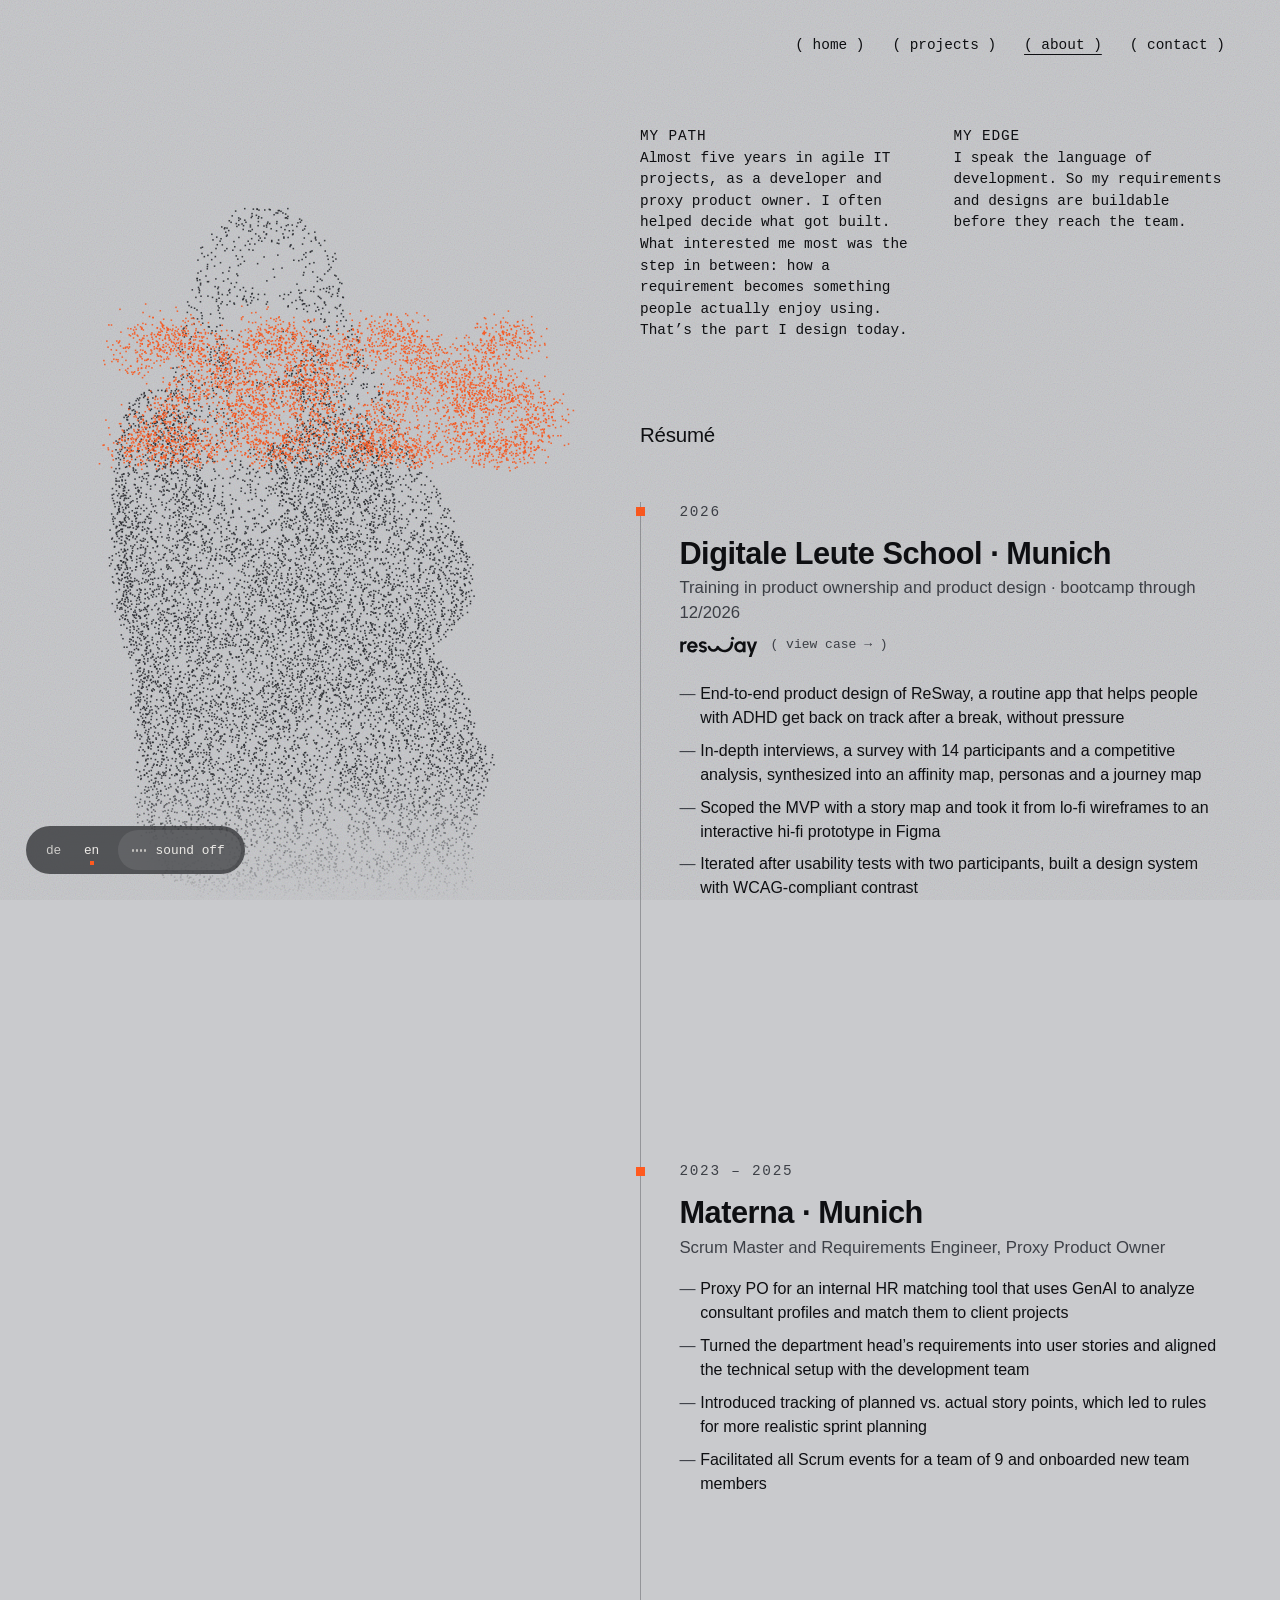
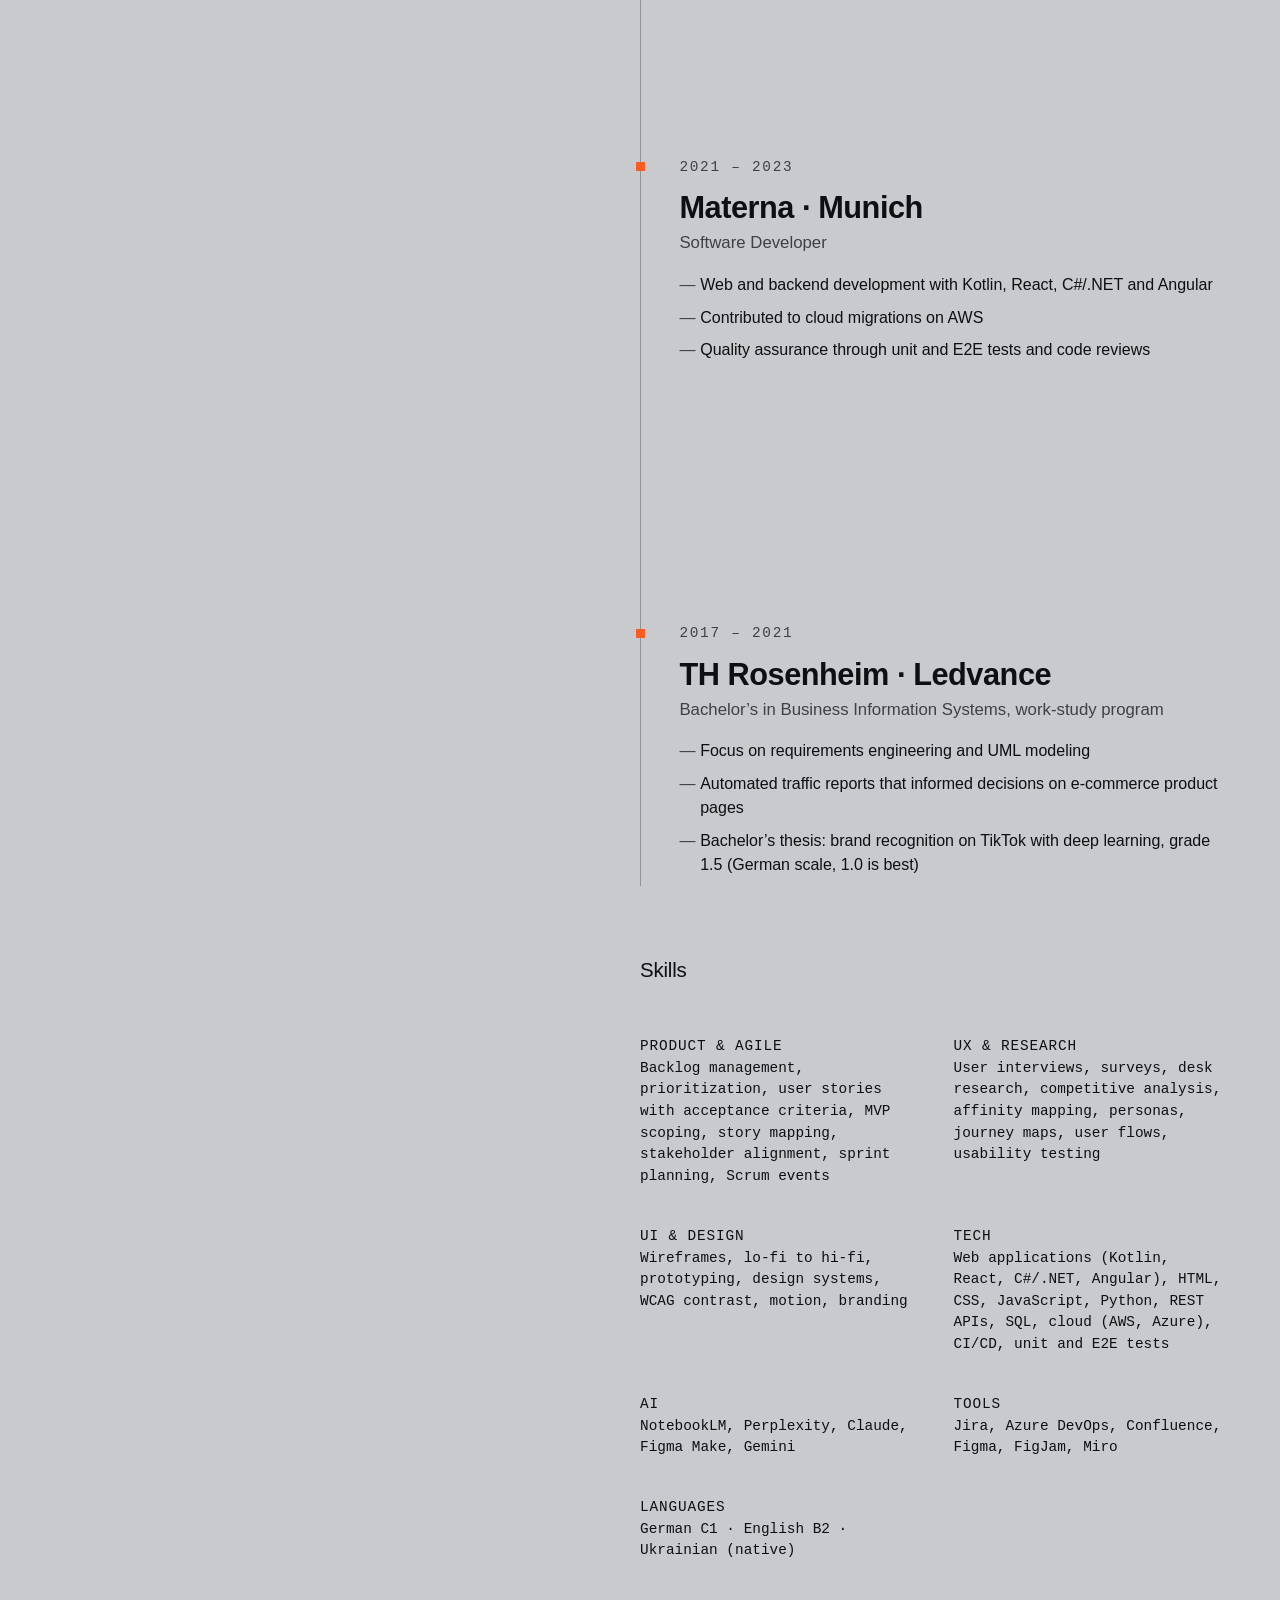
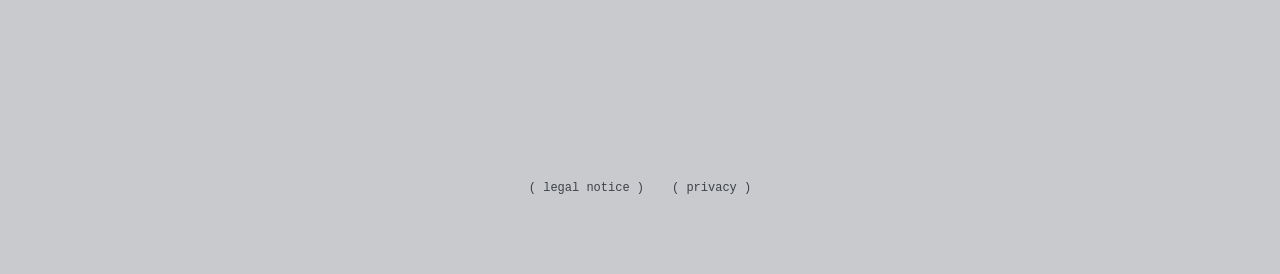
==== commit 8b0e7f57: "Projektseite dunkel wie die Startseite: zwei große Titelbilder, Steuerung 01 / 02, Pillen" ====
--- a/about-en.html
+++ b/about-en.html
@@ -6,7 +6,7 @@
 <meta name="viewport" content="width=device-width, initial-scale=1, viewport-fit=cover">
 <title>About · Valeriia Kulakova</title>
 <meta name="description" content="Valeriia Kulakova: from software development and product ownership to product builder for UX/UI.">
-<link rel="stylesheet" href="style.css?v=8adbe83c">
+<link rel="stylesheet" href="style.css?v=bea0a8b0">
 <script src="nav.js?v=debee6c0"></script>
 <script src="cursor.js?v=5340a399"></script>
 </head>
--- a/style.css
+++ b/style.css
@@ -73,15 +73,19 @@
   color-scheme:light;
 }
 body.page-projects{
-  /* Projektkarten: klein, Bild mit Schrift darauf; Verläufe nur für die Lesbarkeit der Schrift */
+  /* Projektseite ist dunkel in derselben Farbe wie die Startseite (Valeriias Entscheidung, 14.11.2026): dunkel = zeigen, hell = lesen */
+  --color-bg:#25252b;
+  --color-text:#eceae6;
+  --color-muted:#a9abb1;            /* auf #25252b ca. 6,7:1 */
+  --color-line:rgba(236,234,230,.22);
+  --color-focus:#7cc4f5;
+  --pj-dim:.42;                     /* nicht aktives Projekt */
+  --pj-pill-line:rgba(236,234,230,.45);
+  --pj-badge:#0e0f12;
+  --pj-veil:rgba(14,15,18,.38);
   --pj-on-image:#ffffff;
-  --pj-shade-top:linear-gradient(180deg,rgba(14,15,18,.55) 0%,rgba(14,15,18,0) 34%);
-  --pj-shade-bottom:linear-gradient(0deg,rgba(14,15,18,.55) 0%,rgba(14,15,18,0) 30%);
-  --pj-badge:#0e0f12;
-  --pj-logo-resway:#edff8c;
-  --pj-logo-sync:#7c4dff;
-  --pj-veil:rgba(14,15,18,.38);
-  --pj-card-w:clamp(150px,22vw,320px);
+  --pj-card-w:min(500px,40vw,calc((100svh - 340px) * .8));   /* Bild, Name und Pillen passen auf einen Bildschirm */
+  color-scheme:dark;
 }
 body.page-case{
   /* Der Case nutzt das Designsystem von ReSway (Figma · Designsystem) */
@@ -359,38 +363,45 @@
 body.page-about .cv,body.page-about .contact{background:none}
 }
 
-/* ---------- 4a · Projekte: kleine Karten in einer Reihe; ReSway verpixelt beim Darüberfahren, sync. wird unscharf („demnächst“) ---------- */
-body.page-projects main{position:relative;z-index:2;min-height:100svh;display:flex;flex-direction:column;justify-content:center;gap:var(--space-3);padding:clamp(96px,14vh,140px) var(--gutter) var(--space-5)}
-body.page-projects .pj-count{display:flex;align-items:center;gap:10px;font-family:var(--font-mono);font-size:.9rem;color:var(--color-text)}
-body.page-projects .pj-count i{width:12px;height:12px;background:var(--color-text)}
-body.page-projects .pj-count span{color:var(--color-muted)}
-body.page-projects .pj-row{list-style:none;padding:0;display:flex;flex-wrap:wrap;gap:clamp(12px,1.6vw,20px)}
-body.page-projects .pj-item{width:var(--pj-card-w)}
-body.page-projects .pj-card{display:flex;flex-direction:column;gap:10px;color:var(--color-text);text-decoration:none;outline:none}
-body.page-projects .pj-media{position:relative;display:block;aspect-ratio:3/4;border-radius:var(--radius-m);overflow:hidden;isolation:isolate;background:var(--color-text)}
-body.page-projects .pj-media img{position:absolute;inset:0;width:100%;height:100%;object-fit:cover;object-position:var(--pos,50% 50%);display:block;transition:filter .35s var(--ease),transform .35s var(--ease)}
-body.page-projects .pj-media::before,body.page-projects .pj-media::after{content:"";position:absolute;inset:0;z-index:2;pointer-events:none}
-body.page-projects .pj-media::before{background:var(--pj-shade-top)}
-body.page-projects .pj-media::after{background:var(--pj-shade-bottom)}
+/* ---------- 4a · Projekte: dunkel, zwei große Titelbilder mittig, Steuerung „← 01 / 02 →“, Pillen darunter ---------- */
+html:has(> body.page-projects){background:var(--surface-dark)}
+body.page-projects{background:var(--color-bg)}
+body.page-projects::after{opacity:.07;mix-blend-mode:screen}
+body.page-projects main{position:relative;z-index:2;max-width:1360px;margin:0 auto;padding:clamp(96px,13vh,132px) var(--gutter) var(--space-4);display:flex;flex-direction:column;align-items:center;gap:clamp(28px,4vh,48px)}
+body.page-projects .pj-ctrl{display:flex;align-items:center;gap:clamp(20px,4vw,48px);font-family:var(--font-mono);letter-spacing:.14em}
+body.page-projects .pj-arrow{width:56px;height:44px;display:grid;place-items:center;background:none;border:0;color:var(--color-muted);cursor:pointer;border-radius:6px}
+body.page-projects .pj-arrow svg{width:48px;height:16px;fill:none;stroke:currentColor;stroke-width:1.4}
+body.page-projects .pj-arrow:hover{color:var(--color-text)}
+body.page-projects .pj-arrow:focus-visible{outline:2px solid var(--color-focus);outline-offset:2px}
+body.page-projects .pj-idx{font-size:1.05rem;color:var(--color-muted)}
+body.page-projects .pj-cur{color:var(--color-text)}
+body.page-projects .pj-row{list-style:none;padding:0;display:flex;justify-content:center;gap:clamp(16px,2.4vw,36px)}
+body.page-projects .pj-item{width:var(--pj-card-w);opacity:var(--pj-dim);transition:opacity .4s var(--ease)}
+body.page-projects .pj-item.is-active{opacity:1}
+body.page-projects .pj-card{display:flex;flex-direction:column;gap:14px;color:var(--color-text);text-decoration:none;outline:none}
+body.page-projects .pj-media{position:relative;display:block;aspect-ratio:4/5;border-radius:var(--radius-s);overflow:hidden;isolation:isolate;background:#1a1b1d}
+body.page-projects .pj-media img{position:absolute;inset:0;width:100%;height:100%;object-fit:cover;display:block;transition:filter .35s var(--ease),transform .5s var(--ease)}
+body.page-projects .pj-item.is-active a.pj-card .pj-media img{transform:scale(1.015)}
 body.page-projects .pj-px{position:absolute;inset:0;width:100%;height:100%;z-index:1;opacity:0}
 body.page-projects .px-on .pj-px{opacity:1}
-body.page-projects .pj-top{position:absolute;left:12px;top:12px;right:12px;z-index:3;display:flex;align-items:center;gap:8px;color:var(--pj-on-image);font-size:clamp(.85rem,1.1vw,1rem)}
-body.page-projects .pj-logo{width:20px;height:20px;border-radius:50%;flex:none;border:2px solid var(--pj-on-image)}
-body.page-projects .pj-logo-resway{background:var(--pj-logo-resway)}
-body.page-projects .pj-logo-sync{background:var(--pj-logo-sync)}
-body.page-projects .pj-bottom{position:absolute;right:12px;bottom:10px;z-index:3;color:var(--pj-on-image);font-size:clamp(.85rem,1.1vw,1rem)}
-body.page-projects .pj-go{position:absolute;left:50%;top:50%;z-index:4;width:52px;height:52px;margin:-26px 0 0 -26px;border-radius:50%;background:var(--pj-badge);display:grid;place-items:center;opacity:0}
-body.page-projects .pj-go svg{width:20px;height:20px;fill:var(--color-accent);shape-rendering:crispEdges}
+body.page-projects .pj-go{position:absolute;left:50%;top:50%;z-index:4;width:60px;height:60px;margin:-30px 0 0 -30px;border-radius:50%;background:var(--pj-badge);display:grid;place-items:center;opacity:0}
+body.page-projects .pj-go svg{width:22px;height:22px;fill:var(--color-accent);shape-rendering:crispEdges}
 body.page-projects .px-on .pj-go{opacity:1}
-body.page-projects a.pj-card:focus-visible .pj-media,body.page-projects .pj-soon:focus-visible .pj-media{outline:3px solid var(--color-focus);outline-offset:3px}
-body.page-projects .pj-desc{font-size:.9rem;line-height:1.4}
-body.page-projects .pj-note{font-family:var(--font-mono);font-size:.72rem;color:var(--color-muted);margin-top:-4px}
+body.page-projects a.pj-card:focus-visible .pj-media,body.page-projects .pj-soon:focus-visible .pj-media{outline:2px solid var(--color-focus);outline-offset:4px}
+body.page-projects .pj-meta{display:flex;align-items:center;justify-content:space-between;gap:12px;flex-wrap:wrap}
+body.page-projects .pj-name{font-size:clamp(1.3rem,1.8vw,1.75rem);font-weight:500;letter-spacing:-.01em}
+body.page-projects .pj-pills{display:flex;gap:8px;flex-wrap:wrap}
+body.page-projects .pj-pills span{font-family:var(--font-mono);font-size:.74rem;letter-spacing:.1em;text-transform:uppercase;padding:5px 12px;border:1px solid var(--pj-pill-line);border-radius:999px;color:var(--color-text)}
+body.page-projects .pj-desc{font-size:.95rem;line-height:1.45;color:var(--color-muted);max-width:44ch}
+body.page-projects a.pj-card:hover .pj-name{text-decoration:underline;text-underline-offset:6px;text-decoration-thickness:1px}
+body.page-projects .pj-line{position:relative;width:min(1180px,100%);height:1px;background:var(--color-line)}
+body.page-projects .pj-line i{position:absolute;left:0;top:-1px;height:3px;width:50%;background:var(--color-text);transition:transform .45s var(--ease)}
 /* „Demnächst“: Bild wird unscharf, in der Mitte Text und Pixel-Ladebalken */
 body.page-projects .pj-soon{cursor:default}
-body.page-projects .pj-veil{position:absolute;inset:0;z-index:4;display:flex;flex-direction:column;align-items:center;justify-content:center;gap:10px;background:var(--pj-veil);color:var(--pj-on-image);font-family:var(--font-mono);font-size:.9rem;opacity:0;transition:opacity .3s var(--ease)}
+body.page-projects .pj-veil{position:absolute;inset:0;z-index:4;display:flex;flex-direction:column;align-items:center;justify-content:center;gap:12px;background:var(--pj-veil);color:var(--pj-on-image);font-family:var(--font-mono);font-size:.95rem;letter-spacing:.08em;opacity:0;transition:opacity .3s var(--ease)}
 body.page-projects .pj-load{display:flex;gap:4px}
 body.page-projects .pj-load i{width:8px;height:8px;background:var(--pj-on-image);opacity:.25}
-body.page-projects .pj-soon:hover img,body.page-projects .pj-soon:focus-visible img,body.page-projects .pj-soon.soon-on img{filter:blur(10px) saturate(.8);transform:scale(1.06)}
+body.page-projects .pj-soon:hover img,body.page-projects .pj-soon:focus-visible img,body.page-projects .pj-soon.soon-on img{filter:blur(12px) saturate(.85);transform:scale(1.06)}
 body.page-projects .pj-soon:hover .pj-veil,body.page-projects .pj-soon:focus-visible .pj-veil,body.page-projects .pj-soon.soon-on .pj-veil{opacity:1}
 body.page-projects .pj-soon:hover .pj-load i,body.page-projects .pj-soon:focus-visible .pj-load i,body.page-projects .pj-soon.soon-on .pj-load i{animation:pj-load 1.5s steps(1) infinite}
 body.page-projects .pj-load i:nth-child(2){animation-delay:.3s!important}
@@ -398,17 +409,20 @@
 body.page-projects .pj-load i:nth-child(4){animation-delay:.9s!important}
 body.page-projects .pj-load i:nth-child(5){animation-delay:1.2s!important}
 @keyframes pj-load{0%,60%{opacity:1}61%,100%{opacity:.25}}
-@media (prefers-reduced-motion:reduce){
-  body.page-projects .pj-media img,body.page-projects .pj-veil{transition:none}
+body.page-projects .legal a{color:var(--color-muted)}
+body.page-projects .legal a:hover{color:var(--color-text)}
+@media (prefers-reduced-motion:reduce){
+  body.page-projects .pj-item,body.page-projects .pj-media img,body.page-projects .pj-veil,body.page-projects .pj-line i{transition:none}
   body.page-projects .pj-load i{animation:none!important}
   body.page-projects .pj-load i:nth-child(-n+3){opacity:1}
 }
-@media (max-width:560px){
-  body.page-projects .pj-row{flex-wrap:nowrap}
-  body.page-projects .pj-item{width:auto;flex:1 1 0;min-width:0}
-  body.page-projects .pj-top{left:8px;top:8px;gap:6px}
-  body.page-projects .pj-logo{width:16px;height:16px}
-  body.page-projects .pj-bottom{right:8px;bottom:8px}
+/* Ohne Maus gibt es kein Dimmen: beide Projekte sind gleich hell */
+@media (hover:none){body.page-projects .pj-item{opacity:1}}
+@media (max-width:760px){
+  body.page-projects .pj-row{flex-direction:column;align-items:stretch;width:100%}
+  body.page-projects .pj-item{width:100%;opacity:1}
+  body.page-projects .pj-ctrl,body.page-projects .pj-line{display:none}
+  body.page-projects header{background:var(--color-bg)}
 }
 
 /* ---------- 4b · Kontakt: „HIRE ME“ in der Mitte, Linien zu den Kontaktwegen ---------- */
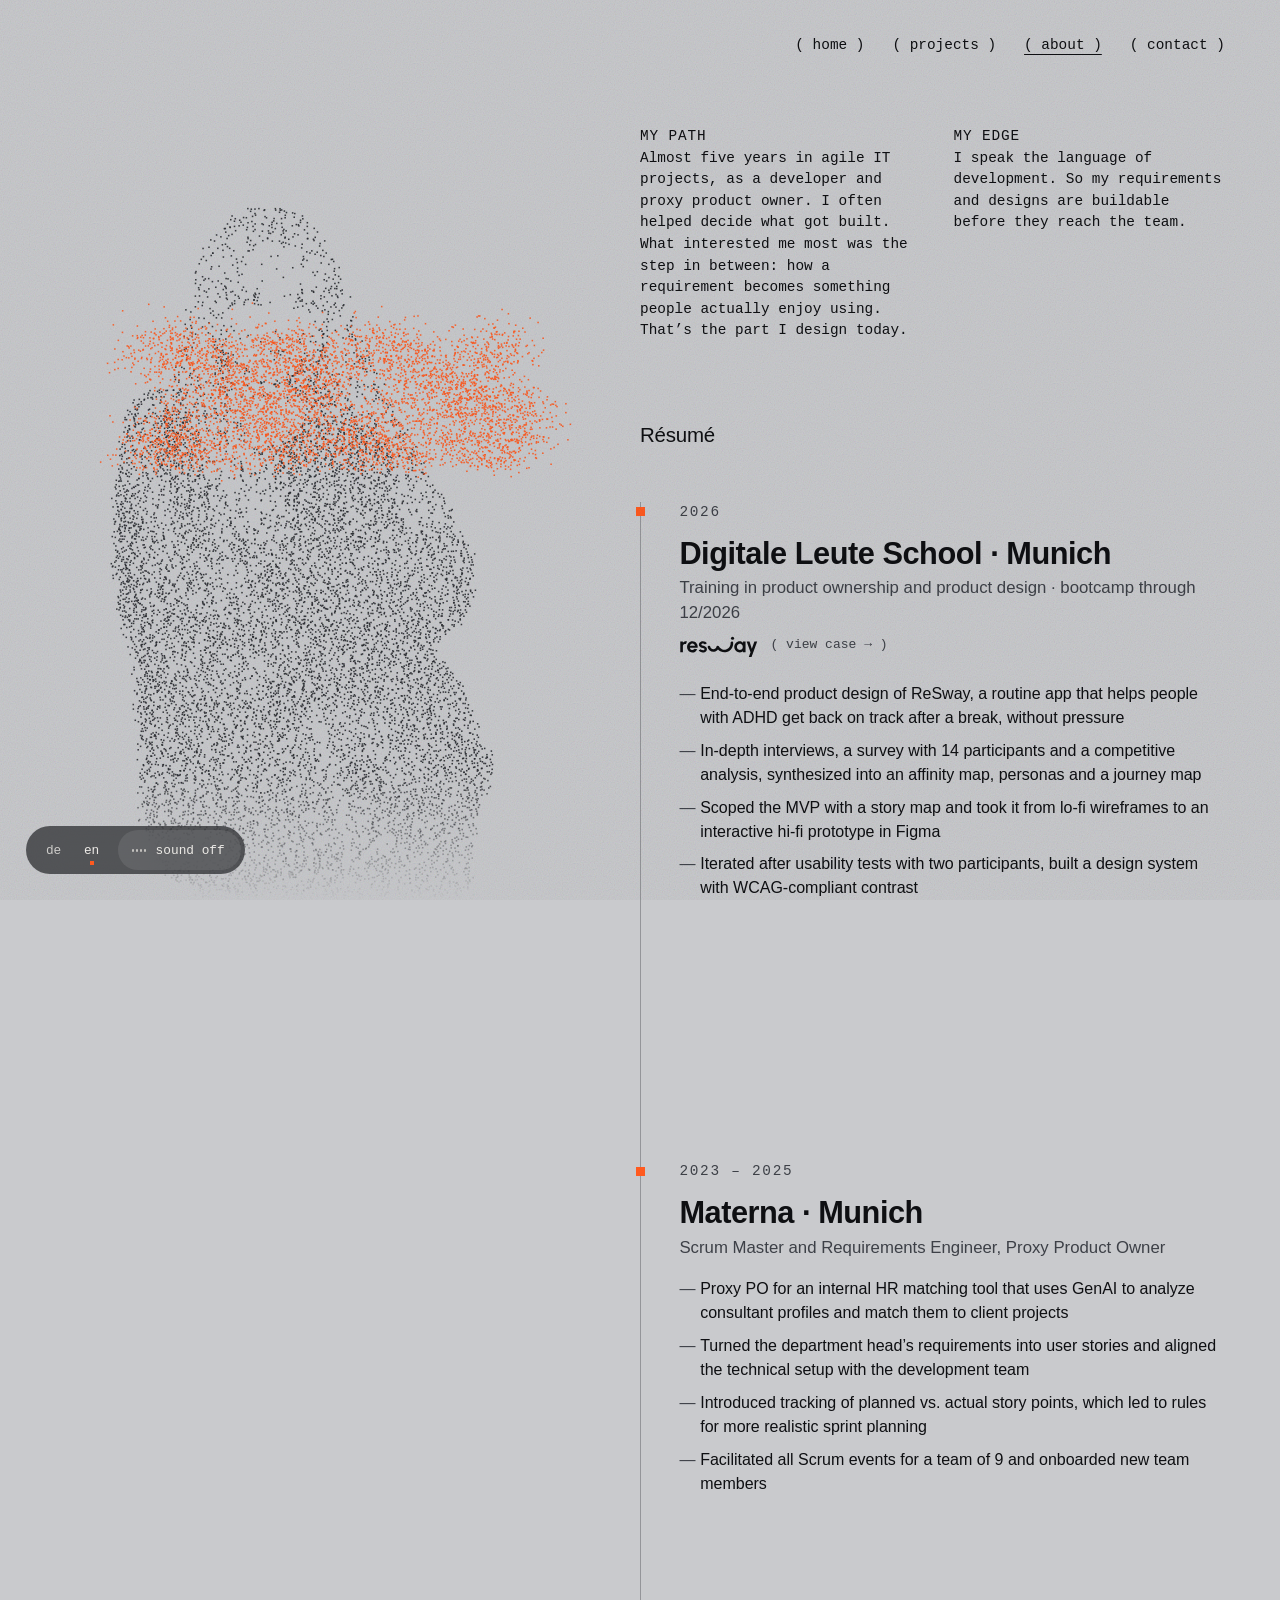
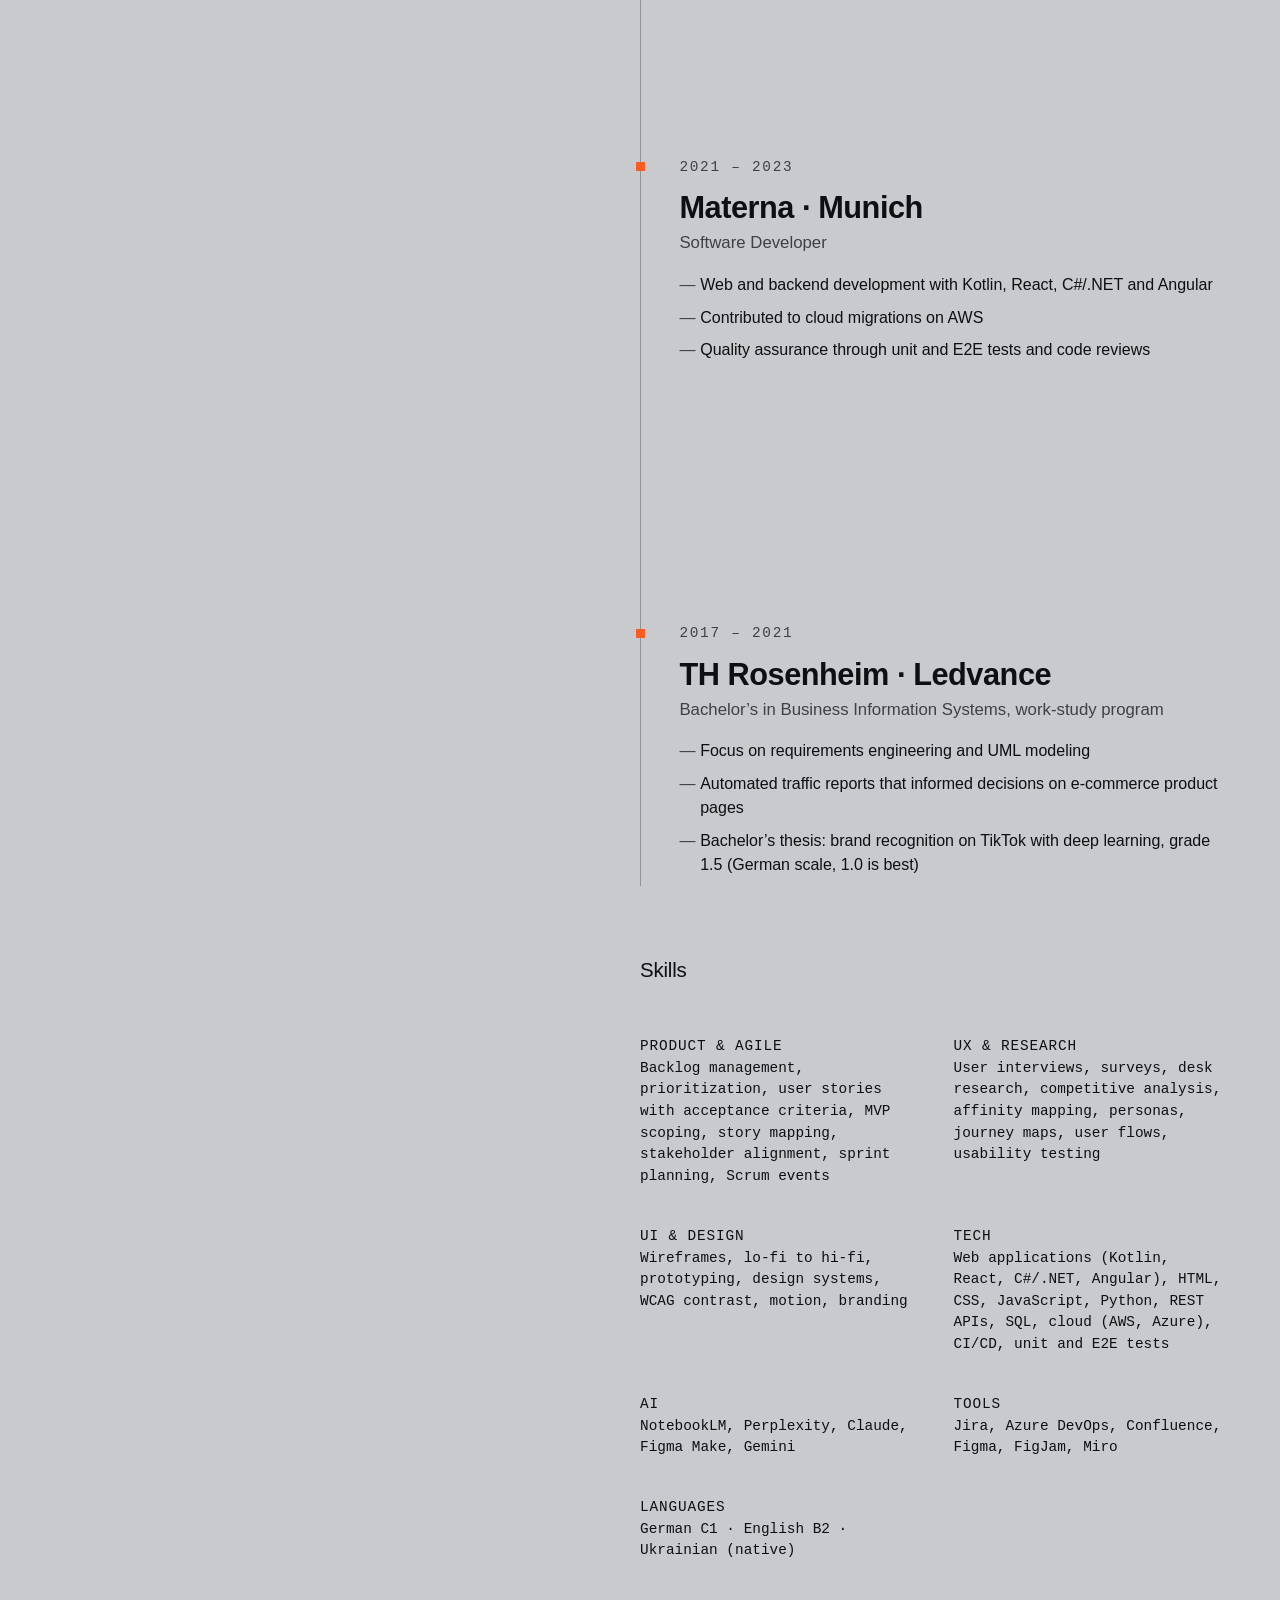
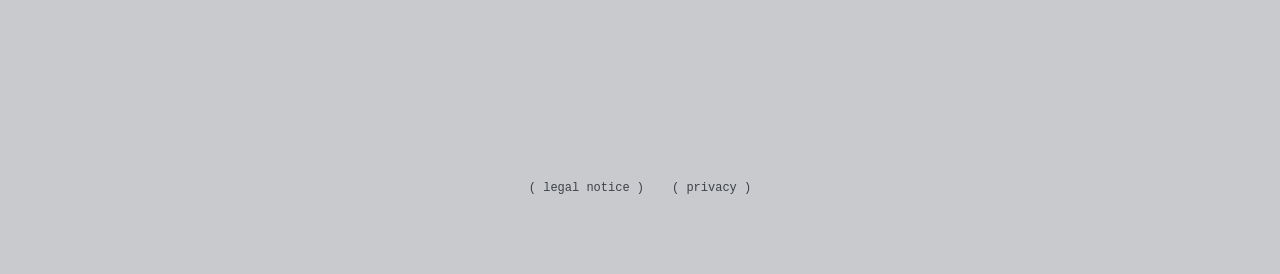
==== commit 97c51715: "Projektseite: ReSway dunkel, sync. auf Englisch, beide Karten mit Stand beim Darüberfahren" ====
--- a/about-en.html
+++ b/about-en.html
@@ -6,7 +6,7 @@
 <meta name="viewport" content="width=device-width, initial-scale=1, viewport-fit=cover">
 <title>About · Valeriia Kulakova</title>
 <meta name="description" content="Valeriia Kulakova: from software development and product ownership to product builder for UX/UI.">
-<link rel="stylesheet" href="style.css?v=bea0a8b0">
+<link rel="stylesheet" href="style.css?v=8dbc882a">
 <script src="nav.js?v=debee6c0"></script>
 <script src="cursor.js?v=5340a399"></script>
 </head>
--- a/style.css
+++ b/style.css
@@ -84,6 +84,7 @@
   --pj-badge:#0e0f12;
   --pj-veil:rgba(14,15,18,.38);
   --pj-on-image:#ffffff;
+  --pj-step-muted:rgba(255,255,255,.78);   /* offene Schritte auf dem unscharfen Bild */
   --pj-card-w:min(500px,40vw,calc((100svh - 340px) * .8));   /* Bild, Name und Pillen passen auf einen Bildschirm */
   color-scheme:dark;
 }
@@ -381,41 +382,34 @@
 body.page-projects .pj-card{display:flex;flex-direction:column;gap:14px;color:var(--color-text);text-decoration:none;outline:none}
 body.page-projects .pj-media{position:relative;display:block;aspect-ratio:4/5;border-radius:var(--radius-s);overflow:hidden;isolation:isolate;background:#1a1b1d}
 body.page-projects .pj-media img{position:absolute;inset:0;width:100%;height:100%;object-fit:cover;display:block;transition:filter .35s var(--ease),transform .5s var(--ease)}
-body.page-projects .pj-item.is-active a.pj-card .pj-media img{transform:scale(1.015)}
-body.page-projects .pj-px{position:absolute;inset:0;width:100%;height:100%;z-index:1;opacity:0}
-body.page-projects .px-on .pj-px{opacity:1}
-body.page-projects .pj-go{position:absolute;left:50%;top:50%;z-index:4;width:60px;height:60px;margin:-30px 0 0 -30px;border-radius:50%;background:var(--pj-badge);display:grid;place-items:center;opacity:0}
-body.page-projects .pj-go svg{width:22px;height:22px;fill:var(--color-accent);shape-rendering:crispEdges}
-body.page-projects .px-on .pj-go{opacity:1}
-body.page-projects a.pj-card:focus-visible .pj-media,body.page-projects .pj-soon:focus-visible .pj-media{outline:2px solid var(--color-focus);outline-offset:4px}
+body.page-projects .pj-reveal:focus-visible .pj-media{outline:2px solid var(--color-focus);outline-offset:4px}
 body.page-projects .pj-meta{display:flex;align-items:center;justify-content:space-between;gap:12px;flex-wrap:wrap}
 body.page-projects .pj-name{font-size:clamp(1.3rem,1.8vw,1.75rem);font-weight:500;letter-spacing:-.01em}
 body.page-projects .pj-pills{display:flex;gap:8px;flex-wrap:wrap}
 body.page-projects .pj-pills span{font-family:var(--font-mono);font-size:.74rem;letter-spacing:.1em;text-transform:uppercase;padding:5px 12px;border:1px solid var(--pj-pill-line);border-radius:999px;color:var(--color-text)}
-body.page-projects .pj-desc{font-size:.95rem;line-height:1.45;color:var(--color-muted);max-width:44ch}
 body.page-projects a.pj-card:hover .pj-name{text-decoration:underline;text-underline-offset:6px;text-decoration-thickness:1px}
 body.page-projects .pj-line{position:relative;width:min(1180px,100%);height:1px;background:var(--color-line)}
 body.page-projects .pj-line i{position:absolute;left:0;top:-1px;height:3px;width:50%;background:var(--color-text);transition:transform .45s var(--ease)}
-/* „Demnächst“: Bild wird unscharf, in der Mitte Text und Pixel-Ladebalken */
+/* Aufdecken (beide Karten gleich): Bild wird unscharf, in der Mitte Text und Stand in Schritten */
 body.page-projects .pj-soon{cursor:default}
+body.page-projects .pj-veil-t{font-size:1rem}
+body.page-projects .pj-steps{display:flex;flex-wrap:wrap;justify-content:center;gap:8px 16px;font-size:.78rem;letter-spacing:.06em;color:var(--pj-step-muted)}
+body.page-projects .pj-step{display:inline-flex;align-items:center;gap:6px}
+body.page-projects .pj-step i{width:9px;height:9px;border:1.5px solid var(--pj-on-image)}
+body.page-projects .pj-step.done{color:var(--pj-on-image)}
+body.page-projects .pj-step.done i{background:var(--pj-on-image)}
+body.page-projects .pj-step.now{color:var(--pj-on-image)}
+body.page-projects .pj-step.now i{background:var(--color-accent);border-color:var(--color-accent)}
 body.page-projects .pj-veil{position:absolute;inset:0;z-index:4;display:flex;flex-direction:column;align-items:center;justify-content:center;gap:12px;background:var(--pj-veil);color:var(--pj-on-image);font-family:var(--font-mono);font-size:.95rem;letter-spacing:.08em;opacity:0;transition:opacity .3s var(--ease)}
-body.page-projects .pj-load{display:flex;gap:4px}
-body.page-projects .pj-load i{width:8px;height:8px;background:var(--pj-on-image);opacity:.25}
-body.page-projects .pj-soon:hover img,body.page-projects .pj-soon:focus-visible img,body.page-projects .pj-soon.soon-on img{filter:blur(12px) saturate(.85);transform:scale(1.06)}
-body.page-projects .pj-soon:hover .pj-veil,body.page-projects .pj-soon:focus-visible .pj-veil,body.page-projects .pj-soon.soon-on .pj-veil{opacity:1}
-body.page-projects .pj-soon:hover .pj-load i,body.page-projects .pj-soon:focus-visible .pj-load i,body.page-projects .pj-soon.soon-on .pj-load i{animation:pj-load 1.5s steps(1) infinite}
-body.page-projects .pj-load i:nth-child(2){animation-delay:.3s!important}
-body.page-projects .pj-load i:nth-child(3){animation-delay:.6s!important}
-body.page-projects .pj-load i:nth-child(4){animation-delay:.9s!important}
-body.page-projects .pj-load i:nth-child(5){animation-delay:1.2s!important}
-@keyframes pj-load{0%,60%{opacity:1}61%,100%{opacity:.25}}
+body.page-projects .pj-reveal:hover img,body.page-projects .pj-reveal:focus-visible img,body.page-projects .pj-reveal.soon-on img{filter:blur(12px) saturate(.85);transform:scale(1.06)}
+body.page-projects .pj-reveal:hover .pj-veil,body.page-projects .pj-reveal:focus-visible .pj-veil,body.page-projects .pj-reveal.soon-on .pj-veil{opacity:1}
+@keyframes pj-blink{0%{opacity:1}50%{opacity:.3}}
+@media (prefers-reduced-motion:no-preference){body.page-projects .pj-reveal:hover .pj-step.now i,body.page-projects .pj-reveal.soon-on .pj-step.now i{animation:pj-blink 1s steps(2) infinite}}
 body.page-projects .legal a{color:var(--color-muted)}
 body.page-projects .legal a:hover{color:var(--color-text)}
 @media (prefers-reduced-motion:reduce){
   body.page-projects .pj-item,body.page-projects .pj-media img,body.page-projects .pj-veil,body.page-projects .pj-line i{transition:none}
-  body.page-projects .pj-load i{animation:none!important}
-  body.page-projects .pj-load i:nth-child(-n+3){opacity:1}
-}
+    }
 /* Ohne Maus gibt es kein Dimmen: beide Projekte sind gleich hell */
 @media (hover:none){body.page-projects .pj-item{opacity:1}}
 @media (max-width:760px){
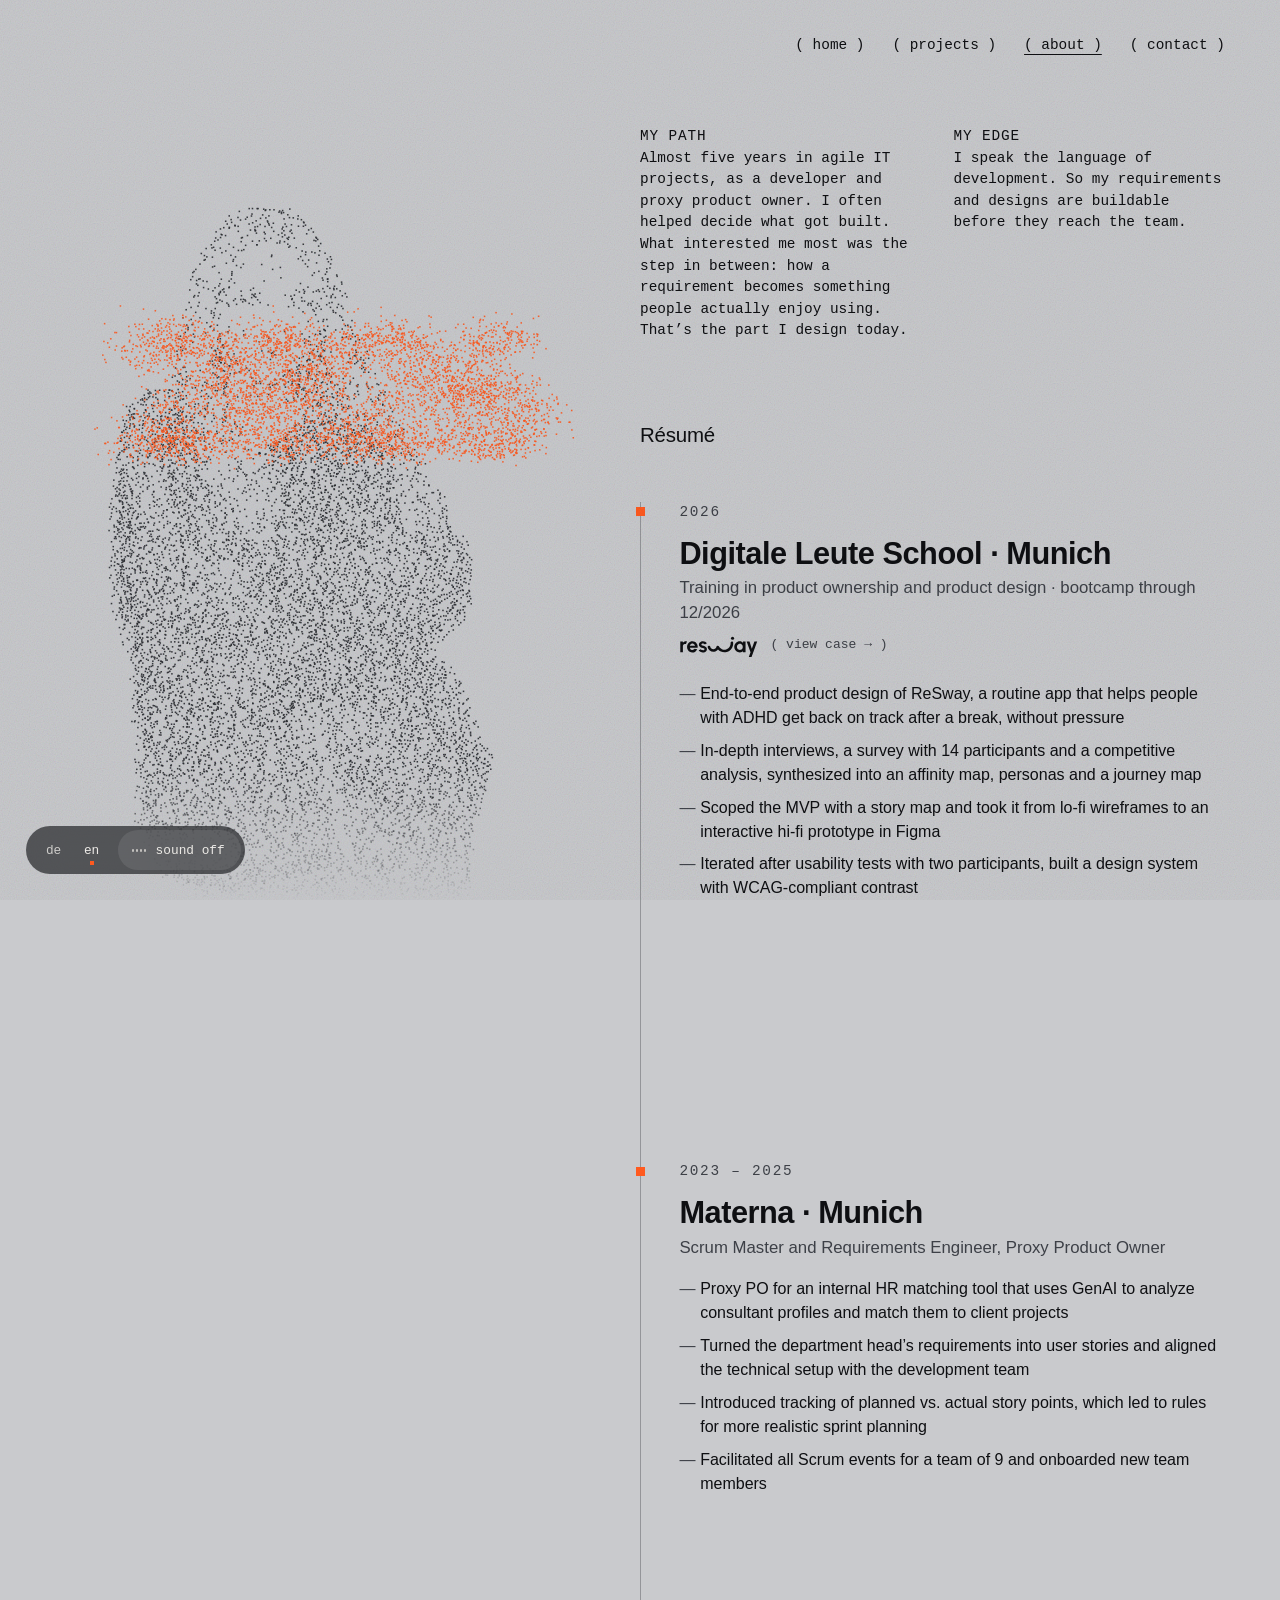
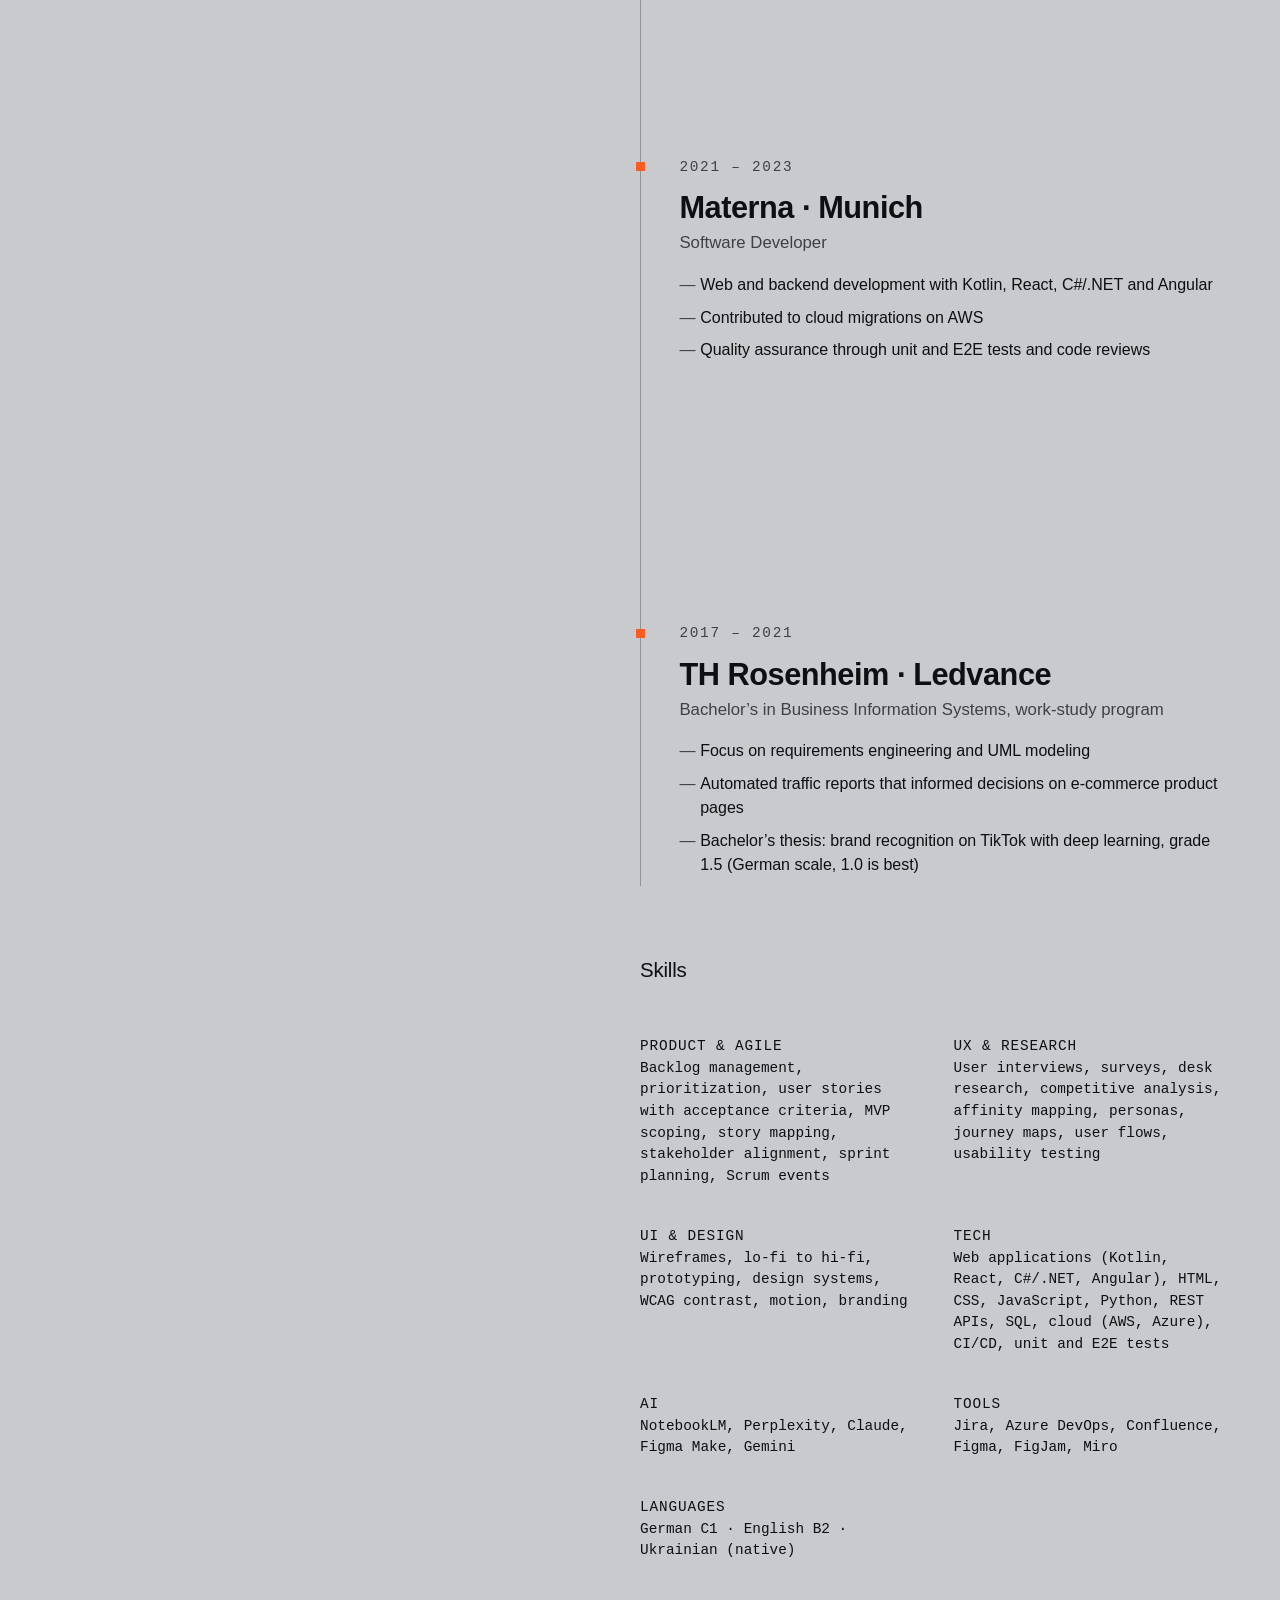
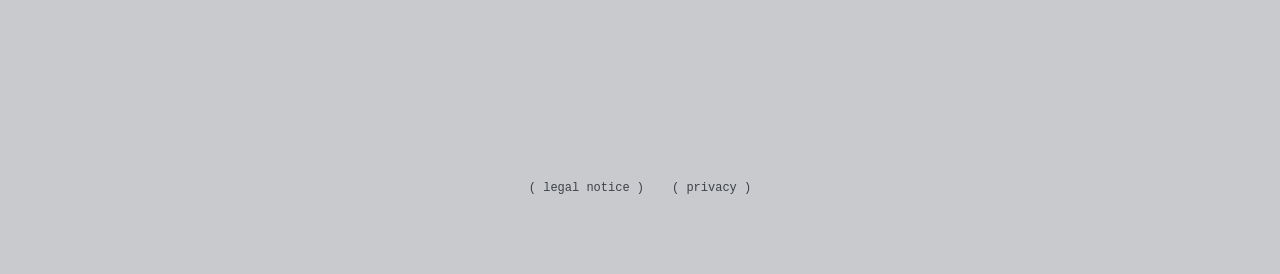
==== commit 7d048057: "Projektseite: nur Bilder, Name und Stand erst beim Darüberfahren" ====
--- a/about-en.html
+++ b/about-en.html
@@ -6,7 +6,7 @@
 <meta name="viewport" content="width=device-width, initial-scale=1, viewport-fit=cover">
 <title>About · Valeriia Kulakova</title>
 <meta name="description" content="Valeriia Kulakova: from software development and product ownership to product builder for UX/UI.">
-<link rel="stylesheet" href="style.css?v=8dbc882a">
+<link rel="stylesheet" href="style.css?v=041593c8">
 <script src="nav.js?v=debee6c0"></script>
 <script src="cursor.js?v=5340a399"></script>
 </head>
--- a/style.css
+++ b/style.css
@@ -85,7 +85,7 @@
   --pj-veil:rgba(14,15,18,.38);
   --pj-on-image:#ffffff;
   --pj-step-muted:rgba(255,255,255,.78);   /* offene Schritte auf dem unscharfen Bild */
-  --pj-card-w:min(500px,40vw,calc((100svh - 340px) * .8));   /* Bild, Name und Pillen passen auf einen Bildschirm */
+  --pj-card-w:min(520px,40vw,calc((100svh - 290px) * .8));   /* beide Bilder ganz auf einem Bildschirm */
   color-scheme:dark;
 }
 body.page-case{
@@ -392,6 +392,7 @@
 body.page-projects .pj-line i{position:absolute;left:0;top:-1px;height:3px;width:50%;background:var(--color-text);transition:transform .45s var(--ease)}
 /* Aufdecken (beide Karten gleich): Bild wird unscharf, in der Mitte Text und Stand in Schritten */
 body.page-projects .pj-soon{cursor:default}
+body.page-projects .pj-veil-n{font-family:var(--font-sans);font-size:clamp(1.6rem,2.4vw,2.2rem);font-weight:500;letter-spacing:-.01em}
 body.page-projects .pj-veil-t{font-size:1rem}
 body.page-projects .pj-steps{display:flex;flex-wrap:wrap;justify-content:center;gap:8px 16px;font-size:.78rem;letter-spacing:.06em;color:var(--pj-step-muted)}
 body.page-projects .pj-step{display:inline-flex;align-items:center;gap:6px}
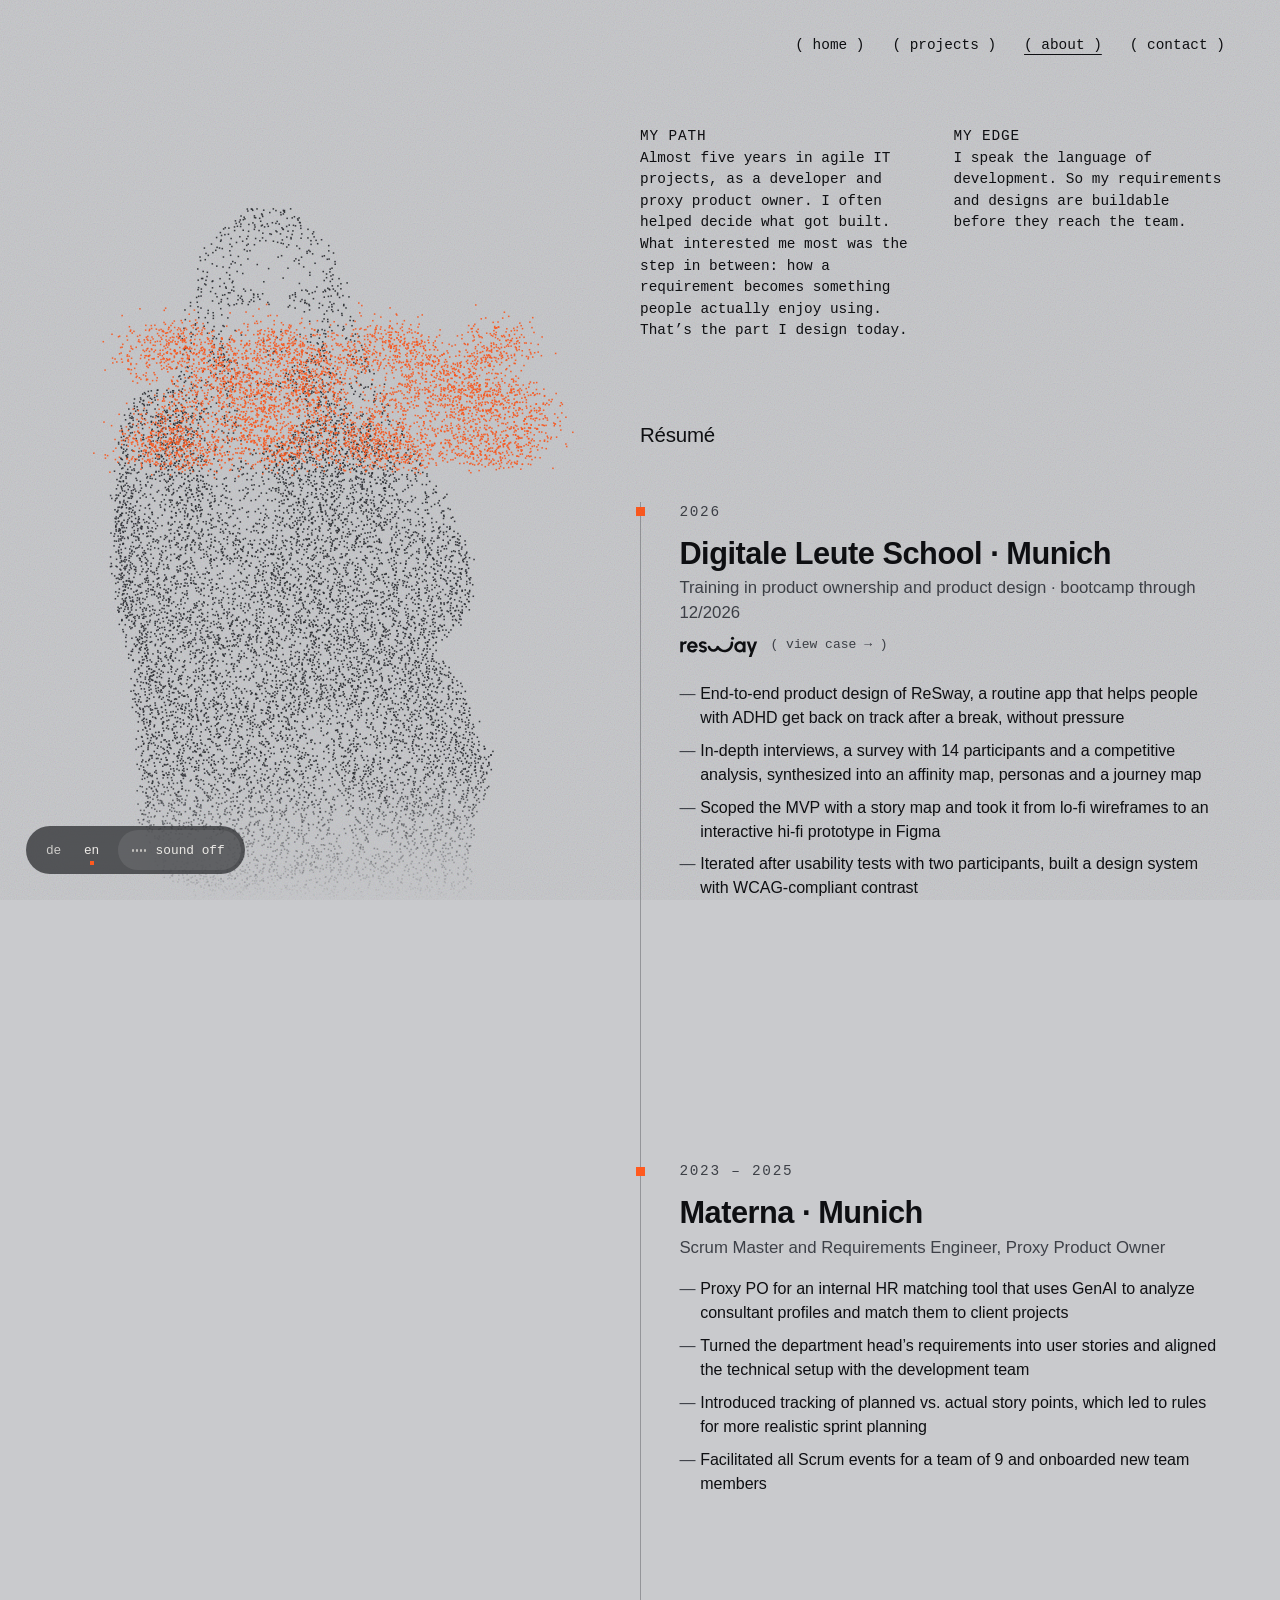
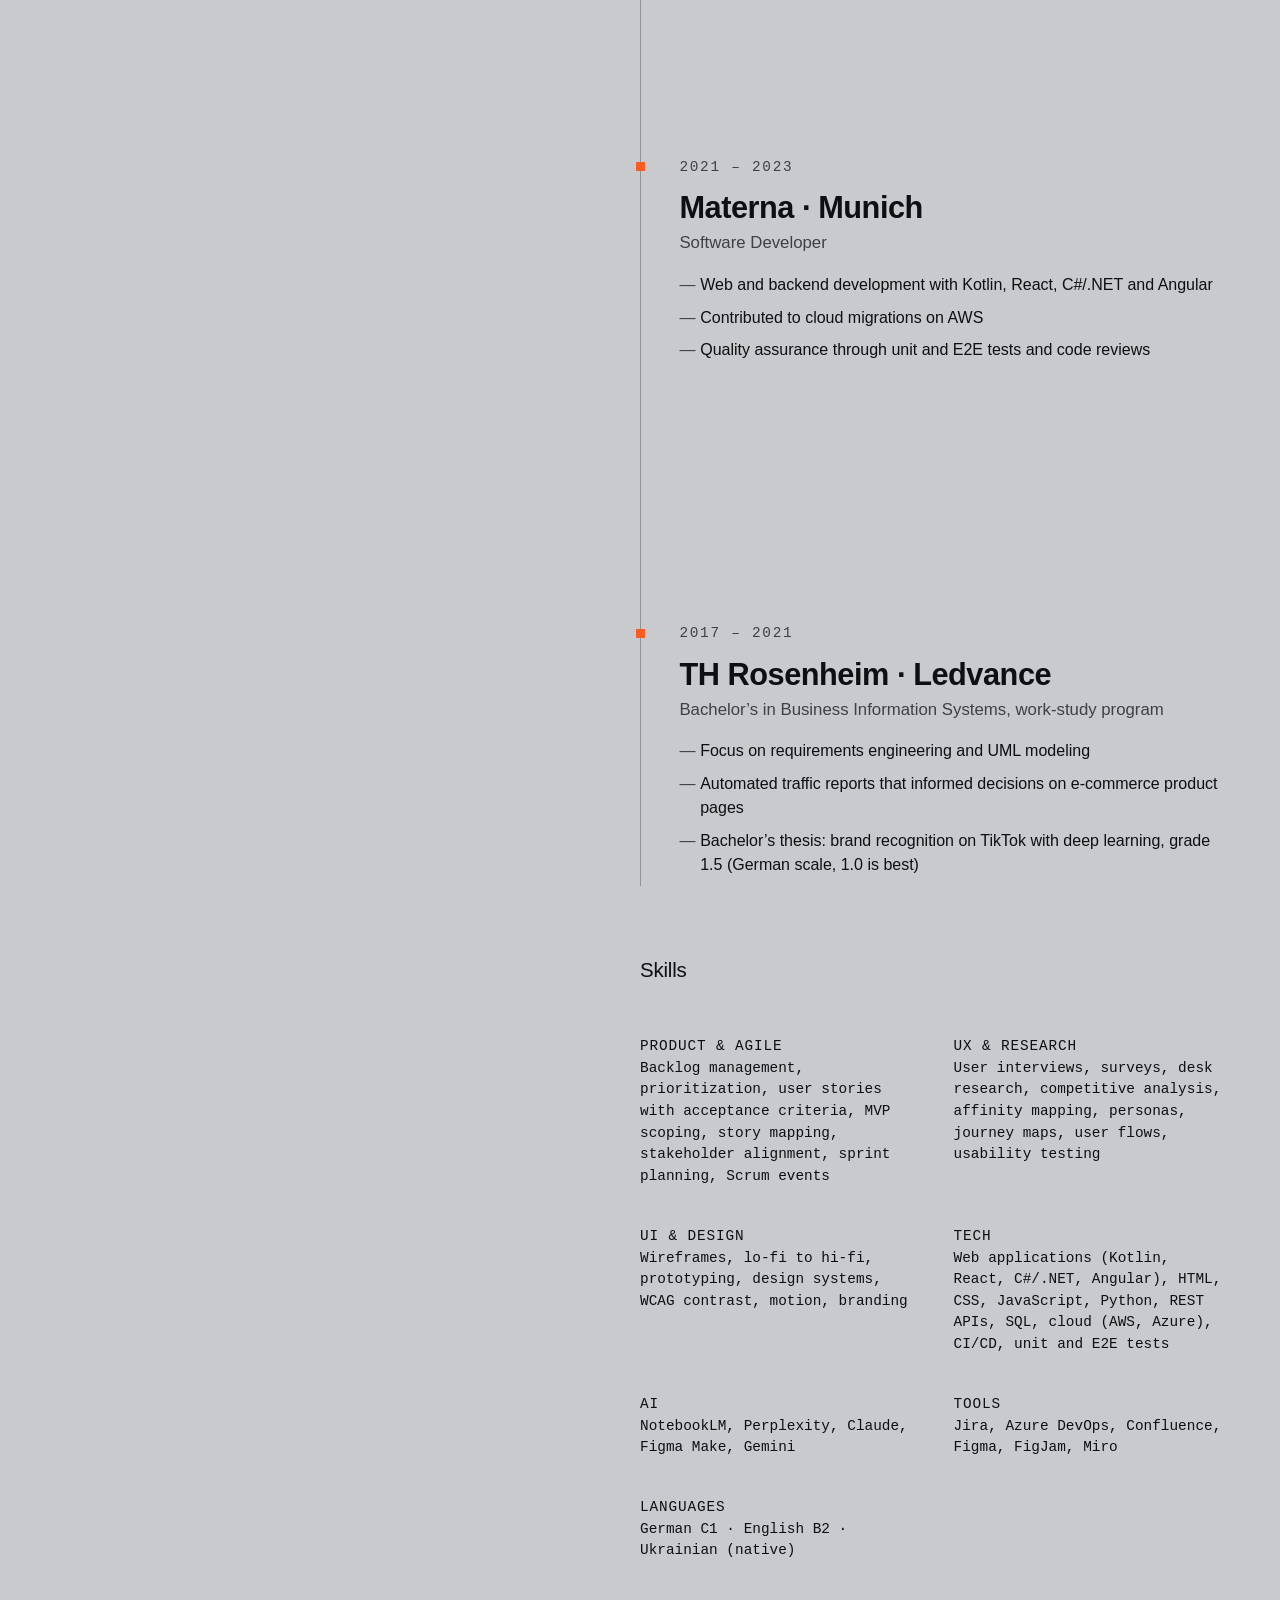
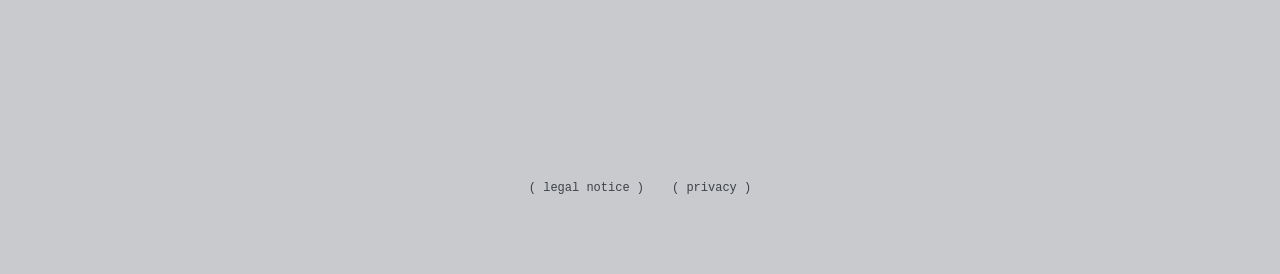
==== commit 8d90f521: "KI-Bilder sichtbar gekennzeichnet, KI-Hinweis im Impressum aktualisiert" ====
--- a/about-en.html
+++ b/about-en.html
@@ -6,7 +6,7 @@
 <meta name="viewport" content="width=device-width, initial-scale=1, viewport-fit=cover">
 <title>About · Valeriia Kulakova</title>
 <meta name="description" content="Valeriia Kulakova: from software development and product ownership to product builder for UX/UI.">
-<link rel="stylesheet" href="style.css?v=041593c8">
+<link rel="stylesheet" href="style.css?v=73abb3d8">
 <script src="nav.js?v=debee6c0"></script>
 <script src="cursor.js?v=5340a399"></script>
 </head>
--- a/style.css
+++ b/style.css
@@ -382,6 +382,7 @@
 body.page-projects .pj-card{display:flex;flex-direction:column;gap:14px;color:var(--color-text);text-decoration:none;outline:none}
 body.page-projects .pj-media{position:relative;display:block;aspect-ratio:4/5;border-radius:var(--radius-s);overflow:hidden;isolation:isolate;background:#1a1b1d}
 body.page-projects .pj-media img{position:absolute;inset:0;width:100%;height:100%;object-fit:cover;display:block;transition:filter .35s var(--ease),transform .5s var(--ease)}
+body.page-projects .pj-ai{position:absolute;left:12px;bottom:12px;z-index:2;padding:4px 10px;border-radius:999px;background:rgba(14,15,18,.6);color:var(--pj-on-image);font-family:var(--font-mono);font-size:.72rem;pointer-events:none}
 body.page-projects .pj-reveal:focus-visible .pj-media{outline:2px solid var(--color-focus);outline-offset:4px}
 body.page-projects .pj-meta{display:flex;align-items:center;justify-content:space-between;gap:12px;flex-wrap:wrap}
 body.page-projects .pj-name{font-size:clamp(1.3rem,1.8vw,1.75rem);font-weight:500;letter-spacing:-.01em}
@@ -912,6 +913,8 @@
 body.page-case .vi-tag{position:absolute;color:var(--rs-white);font-family:var(--font-sans);font-weight:300;font-size:clamp(1rem,1.5vw,1.4rem);text-shadow:0 1px 12px rgba(14,15,18,.35)}
 body.page-case .vi-c{left:50%;top:50%;translate:-50% -50%;padding:14px 40px;border:1px solid rgba(255,255,255,.55);border-radius:999px}
 body.page-case .vi-l{left:var(--space-3);bottom:var(--space-3)}
+/* Sichtbarer Hinweis auf KI-Bilder (EU AI Act, Art. 50) */
+body.page-case .vi-ai{position:absolute;left:var(--space-3);bottom:var(--space-3);margin:0;padding:4px 10px;border-radius:999px;background:rgba(14,15,18,.6);color:var(--rs-white);font-family:var(--font-mono);font-size:var(--text-label)}
 body.page-case .vi-r{right:var(--space-3);bottom:var(--space-3)}
 @media (max-width:900px){
 body.page-case .vi-grid{grid-template-columns:1fr}
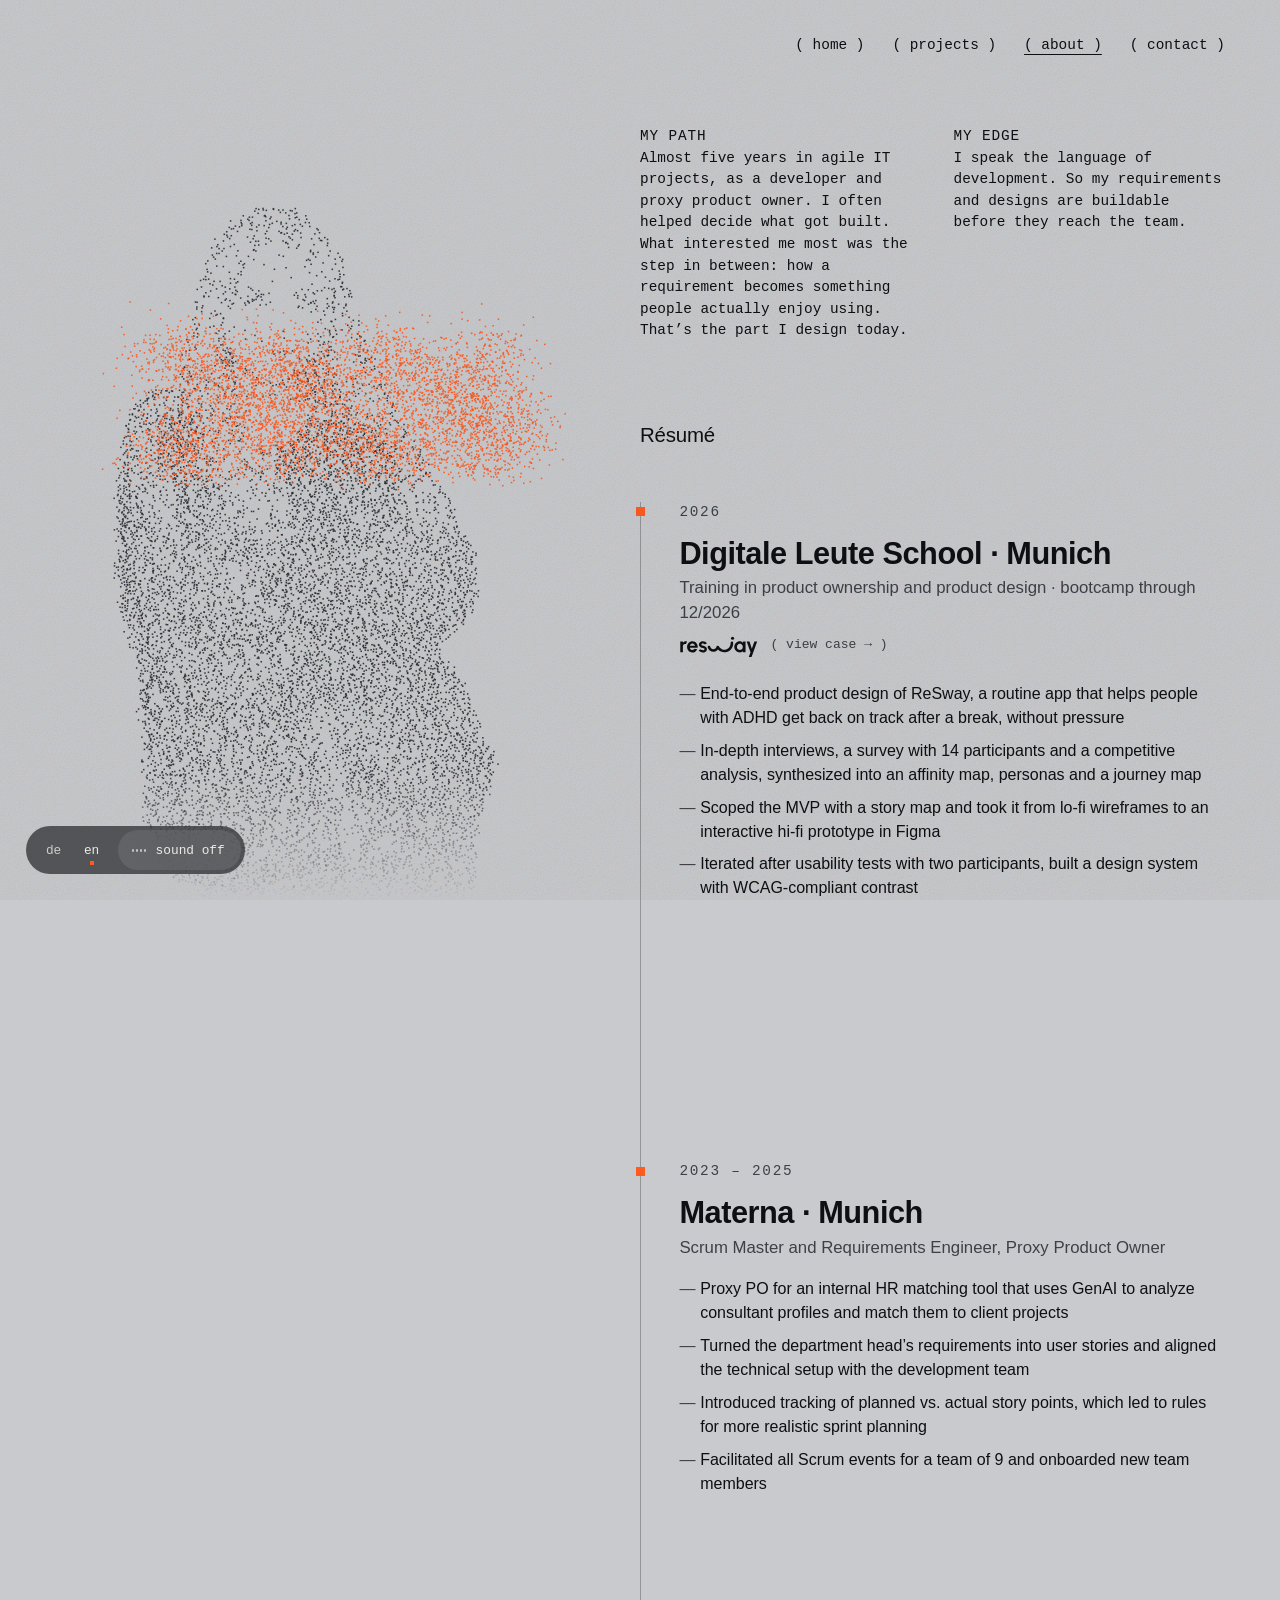
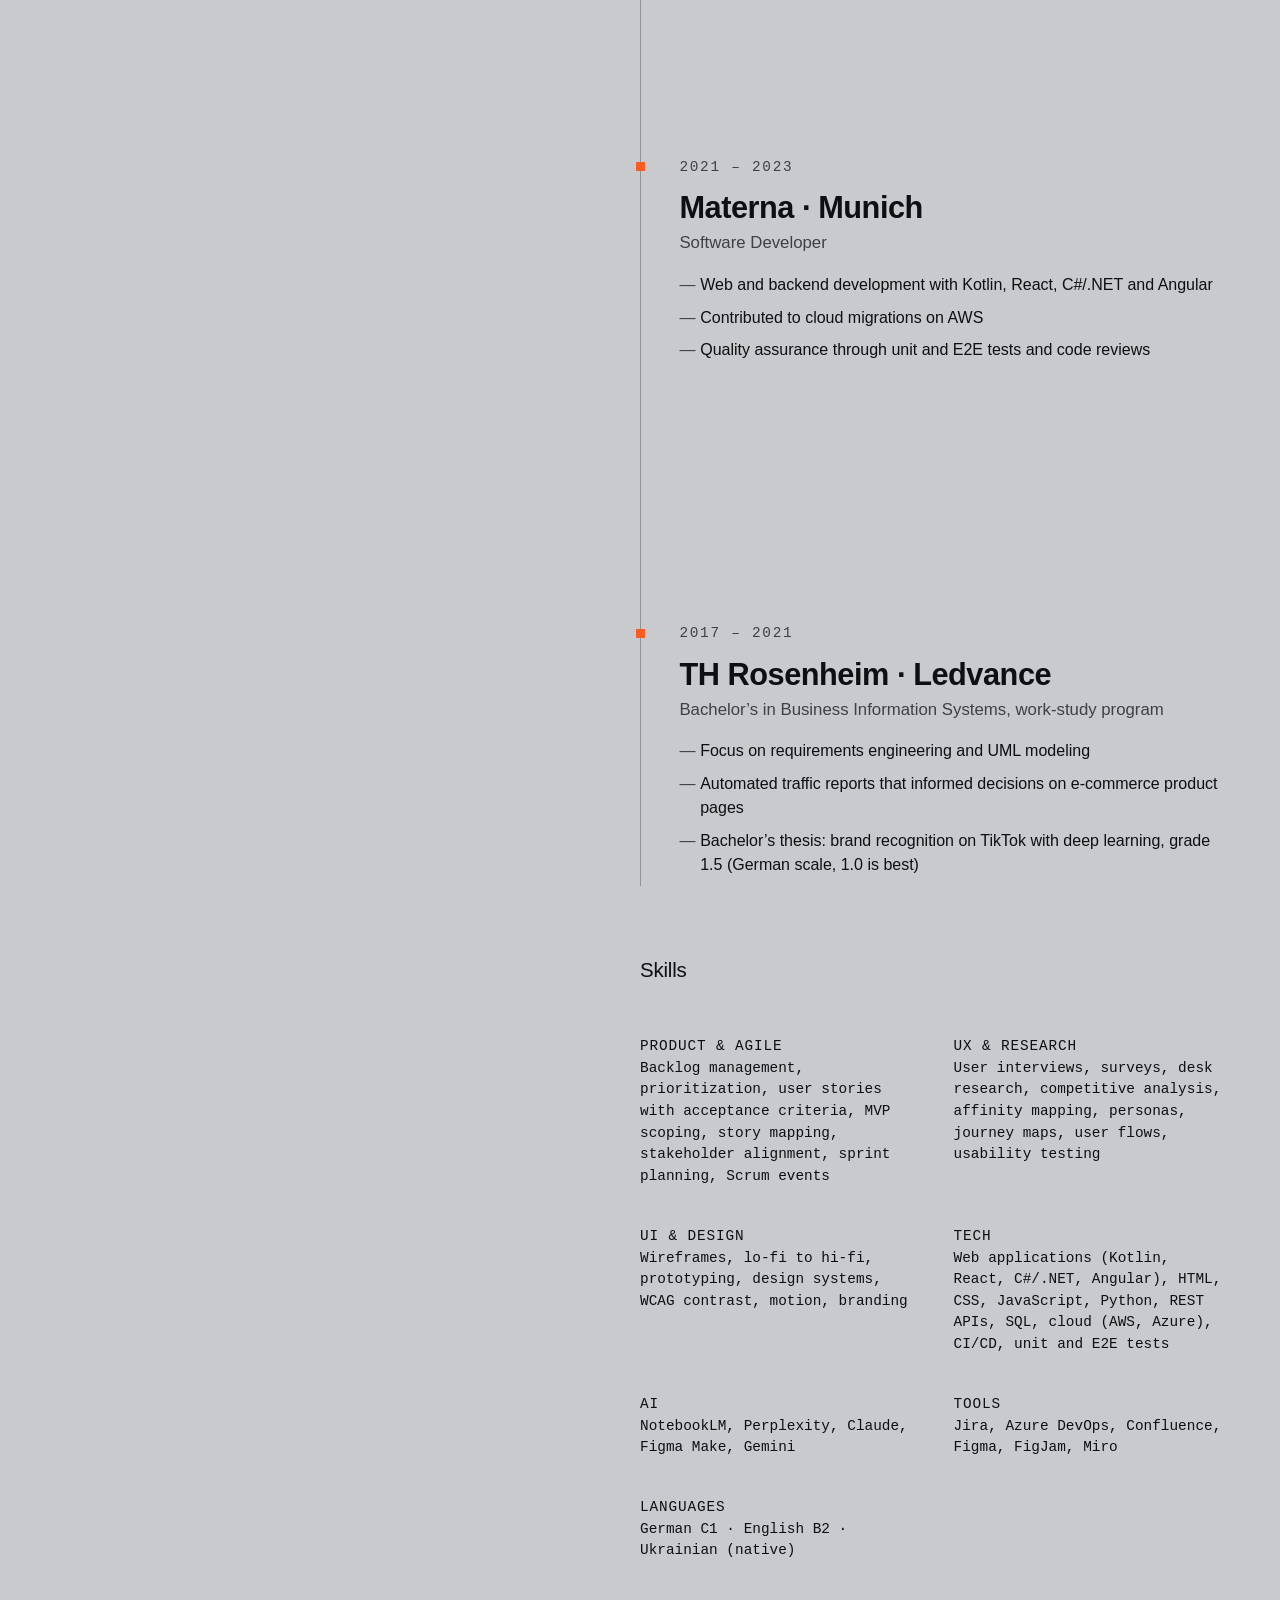
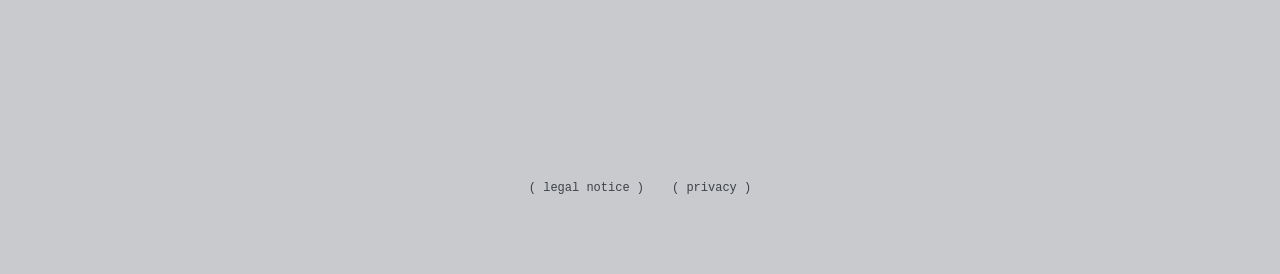
==== commit 29679a0a: "Impressum schlank, sichtbare KI-Hinweise an Bildern entfernt" ====
--- a/about-en.html
+++ b/about-en.html
@@ -6,7 +6,7 @@
 <meta name="viewport" content="width=device-width, initial-scale=1, viewport-fit=cover">
 <title>About · Valeriia Kulakova</title>
 <meta name="description" content="Valeriia Kulakova: from software development and product ownership to product builder for UX/UI.">
-<link rel="stylesheet" href="style.css?v=73abb3d8">
+<link rel="stylesheet" href="style.css?v=041593c8">
 <script src="nav.js?v=debee6c0"></script>
 <script src="cursor.js?v=5340a399"></script>
 </head>
--- a/style.css
+++ b/style.css
@@ -382,7 +382,6 @@
 body.page-projects .pj-card{display:flex;flex-direction:column;gap:14px;color:var(--color-text);text-decoration:none;outline:none}
 body.page-projects .pj-media{position:relative;display:block;aspect-ratio:4/5;border-radius:var(--radius-s);overflow:hidden;isolation:isolate;background:#1a1b1d}
 body.page-projects .pj-media img{position:absolute;inset:0;width:100%;height:100%;object-fit:cover;display:block;transition:filter .35s var(--ease),transform .5s var(--ease)}
-body.page-projects .pj-ai{position:absolute;left:12px;bottom:12px;z-index:2;padding:4px 10px;border-radius:999px;background:rgba(14,15,18,.6);color:var(--pj-on-image);font-family:var(--font-mono);font-size:.72rem;pointer-events:none}
 body.page-projects .pj-reveal:focus-visible .pj-media{outline:2px solid var(--color-focus);outline-offset:4px}
 body.page-projects .pj-meta{display:flex;align-items:center;justify-content:space-between;gap:12px;flex-wrap:wrap}
 body.page-projects .pj-name{font-size:clamp(1.3rem,1.8vw,1.75rem);font-weight:500;letter-spacing:-.01em}
@@ -913,8 +912,6 @@
 body.page-case .vi-tag{position:absolute;color:var(--rs-white);font-family:var(--font-sans);font-weight:300;font-size:clamp(1rem,1.5vw,1.4rem);text-shadow:0 1px 12px rgba(14,15,18,.35)}
 body.page-case .vi-c{left:50%;top:50%;translate:-50% -50%;padding:14px 40px;border:1px solid rgba(255,255,255,.55);border-radius:999px}
 body.page-case .vi-l{left:var(--space-3);bottom:var(--space-3)}
-/* Sichtbarer Hinweis auf KI-Bilder (EU AI Act, Art. 50) */
-body.page-case .vi-ai{position:absolute;left:var(--space-3);bottom:var(--space-3);margin:0;padding:4px 10px;border-radius:999px;background:rgba(14,15,18,.6);color:var(--rs-white);font-family:var(--font-mono);font-size:var(--text-label)}
 body.page-case .vi-r{right:var(--space-3);bottom:var(--space-3)}
 @media (max-width:900px){
 body.page-case .vi-grid{grid-template-columns:1fr}
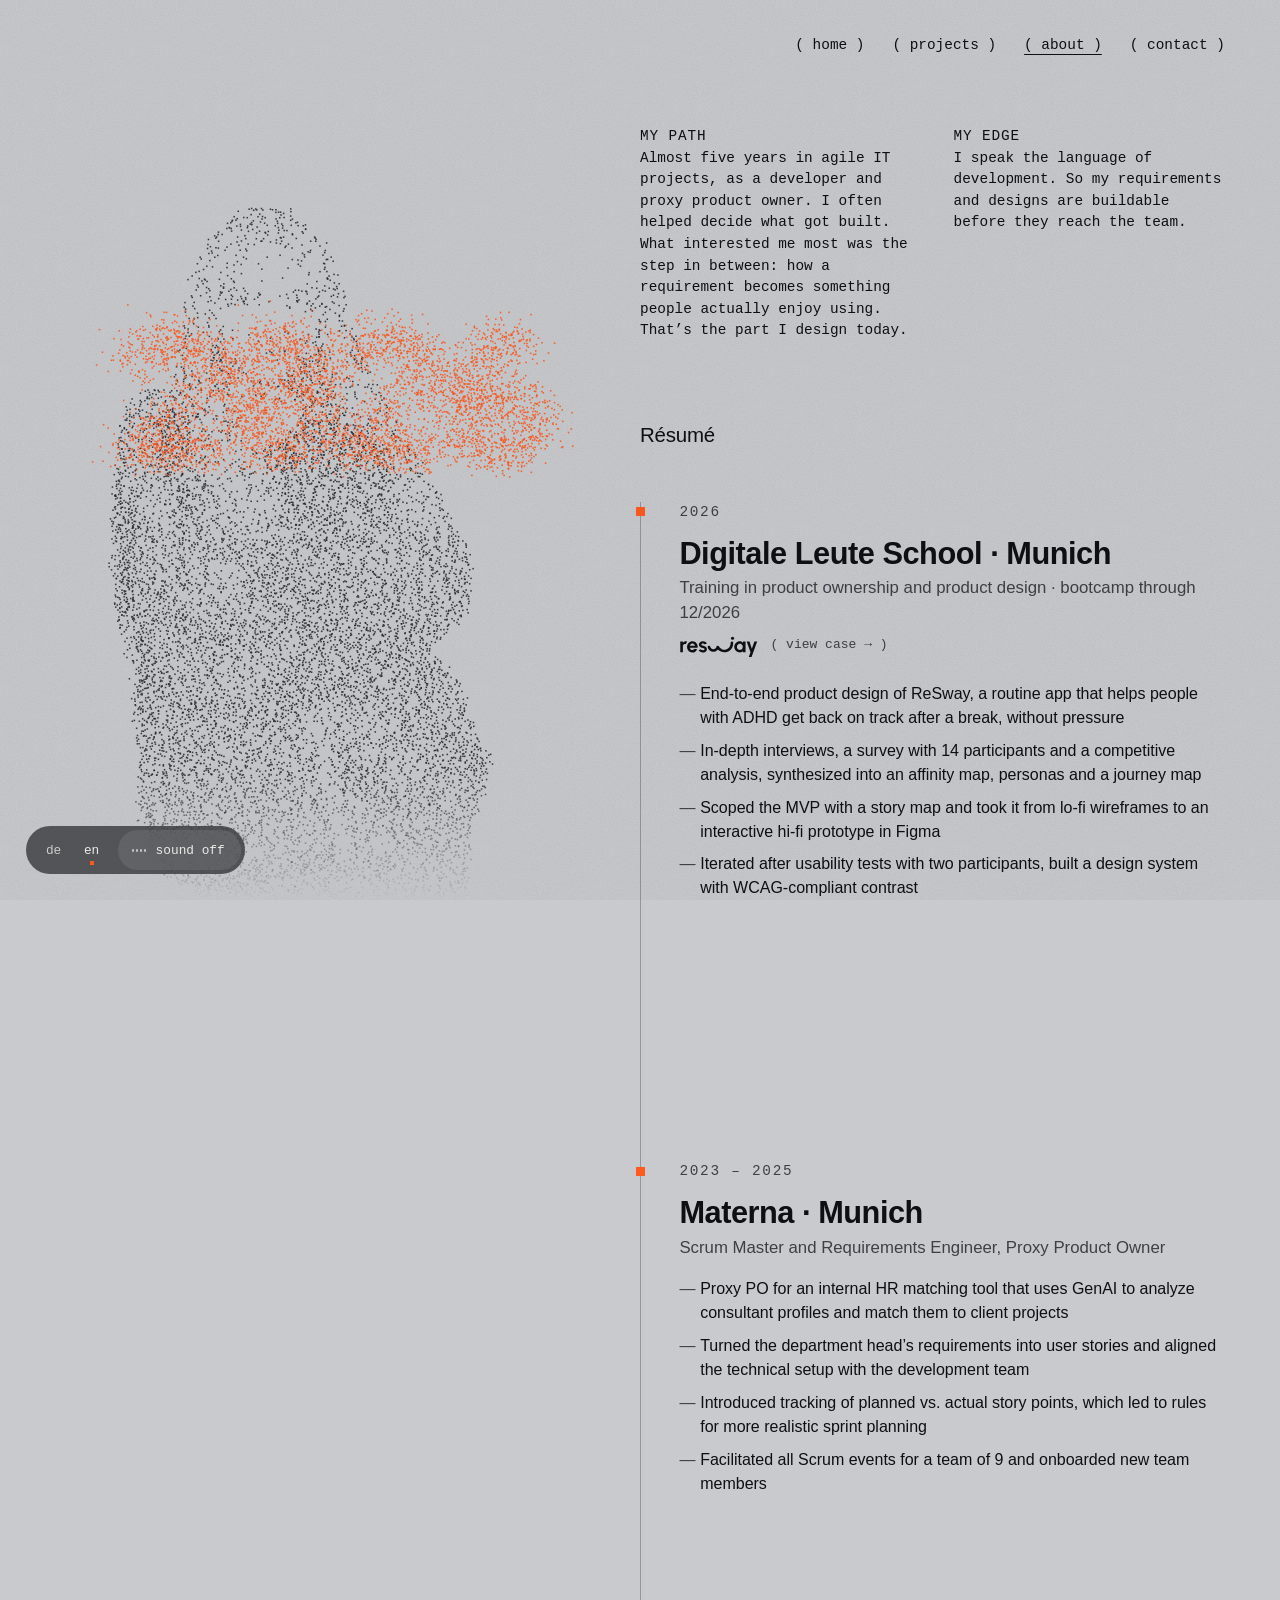
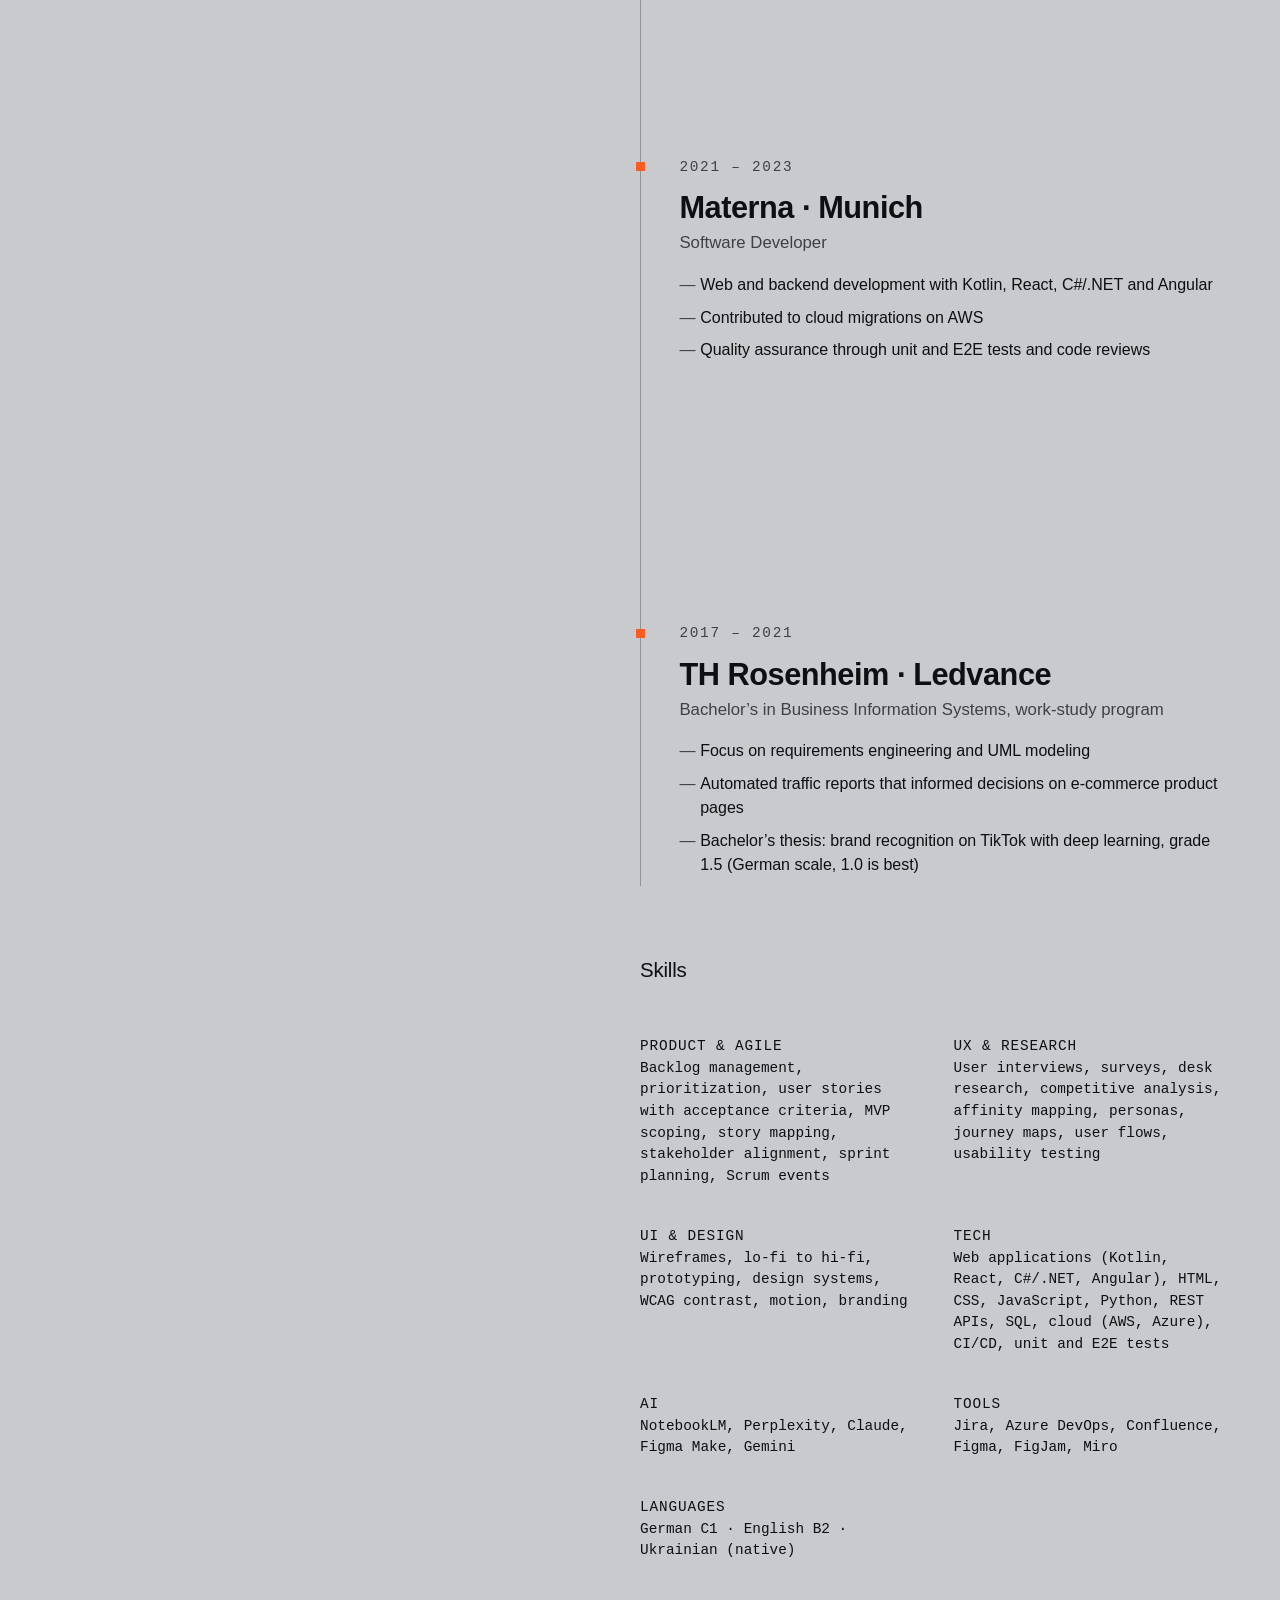
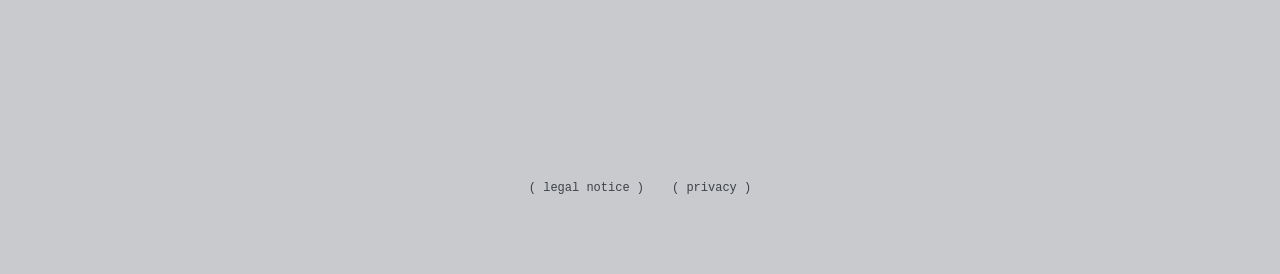
==== commit faa7dafb: "ReSway-Case: Läufer-Foto weich wie das Stimmungsbild" ====
--- a/about-en.html
+++ b/about-en.html
@@ -6,7 +6,7 @@
 <meta name="viewport" content="width=device-width, initial-scale=1, viewport-fit=cover">
 <title>About · Valeriia Kulakova</title>
 <meta name="description" content="Valeriia Kulakova: from software development and product ownership to product builder for UX/UI.">
-<link rel="stylesheet" href="style.css?v=041593c8">
+<link rel="stylesheet" href="style.css?v=61d91c34">
 <script src="nav.js?v=debee6c0"></script>
 <script src="cursor.js?v=5340a399"></script>
 </head>
--- a/style.css
+++ b/style.css
@@ -951,6 +951,8 @@
 body.page-case .vi-pill-ic .mk{width:62%;height:auto}
 body.page-case .vi-lead{margin-bottom:clamp(40px,8vw,140px);font-size:clamp(1.6rem,2.3vw,2.4rem);line-height:1.22}
 body.page-case .vi-photo{position:absolute;inset:0;width:100%;height:100%;display:block}
+/* Läufer-Foto im selben weichen Stil wie das Stimmungsbild (.cp-bg) */
+body.page-case .vi-photo{transform:scale(1.12);filter:blur(16px) saturate(.8)}
 body.page-case .sec.warm{background:var(--rs-ink);color:var(--rs-paper)}
 body.page-case .sec.warm .sh-txt,body.page-case .sec.warm .feat p{color:var(--color-on-stage-muted)}
 body.page-case .sec.warm .feat-n{color:var(--color-on-stage-muted)}
@@ -1009,6 +1011,7 @@
 body.page-case .feat-img,body.page-case .fv-dev,body.page-case .ba-list img,body.page-case .vi-photo{transition:transform .5s var(--ease)}
 @media (hover:hover){
 body.page-case .feat:hover .feat-img,body.page-case .flowvid:hover .fv-dev,body.page-case .ba-list figure:hover img,body.page-case .vi-img:hover .vi-photo{transform:scale(1.03)}
+body.page-case .vi-img:hover .vi-photo{transform:scale(1.15)}
 }
 body.page-case .feat-img:active,body.page-case .ba-list img:active{transform:scale(1.03)}
 body.page-case .rail{position:fixed;z-index:30;left:14px;top:50%;translate:0 -50%;display:flex;flex-direction:column;gap:2px;padding:8px 6px;border-radius:14px;box-shadow:var(--shadow-float);background:rgba(201,202,205,.9);backdrop-filter:blur(10px);-webkit-backdrop-filter:blur(10px);font-family:var(--font-mono);font-size:.78rem;opacity:0;pointer-events:none;transition:opacity .3s}
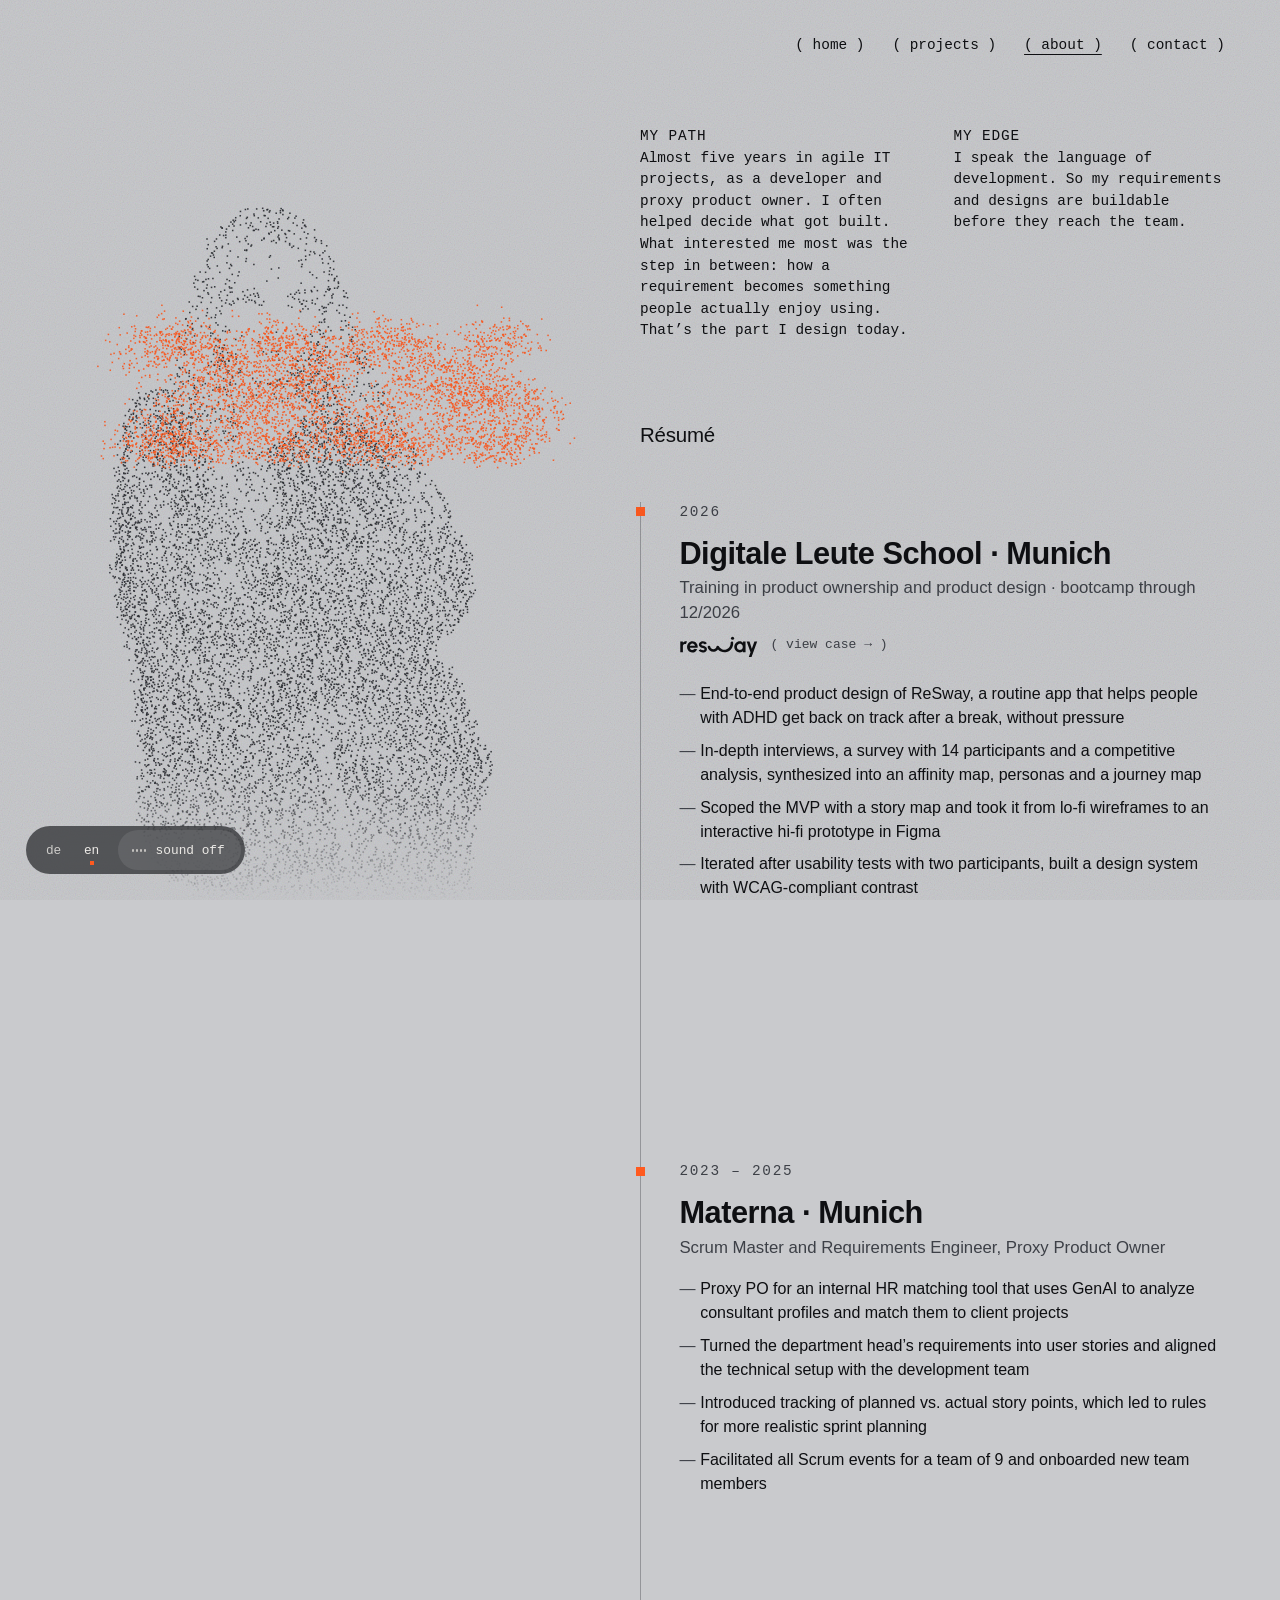
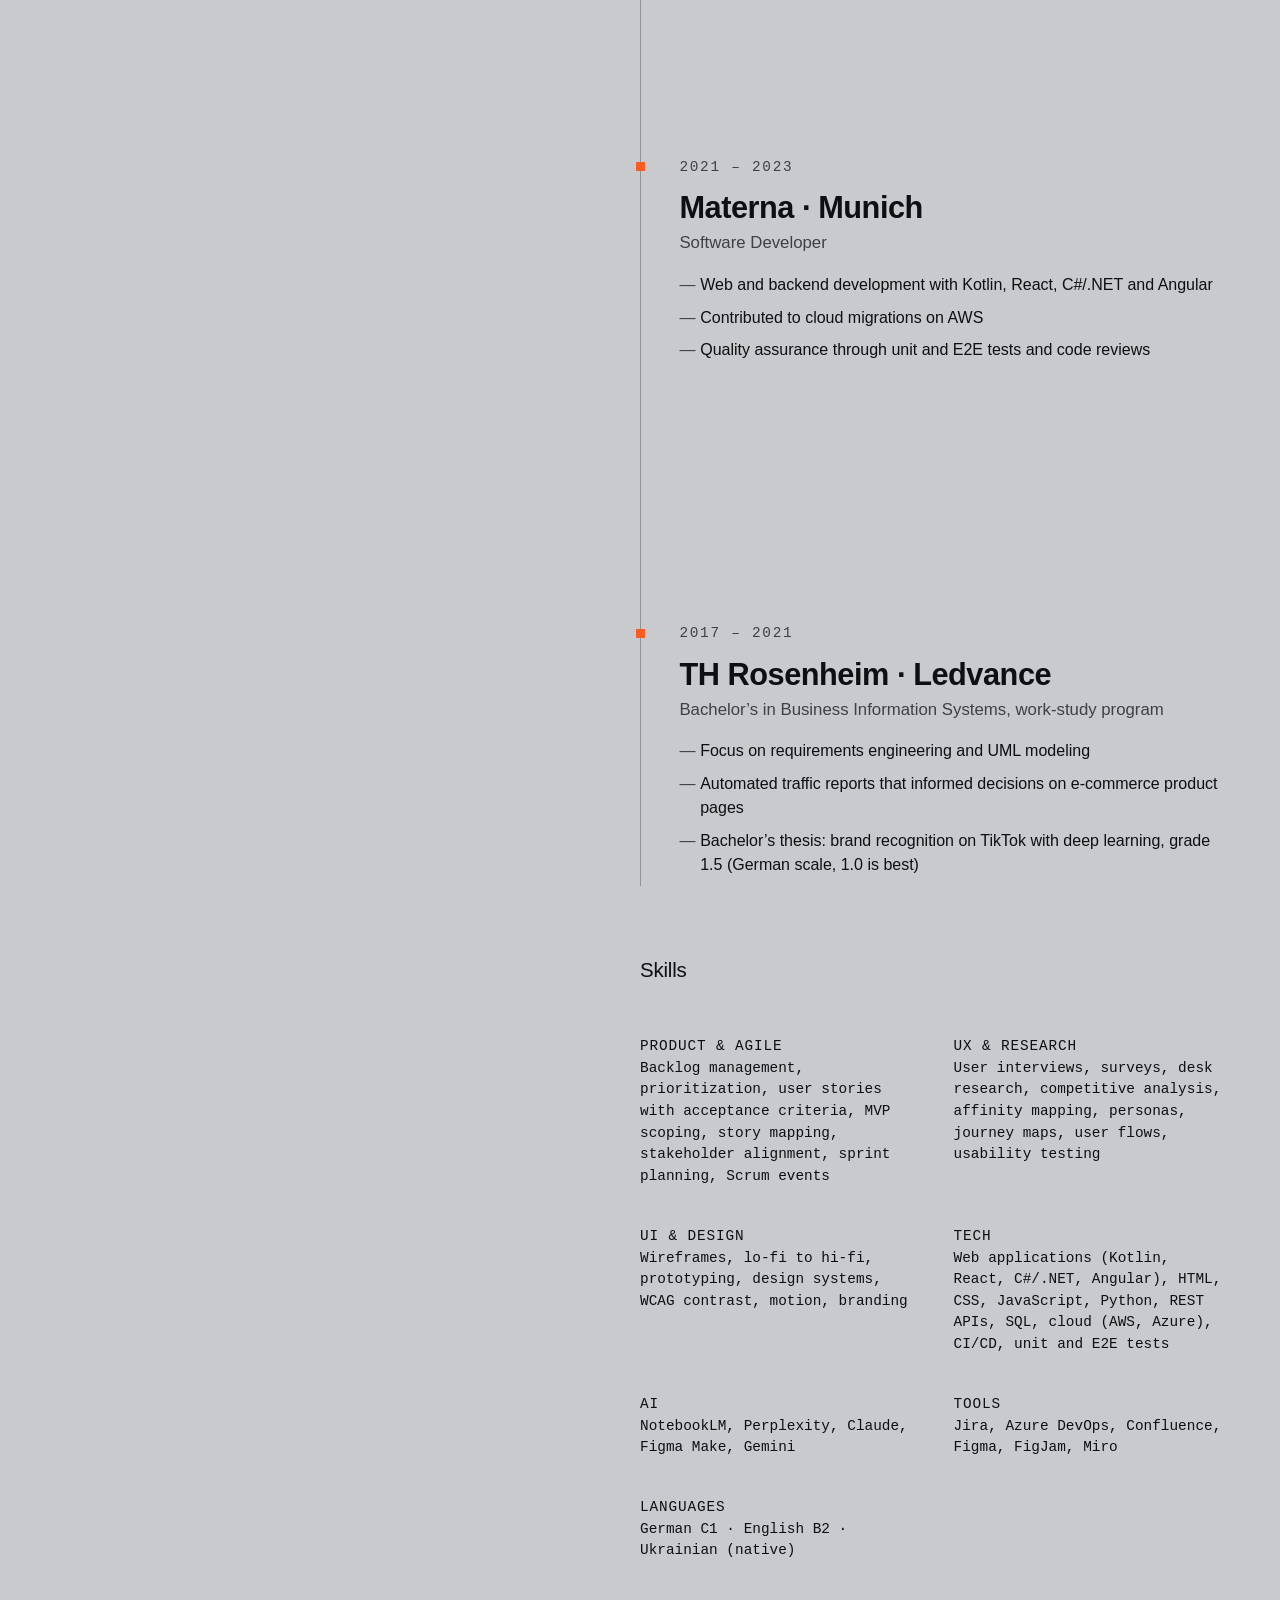
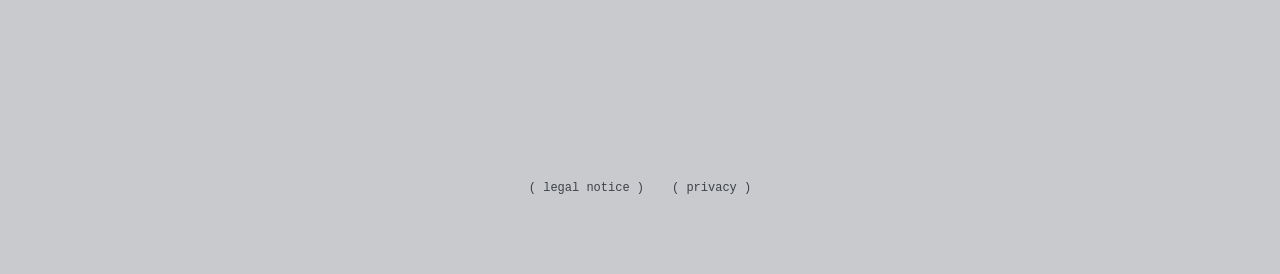
==== commit 0a851b06: "ReSway-Case: Läufer-Foto nur leicht weich" ====
--- a/about-en.html
+++ b/about-en.html
@@ -6,7 +6,7 @@
 <meta name="viewport" content="width=device-width, initial-scale=1, viewport-fit=cover">
 <title>About · Valeriia Kulakova</title>
 <meta name="description" content="Valeriia Kulakova: from software development and product ownership to product builder for UX/UI.">
-<link rel="stylesheet" href="style.css?v=61d91c34">
+<link rel="stylesheet" href="style.css?v=1a08c175">
 <script src="nav.js?v=debee6c0"></script>
 <script src="cursor.js?v=5340a399"></script>
 </head>
--- a/style.css
+++ b/style.css
@@ -952,7 +952,7 @@
 body.page-case .vi-lead{margin-bottom:clamp(40px,8vw,140px);font-size:clamp(1.6rem,2.3vw,2.4rem);line-height:1.22}
 body.page-case .vi-photo{position:absolute;inset:0;width:100%;height:100%;display:block}
 /* Läufer-Foto im selben weichen Stil wie das Stimmungsbild (.cp-bg) */
-body.page-case .vi-photo{transform:scale(1.12);filter:blur(16px) saturate(.8)}
+body.page-case .vi-photo{transform:scale(1.05);filter:blur(5px) saturate(.85)}
 body.page-case .sec.warm{background:var(--rs-ink);color:var(--rs-paper)}
 body.page-case .sec.warm .sh-txt,body.page-case .sec.warm .feat p{color:var(--color-on-stage-muted)}
 body.page-case .sec.warm .feat-n{color:var(--color-on-stage-muted)}
@@ -1011,7 +1011,7 @@
 body.page-case .feat-img,body.page-case .fv-dev,body.page-case .ba-list img,body.page-case .vi-photo{transition:transform .5s var(--ease)}
 @media (hover:hover){
 body.page-case .feat:hover .feat-img,body.page-case .flowvid:hover .fv-dev,body.page-case .ba-list figure:hover img,body.page-case .vi-img:hover .vi-photo{transform:scale(1.03)}
-body.page-case .vi-img:hover .vi-photo{transform:scale(1.15)}
+body.page-case .vi-img:hover .vi-photo{transform:scale(1.08)}
 }
 body.page-case .feat-img:active,body.page-case .ba-list img:active{transform:scale(1.03)}
 body.page-case .rail{position:fixed;z-index:30;left:14px;top:50%;translate:0 -50%;display:flex;flex-direction:column;gap:2px;padding:8px 6px;border-radius:14px;box-shadow:var(--shadow-float);background:rgba(201,202,205,.9);backdrop-filter:blur(10px);-webkit-backdrop-filter:blur(10px);font-family:var(--font-mono);font-size:.78rem;opacity:0;pointer-events:none;transition:opacity .3s}
